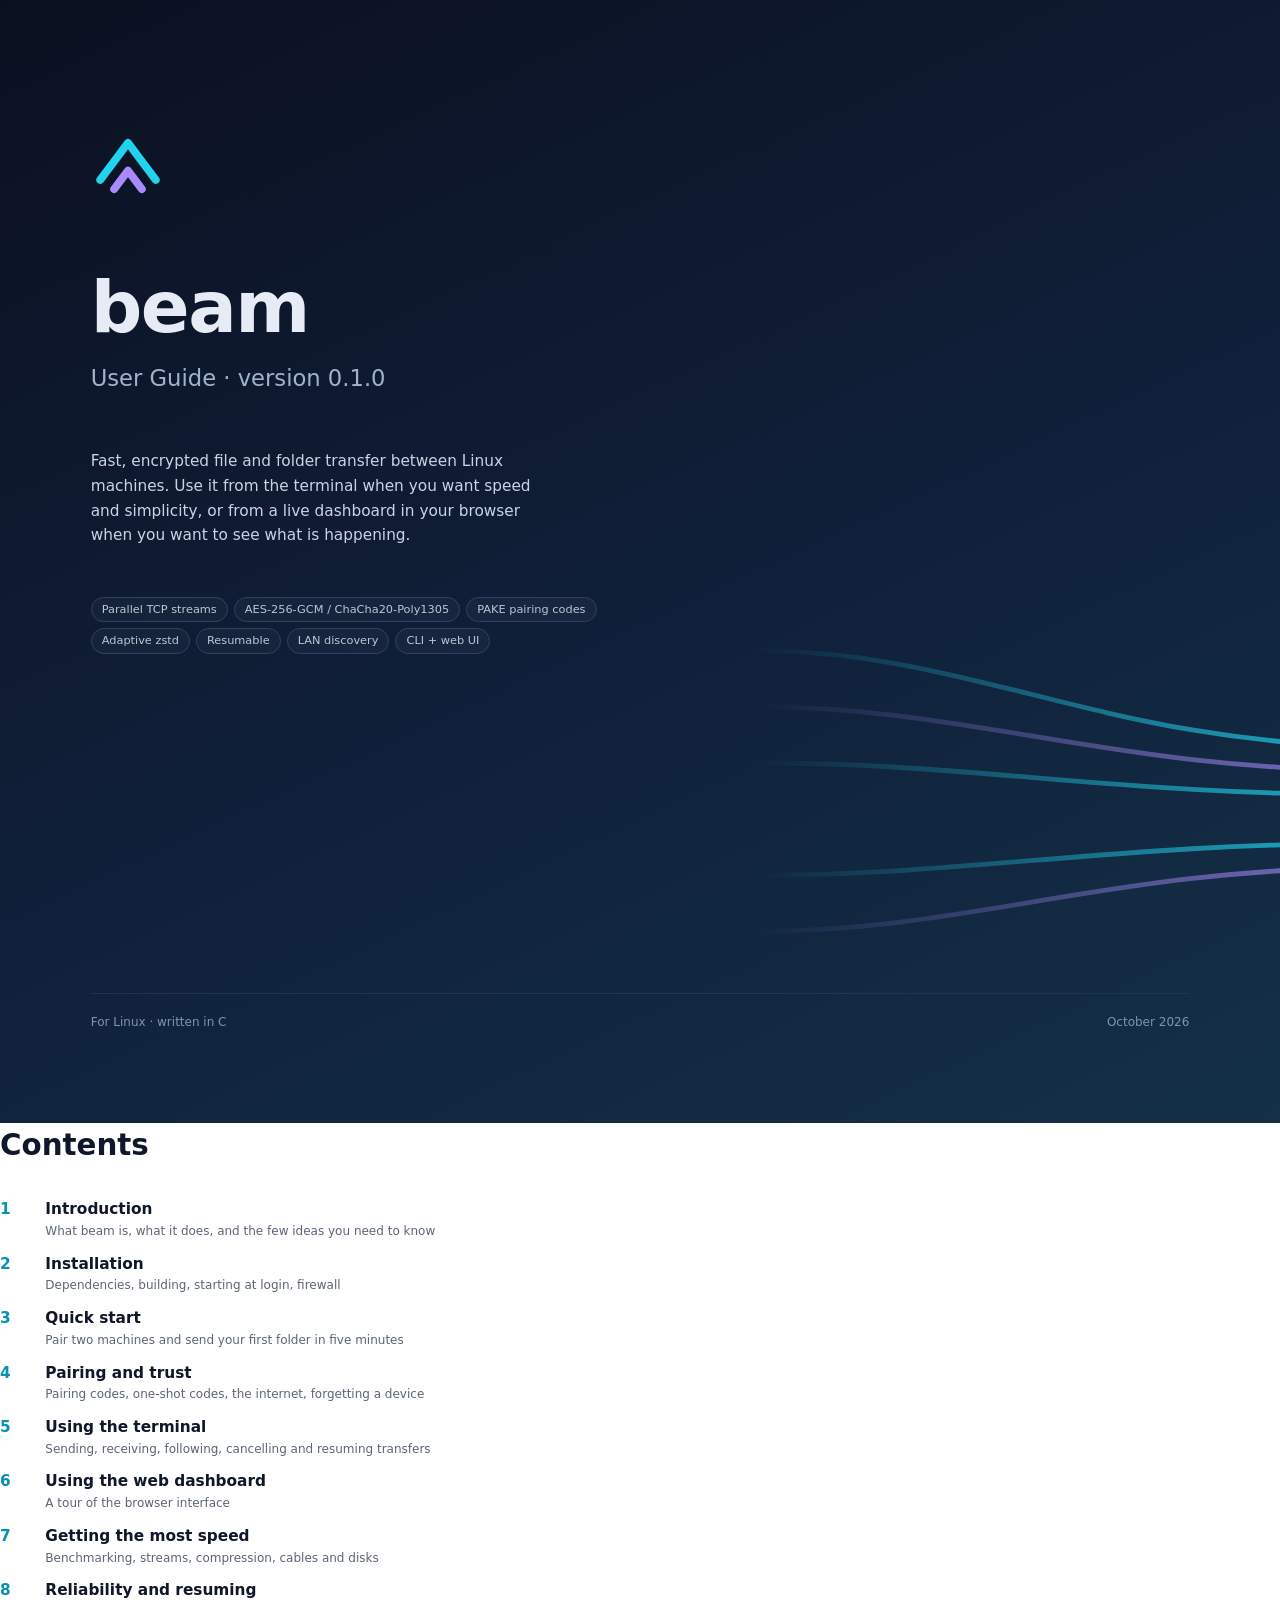
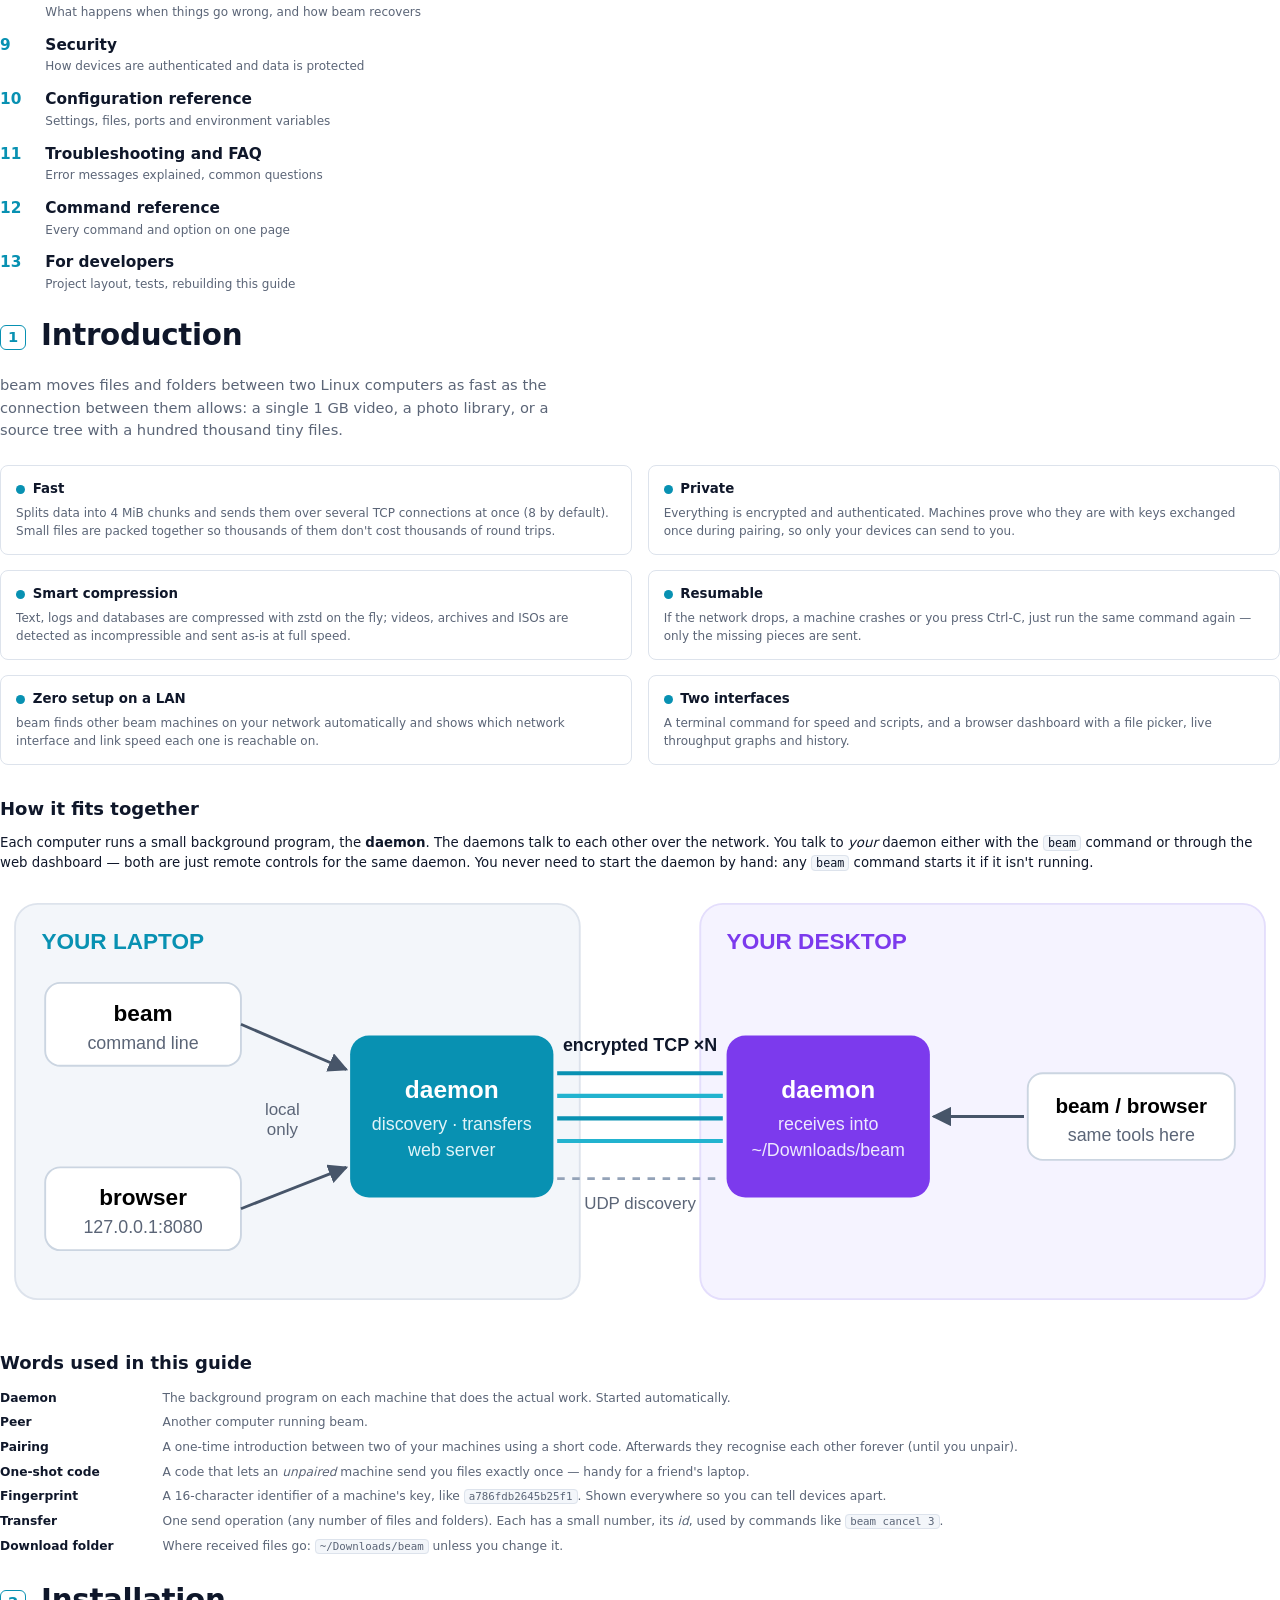
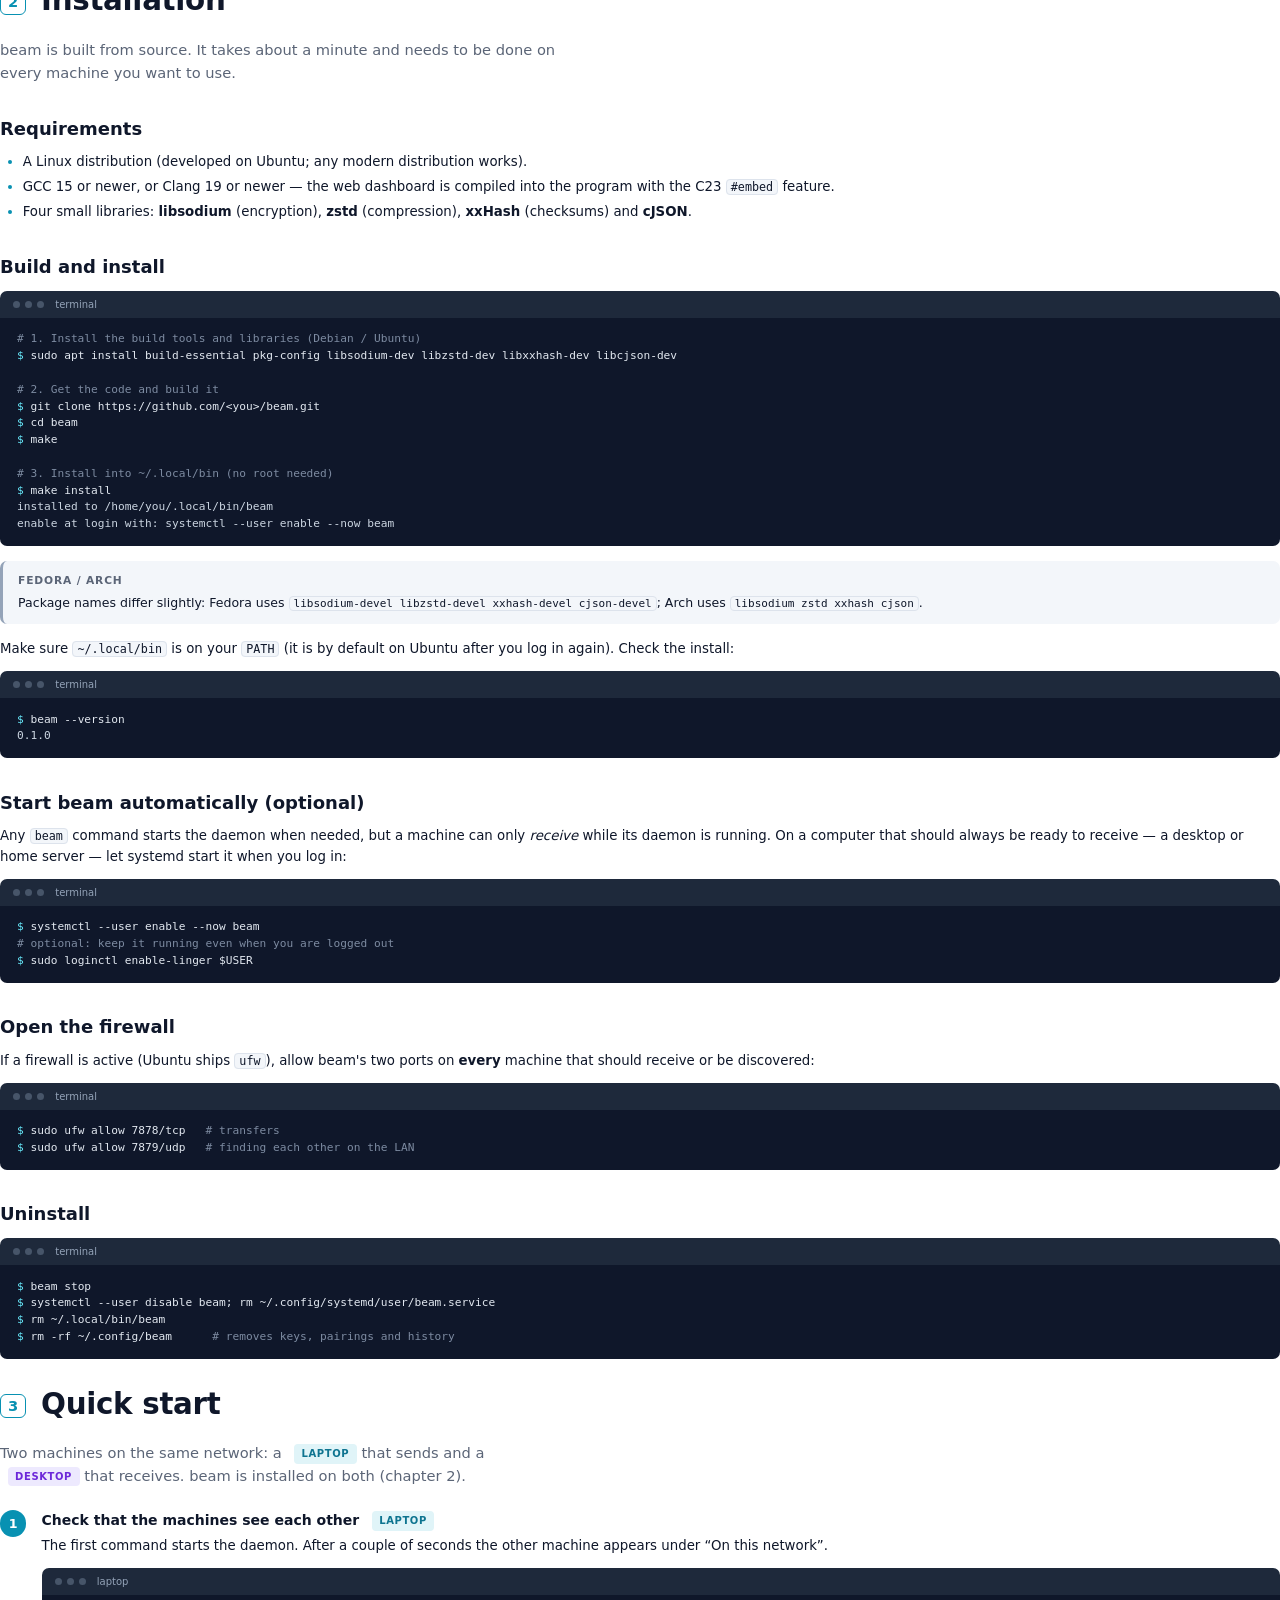
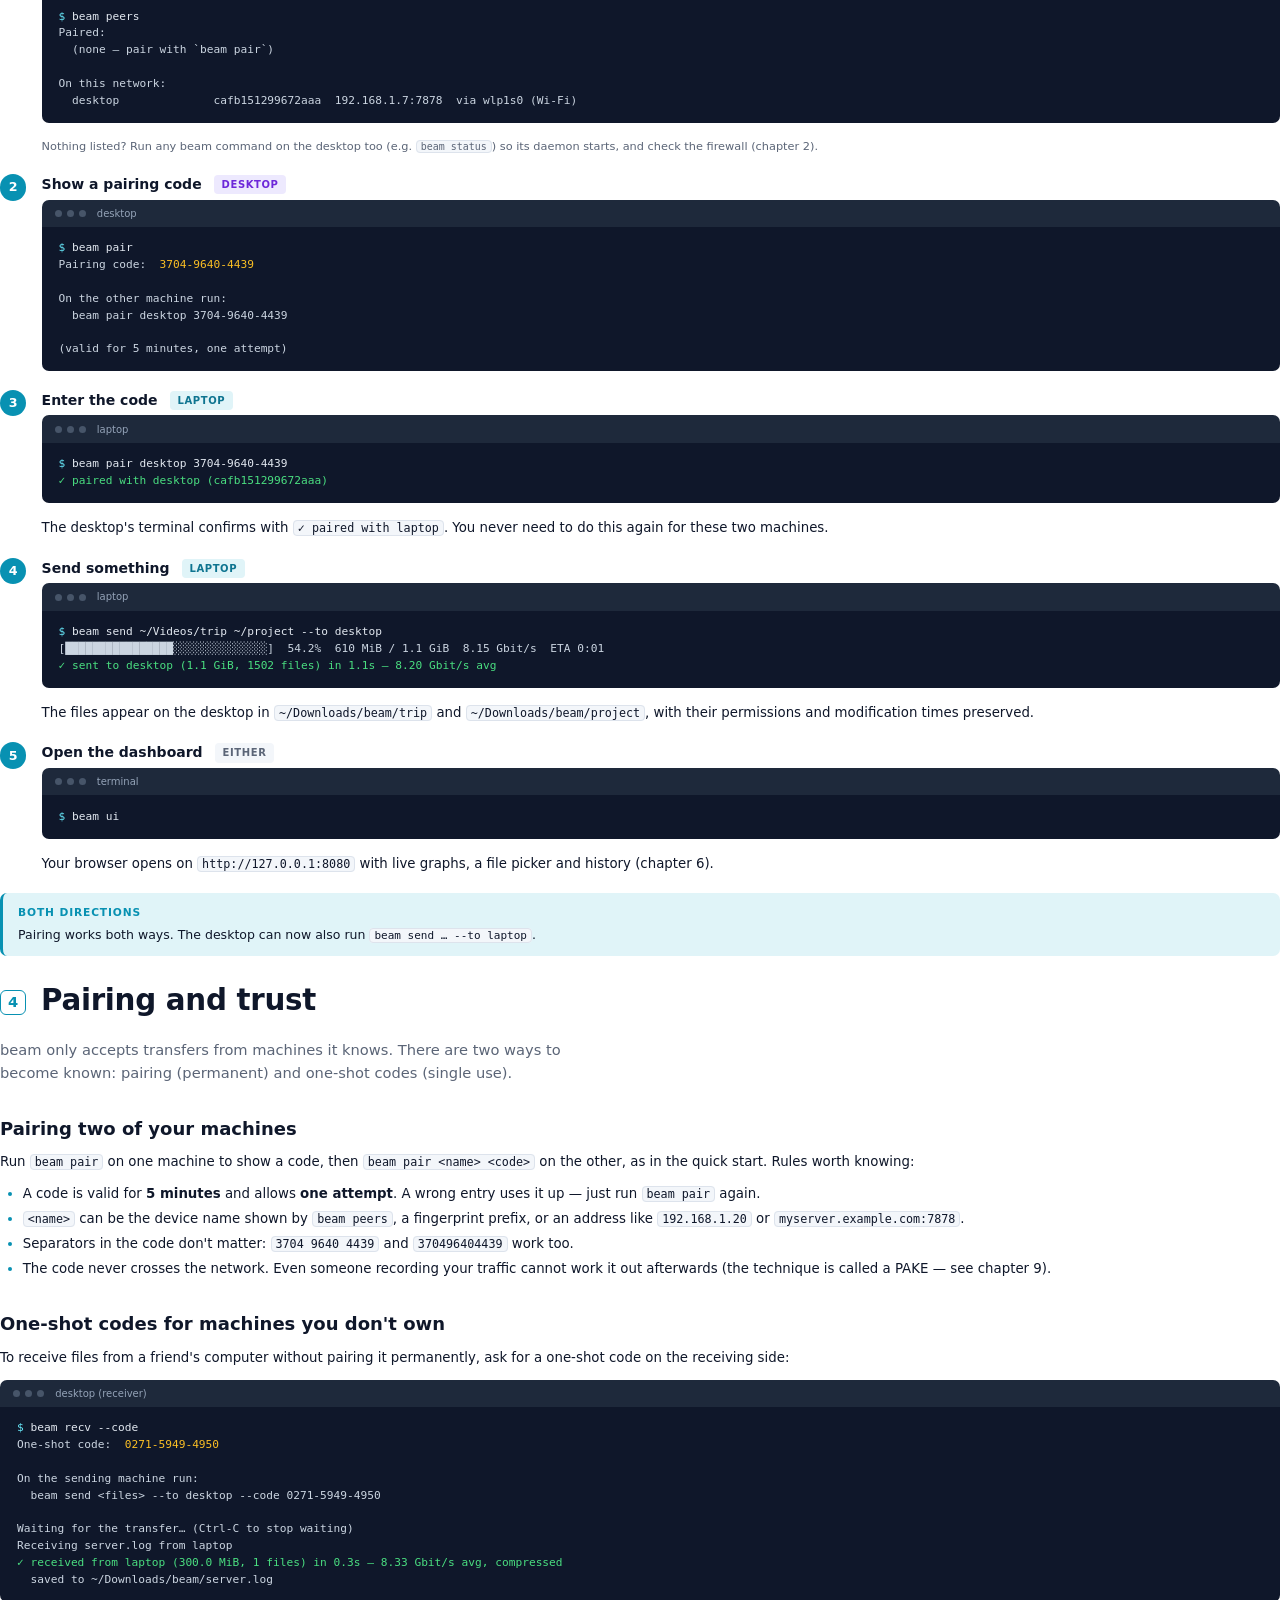
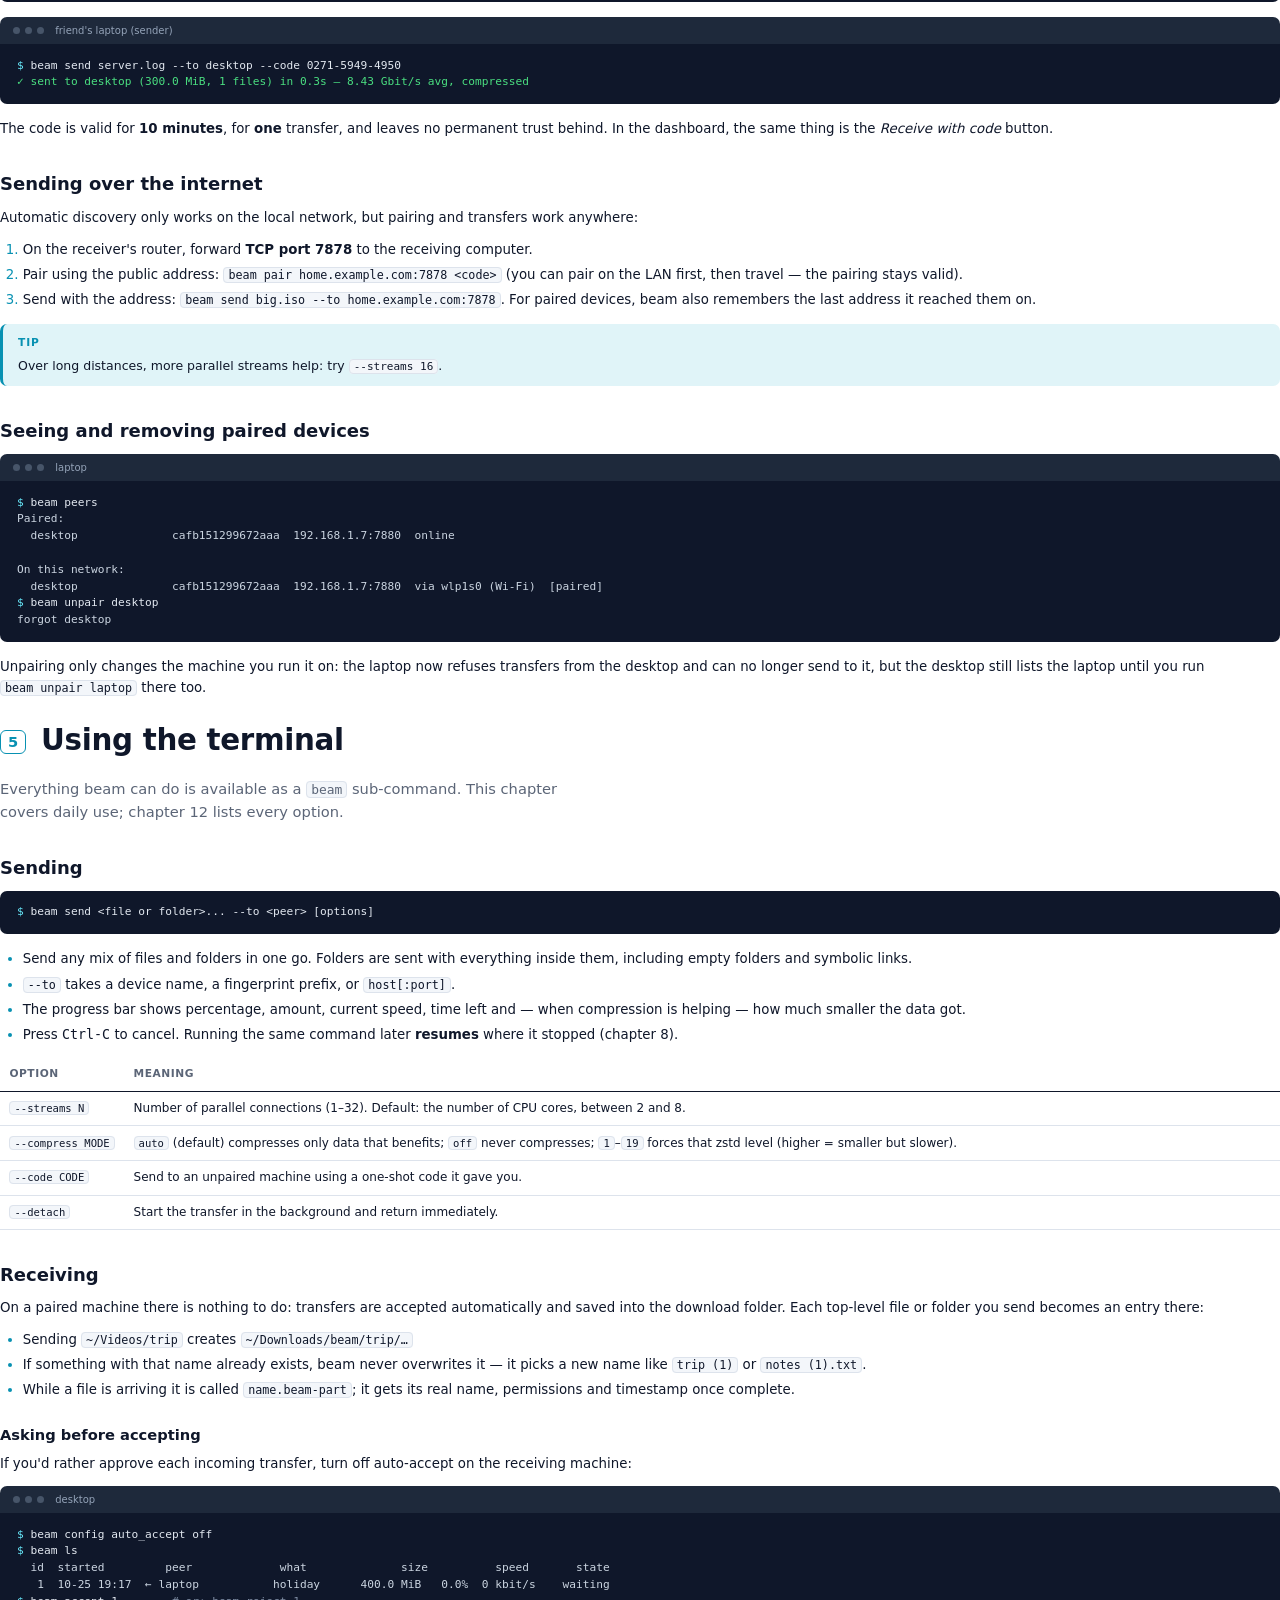
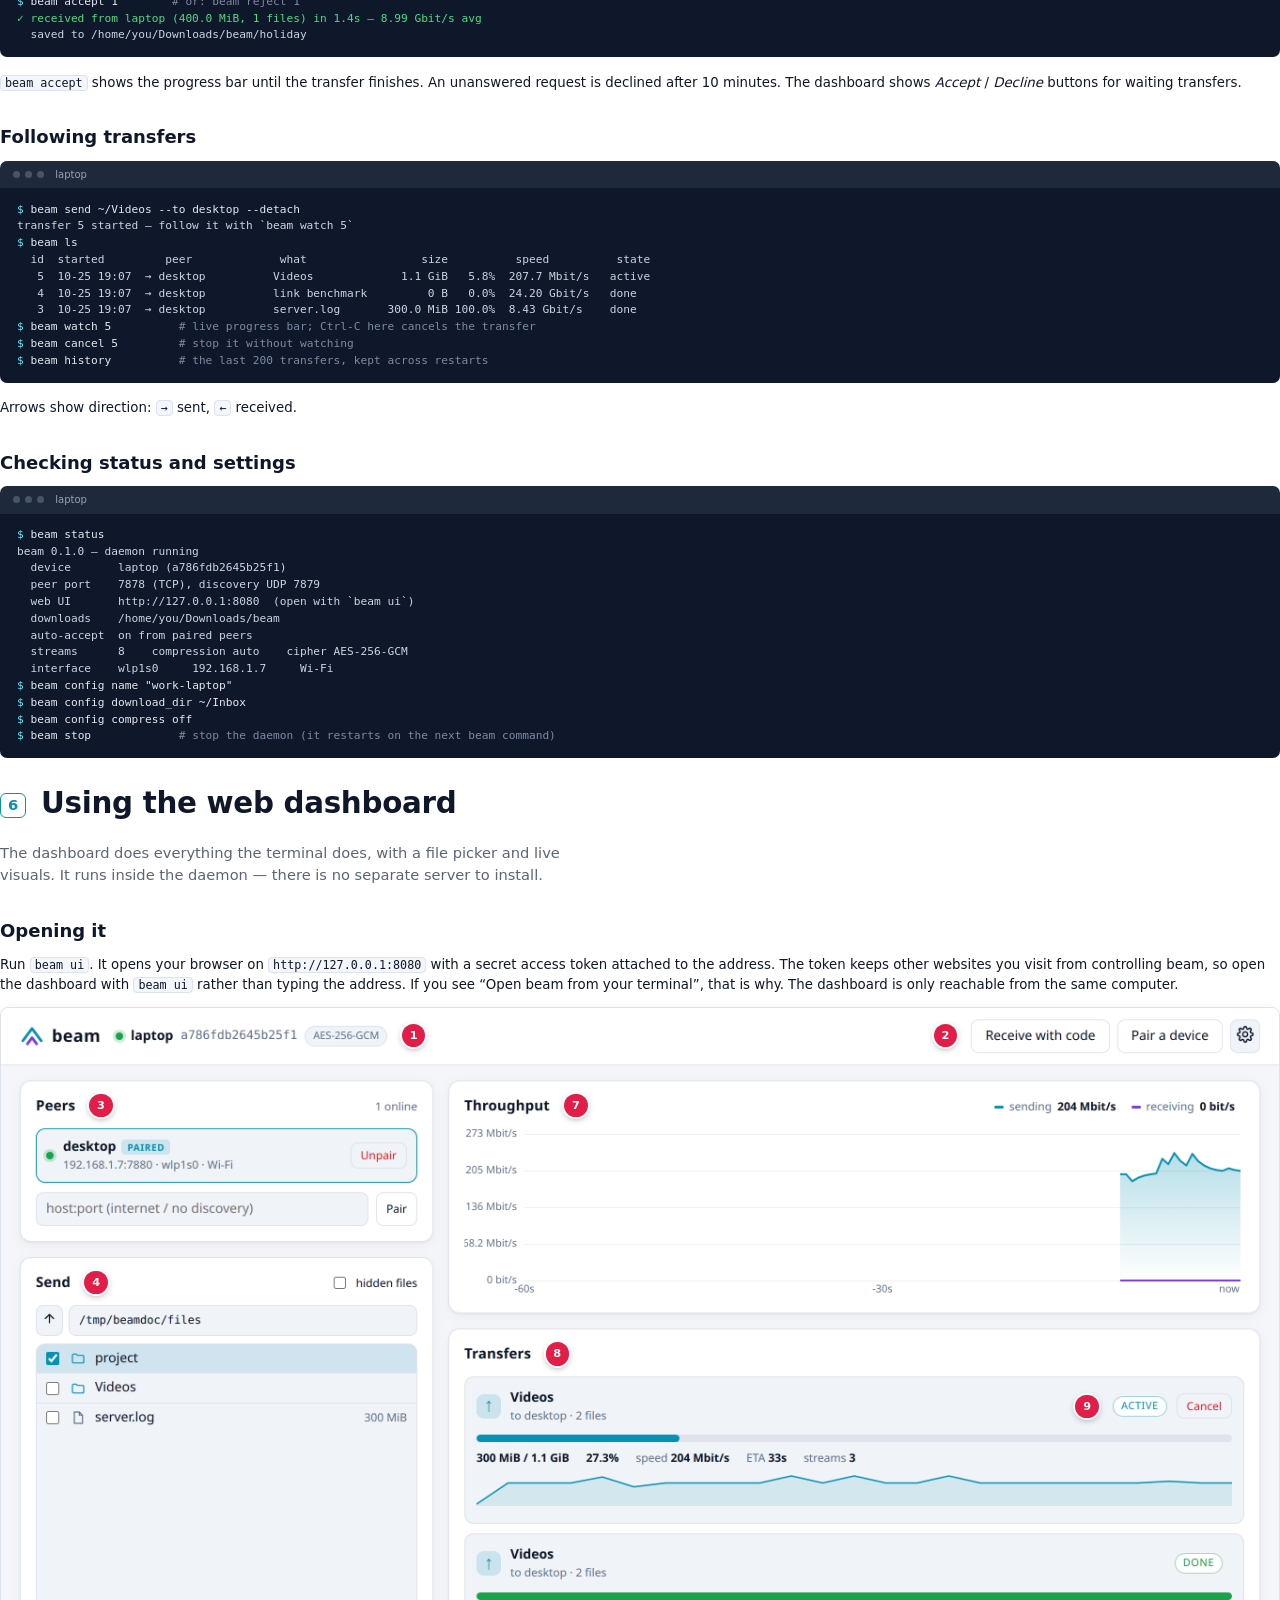
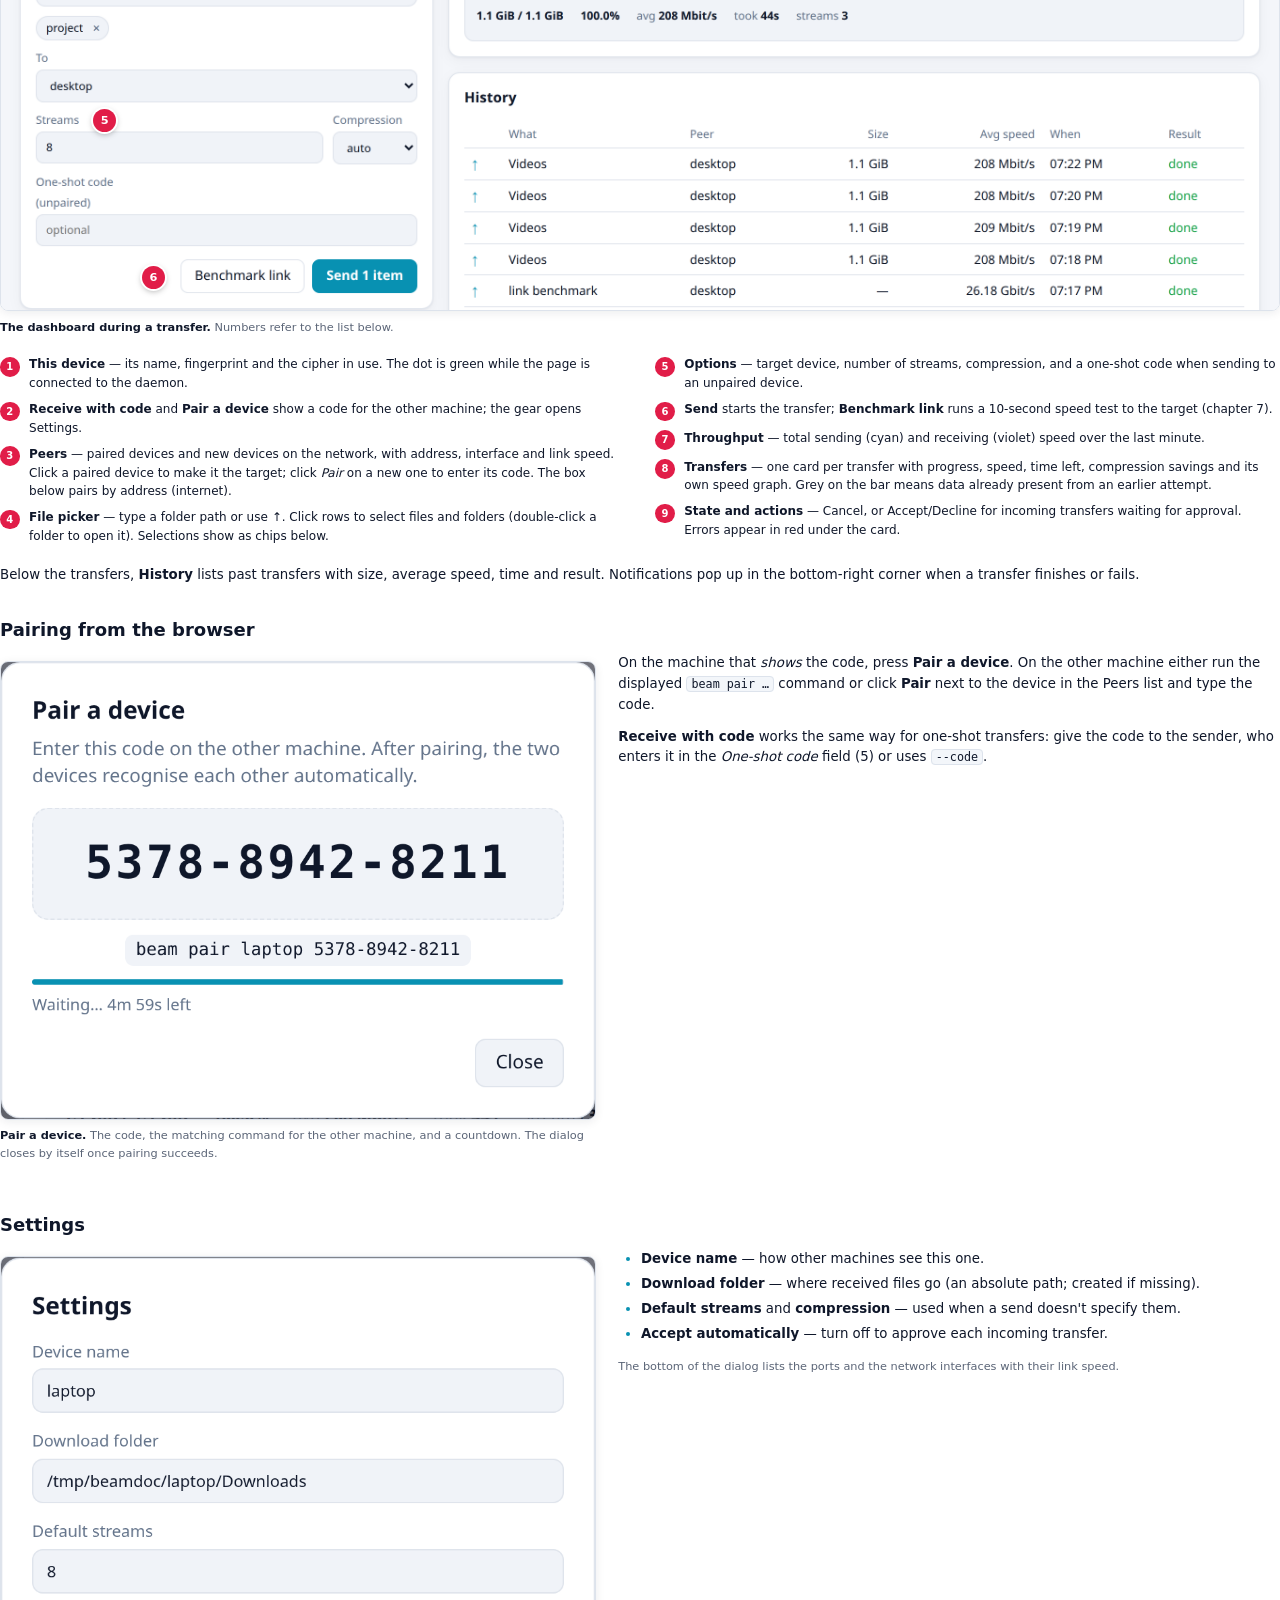
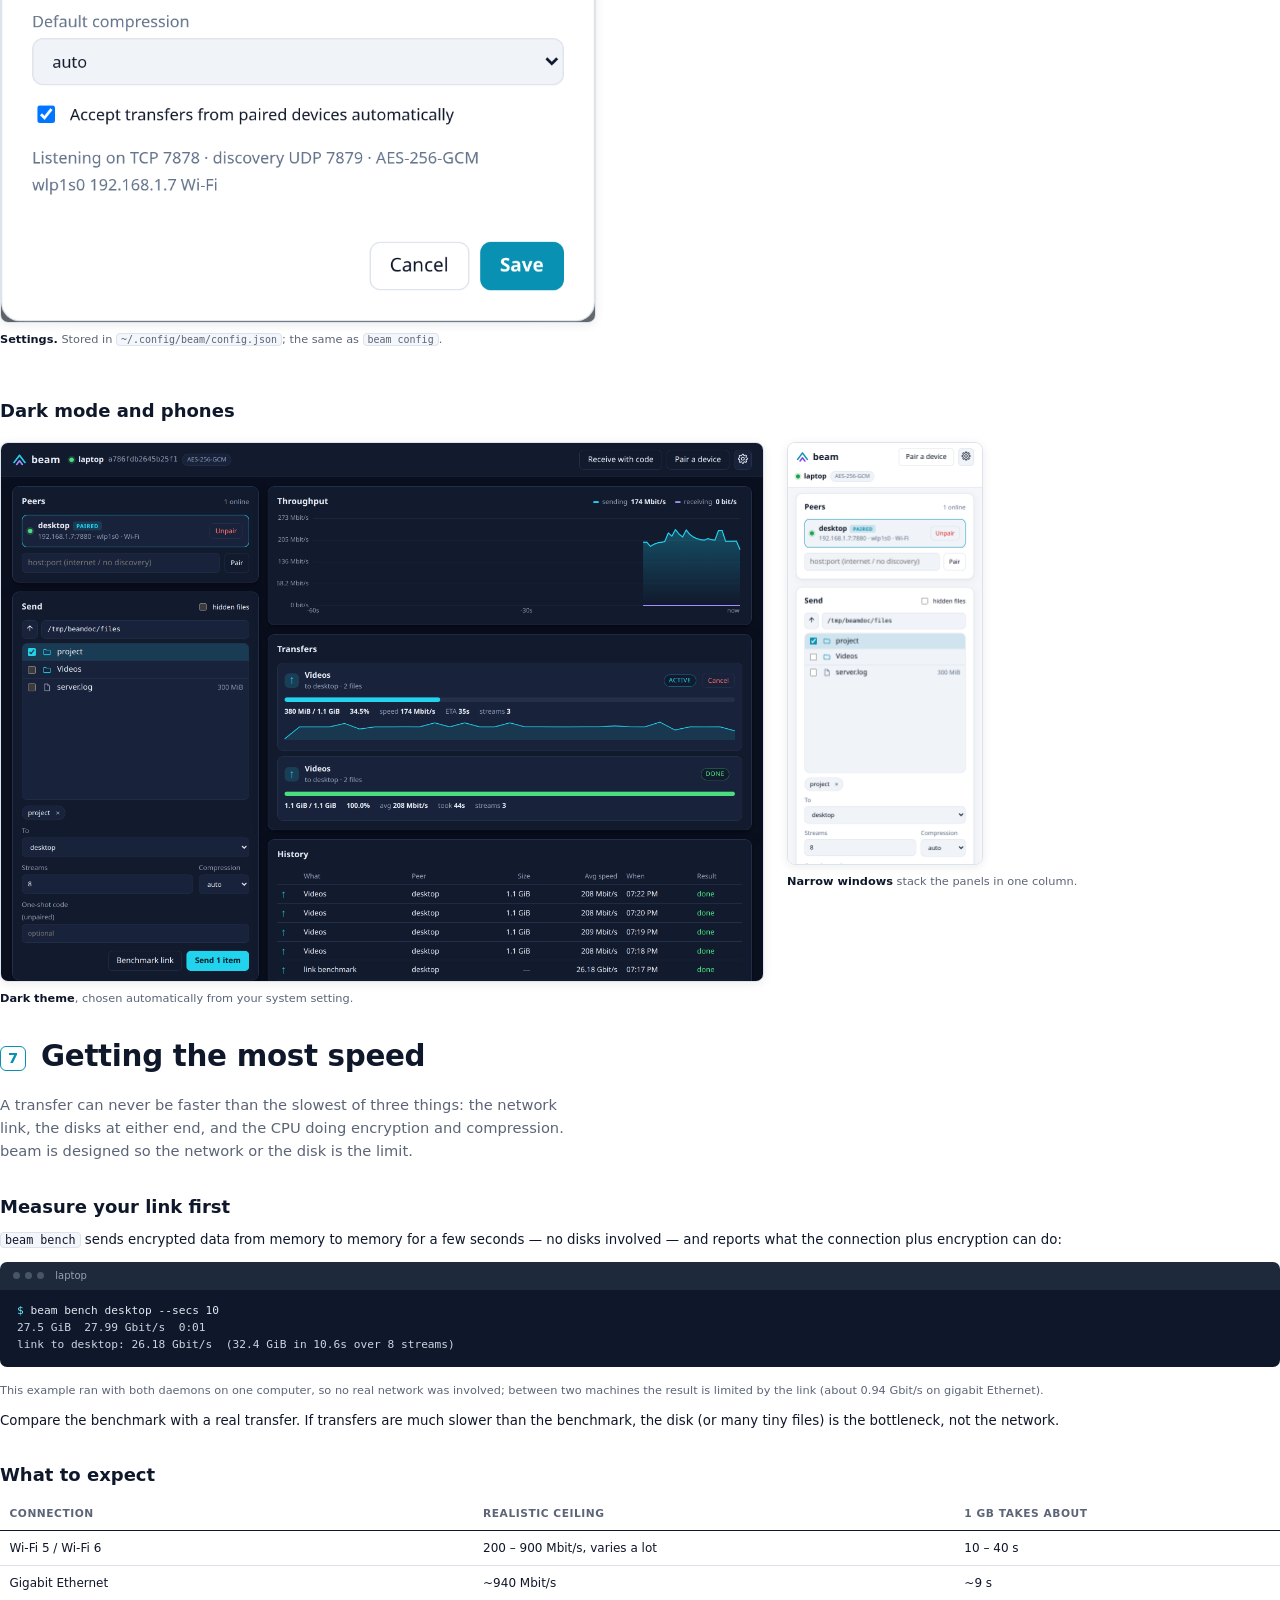
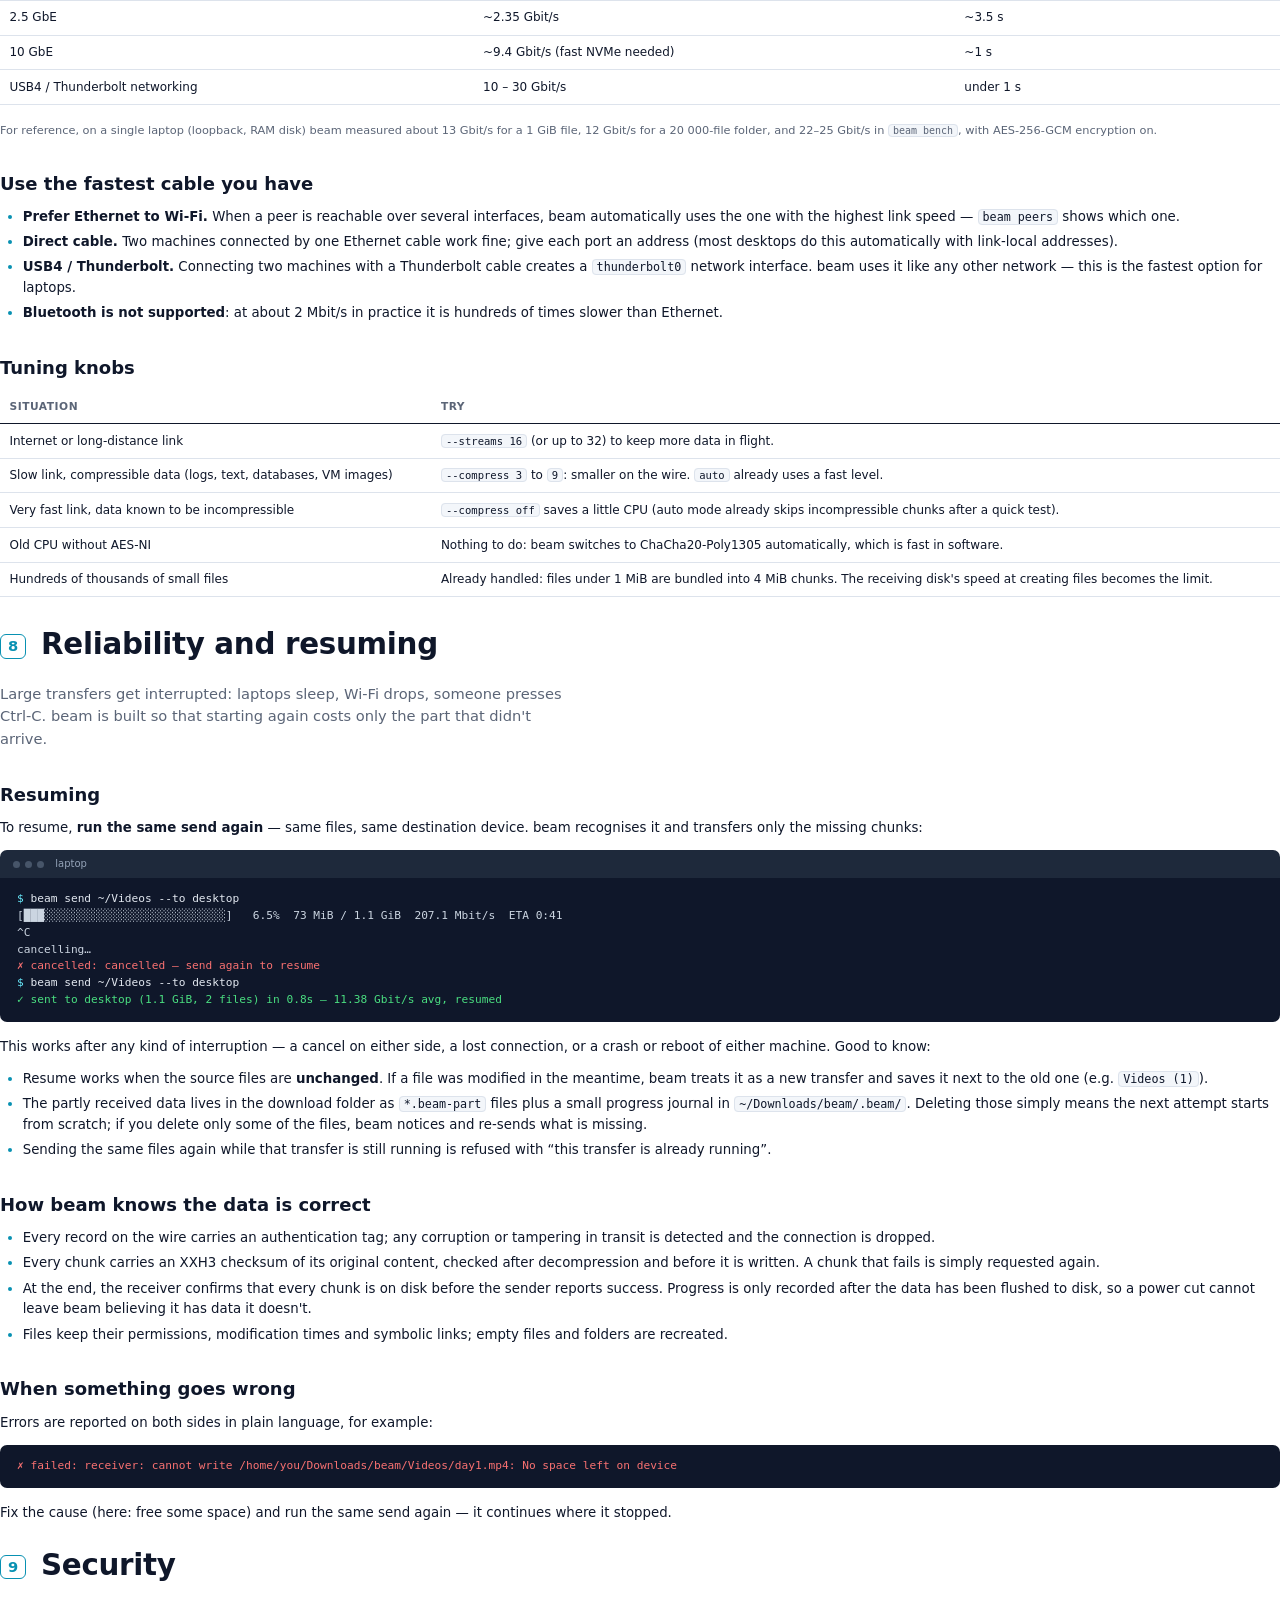
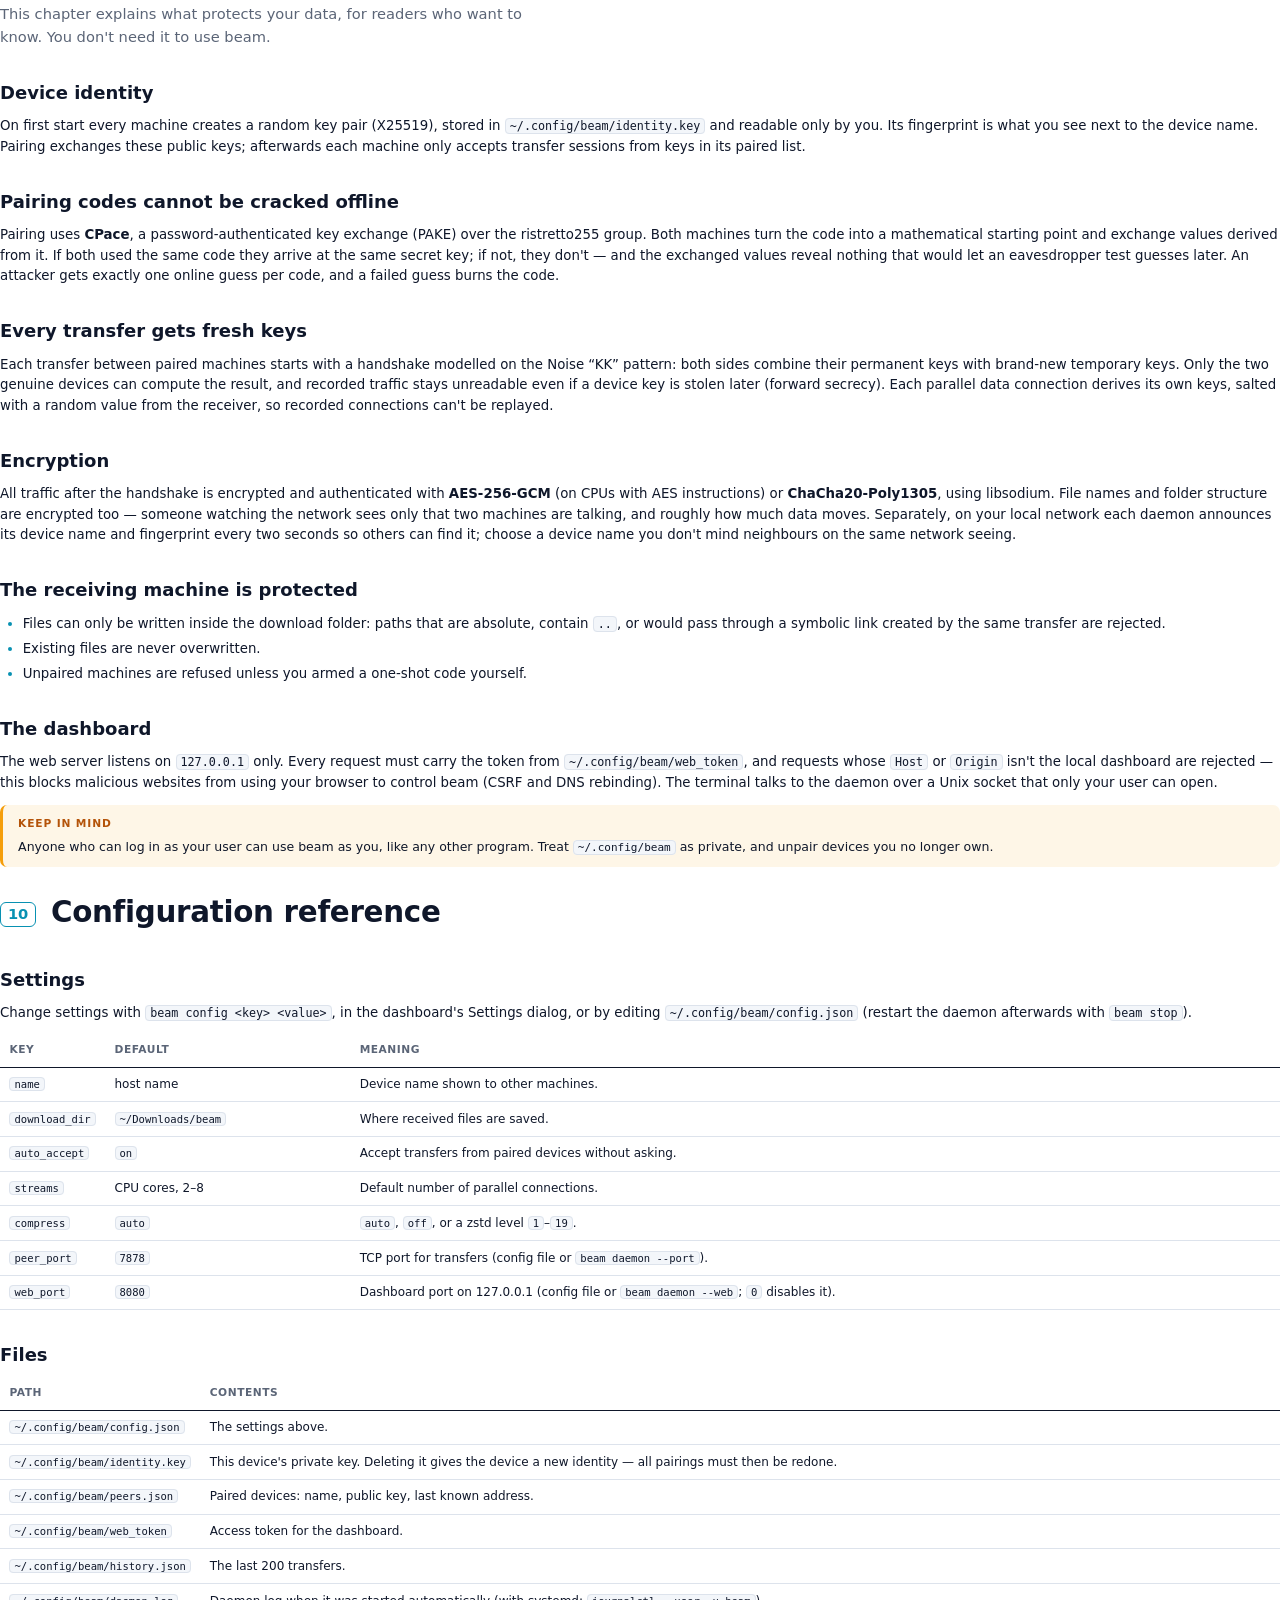
==== docs/guide/guide.html @ ec28de52 "Add PDF user guide and fix issues found while documenting Docs: - docs/beam-user-guide.pdf: 30-page " ====
<!doctype html>
<html lang="en">
<head>
<meta charset="utf-8">
<title>beam — User Guide</title>
<link rel="stylesheet" href="guide.css">
<link rel="stylesheet" href="../img/ui-overview-pins.css">
</head>
<body>

<!-- ======================= COVER ======================= -->
<section class="cover">
  <svg class="mark" viewBox="0 0 32 32" aria-hidden="true">
    <path d="M4 22 L16 6 L28 22" stroke="#22d3ee"/>
    <path d="M10 26 L16 18 L22 26" stroke="#a78bfa"/>
  </svg>
  <h1>beam</h1>
  <div class="subtitle">User Guide · version 0.1.0</div>
  <p class="lede">Fast, encrypted file and folder transfer between Linux machines. Use it from the terminal
    when you want speed and simplicity, or from a live dashboard in your browser when you want to see what is
    happening.</p>
  <div class="pills">
    <span class="pill">Parallel TCP streams</span>
    <span class="pill">AES-256-GCM / ChaCha20-Poly1305</span>
    <span class="pill">PAKE pairing codes</span>
    <span class="pill">Adaptive zstd</span>
    <span class="pill">Resumable</span>
    <span class="pill">LAN discovery</span>
    <span class="pill">CLI + web UI</span>
  </div>
  <svg class="beams" viewBox="0 0 400 260" aria-hidden="true">
    <defs>
      <linearGradient id="g1" x1="0" x2="1"><stop offset="0" stop-color="#22d3ee" stop-opacity="0"/><stop offset="1" stop-color="#22d3ee" stop-opacity="0.9"/></linearGradient>
      <linearGradient id="g2" x1="0" x2="1"><stop offset="0" stop-color="#a78bfa" stop-opacity="0"/><stop offset="1" stop-color="#a78bfa" stop-opacity="0.8"/></linearGradient>
    </defs>
    <g stroke-linecap="round" stroke-width="3" fill="none">
      <path d="M0 60 C 140 60, 220 120, 400 120" stroke="url(#g1)"/>
      <path d="M0 95 C 140 95, 220 135, 400 135" stroke="url(#g2)"/>
      <path d="M0 130 C 140 130, 220 150, 400 150" stroke="url(#g1)"/>
      <path d="M0 165 C 140 165, 220 165, 400 165" stroke="url(#g2)"/>
      <path d="M0 200 C 140 200, 220 180, 400 180" stroke="url(#g1)"/>
      <path d="M0 235 C 140 235, 220 195, 400 195" stroke="url(#g2)"/>
    </g>
  </svg>
  <div class="meta"><span>For Linux · written in C</span><span>October 2026</span></div>
</section>

<!-- ======================= TOC ======================= -->
<section class="toc">
  <h1>Contents</h1>
  <ol>
    <li><a href="#intro"><span class="tn">1</span>Introduction</a><span class="desc">What beam is, what it does, and the few ideas you need to know</span></li>
    <li><a href="#install"><span class="tn">2</span>Installation</a><span class="desc">Dependencies, building, starting at login, firewall</span></li>
    <li><a href="#quick"><span class="tn">3</span>Quick start</a><span class="desc">Pair two machines and send your first folder in five minutes</span></li>
    <li><a href="#pairing"><span class="tn">4</span>Pairing and trust</a><span class="desc">Pairing codes, one-shot codes, the internet, forgetting a device</span></li>
    <li><a href="#cli"><span class="tn">5</span>Using the terminal</a><span class="desc">Sending, receiving, following, cancelling and resuming transfers</span></li>
    <li><a href="#web"><span class="tn">6</span>Using the web dashboard</a><span class="desc">A tour of the browser interface</span></li>
    <li><a href="#speed"><span class="tn">7</span>Getting the most speed</a><span class="desc">Benchmarking, streams, compression, cables and disks</span></li>
    <li><a href="#reliability"><span class="tn">8</span>Reliability and resuming</a><span class="desc">What happens when things go wrong, and how beam recovers</span></li>
    <li><a href="#security"><span class="tn">9</span>Security</a><span class="desc">How devices are authenticated and data is protected</span></li>
    <li><a href="#config"><span class="tn">10</span>Configuration reference</a><span class="desc">Settings, files, ports and environment variables</span></li>
    <li><a href="#trouble"><span class="tn">11</span>Troubleshooting and FAQ</a><span class="desc">Error messages explained, common questions</span></li>
    <li><a href="#reference"><span class="tn">12</span>Command reference</a><span class="desc">Every command and option on one page</span></li>
    <li><a href="#dev"><span class="tn">13</span>For developers</a><span class="desc">Project layout, tests, rebuilding this guide</span></li>
  </ol>
</section>

<!-- ======================= 1 INTRO ======================= -->
<h1 class="chapter" id="intro"><span class="num">1</span>Introduction</h1>
<p class="chapter-intro">beam moves files and folders between two Linux computers as fast as the connection between them
allows: a single 1 GB video, a photo library, or a source tree with a hundred thousand tiny files.</p>

<div class="feature-grid">
  <div class="feature"><h4><span class="dot"></span>Fast</h4><p>Splits data into 4 MiB chunks and sends them over several TCP connections at once (8 by default). Small files are packed together so thousands of them don't cost thousands of round trips.</p></div>
  <div class="feature"><h4><span class="dot"></span>Private</h4><p>Everything is encrypted and authenticated. Machines prove who they are with keys exchanged once during pairing, so only your devices can send to you.</p></div>
  <div class="feature"><h4><span class="dot"></span>Smart compression</h4><p>Text, logs and databases are compressed with zstd on the fly; videos, archives and ISOs are detected as incompressible and sent as-is at full speed.</p></div>
  <div class="feature"><h4><span class="dot"></span>Resumable</h4><p>If the network drops, a machine crashes or you press Ctrl-C, just run the same command again — only the missing pieces are sent.</p></div>
  <div class="feature"><h4><span class="dot"></span>Zero setup on a LAN</h4><p>beam finds other beam machines on your network automatically and shows which network interface and link speed each one is reachable on.</p></div>
  <div class="feature"><h4><span class="dot"></span>Two interfaces</h4><p>A terminal command for speed and scripts, and a browser dashboard with a file picker, live throughput graphs and history.</p></div>
</div>

<h2>How it fits together</h2>
<p>Each computer runs a small background program, the <strong>daemon</strong>. The daemons talk to each other over the
network. You talk to <em>your</em> daemon either with the <code>beam</code> command or through the web dashboard — both are
just remote controls for the same daemon. You never need to start the daemon by hand: any <code>beam</code> command starts it
if it isn't running.</p>

<div class="diagram">
<svg viewBox="0 0 680 230">
  <defs><marker id="ar" viewBox="0 0 10 10" refX="9" refY="5" markerWidth="7" markerHeight="7" orient="auto-start-reverse"><path d="M0 0 L10 5 L0 10z" fill="#475569"/></marker></defs>
  <rect x="8" y="10" width="300" height="210" rx="12" fill="#f3f6fa" stroke="#dde3ec"/>
  <text x="22" y="34" font-size="12" font-weight="700" fill="#0891b2">YOUR LAPTOP</text>
  <rect x="372" y="10" width="300" height="210" rx="12" fill="#f5f3ff" stroke="#e4defc"/>
  <text x="386" y="34" font-size="12" font-weight="700" fill="#7c3aed">YOUR DESKTOP</text>

  <rect x="24" y="52" width="104" height="44" rx="8" fill="#fff" stroke="#cbd5e1"/>
  <text x="76" y="72" text-anchor="middle" font-size="12" font-weight="600">beam</text>
  <text x="76" y="87" text-anchor="middle" font-size="9.5" fill="#5b6577">command line</text>
  <rect x="24" y="150" width="104" height="44" rx="8" fill="#fff" stroke="#cbd5e1"/>
  <text x="76" y="170" text-anchor="middle" font-size="12" font-weight="600">browser</text>
  <text x="76" y="185" text-anchor="middle" font-size="9.5" fill="#5b6577">127.0.0.1:8080</text>

  <rect x="186" y="80" width="108" height="86" rx="10" fill="#0891b2"/>
  <text x="240" y="113" text-anchor="middle" font-size="13" font-weight="700" fill="#fff">daemon</text>
  <text x="240" y="130" text-anchor="middle" font-size="9.5" fill="#e0f4f8">discovery · transfers</text>
  <text x="240" y="144" text-anchor="middle" font-size="9.5" fill="#e0f4f8">web server</text>

  <rect x="386" y="80" width="108" height="86" rx="10" fill="#7c3aed"/>
  <text x="440" y="113" text-anchor="middle" font-size="13" font-weight="700" fill="#fff">daemon</text>
  <text x="440" y="130" text-anchor="middle" font-size="9.5" fill="#ede9fe">receives into</text>
  <text x="440" y="144" text-anchor="middle" font-size="9.5" fill="#ede9fe">~/Downloads/beam</text>
  <rect x="546" y="100" width="110" height="46" rx="8" fill="#fff" stroke="#cbd5e1"/>
  <text x="601" y="121" text-anchor="middle" font-size="11" font-weight="600">beam / browser</text>
  <text x="601" y="136" text-anchor="middle" font-size="9.5" fill="#5b6577">same tools here</text>

  <path d="M128 74 L184 98" stroke="#475569" stroke-width="1.5" fill="none" marker-end="url(#ar)"/>
  <path d="M128 172 L184 150" stroke="#475569" stroke-width="1.5" fill="none" marker-end="url(#ar)"/>
  <path d="M544 123 L496 123" stroke="#475569" stroke-width="1.5" fill="none" marker-end="url(#ar)"/>
  <g stroke-width="2.2" fill="none">
    <path d="M296 100 L384 100" stroke="#0891b2"/>
    <path d="M296 112 L384 112" stroke="#22b3cf"/>
    <path d="M296 124 L384 124" stroke="#0891b2"/>
    <path d="M296 136 L384 136" stroke="#22b3cf"/>
  </g>
  <path d="M296 156 L384 156" stroke="#94a3b8" stroke-width="1.4" stroke-dasharray="4 4" fill="none"/>
  <text x="340" y="88" text-anchor="middle" font-size="9.5" font-weight="600" fill="#0f172a">encrypted TCP ×N</text>
  <text x="340" y="172" text-anchor="middle" font-size="9" fill="#5b6577">UDP discovery</text>
  <text x="150" y="122" text-anchor="middle" font-size="9" fill="#5b6577">local</text>
  <text x="150" y="133" text-anchor="middle" font-size="9" fill="#5b6577">only</text>
</svg>
</div>

<h2>Words used in this guide</h2>
<dl class="kv">
  <dt>Daemon</dt><dd>The background program on each machine that does the actual work. Started automatically.</dd>
  <dt>Peer</dt><dd>Another computer running beam.</dd>
  <dt>Pairing</dt><dd>A one-time introduction between two of your machines using a short code. Afterwards they recognise each other forever (until you unpair).</dd>
  <dt>One-shot code</dt><dd>A code that lets an <em>unpaired</em> machine send you files exactly once — handy for a friend's laptop.</dd>
  <dt>Fingerprint</dt><dd>A 16-character identifier of a machine's key, like <code>a786fdb2645b25f1</code>. Shown everywhere so you can tell devices apart.</dd>
  <dt>Transfer</dt><dd>One send operation (any number of files and folders). Each has a small number, its <em>id</em>, used by commands like <code>beam cancel 3</code>.</dd>
  <dt>Download folder</dt><dd>Where received files go: <code>~/Downloads/beam</code> unless you change it.</dd>
</dl>

<!-- ======================= 2 INSTALL ======================= -->
<h1 class="chapter" id="install"><span class="num">2</span>Installation</h1>
<p class="chapter-intro">beam is built from source. It takes about a minute and needs to be done on every machine you want to use.</p>

<h2>Requirements</h2>
<ul>
  <li>A Linux distribution (developed on Ubuntu; any modern distribution works).</li>
  <li>GCC 15 or newer, or Clang 19 or newer — the web dashboard is compiled into the program with the C23 <code>#embed</code> feature.</li>
  <li>Four small libraries: <strong>libsodium</strong> (encryption), <strong>zstd</strong> (compression), <strong>xxHash</strong> (checksums) and <strong>cJSON</strong>.</li>
</ul>

<h2>Build and install</h2>
<div class="term"><div class="bar"><i></i><i></i><i></i><span>terminal</span></div><pre><span class="c"># 1. Install the build tools and libraries (Debian / Ubuntu)</span>
<span class="p">$ </span>sudo apt install build-essential pkg-config libsodium-dev libzstd-dev libxxhash-dev libcjson-dev

<span class="c"># 2. Get the code and build it</span>
<span class="p">$ </span>git clone https://github.com/&lt;you&gt;/beam.git
<span class="p">$ </span>cd beam
<span class="p">$ </span>make

<span class="c"># 3. Install into ~/.local/bin (no root needed)</span>
<span class="p">$ </span>make install
<span class="o">installed to /home/you/.local/bin/beam
enable at login with: systemctl --user enable --now beam</span></pre></div>

<div class="note"><b class="label">Fedora / Arch</b>
<p>Package names differ slightly: Fedora uses <code>libsodium-devel libzstd-devel xxhash-devel cjson-devel</code>;
Arch uses <code>libsodium zstd xxhash cjson</code>.</p></div>

<p>Make sure <code>~/.local/bin</code> is on your <code>PATH</code> (it is by default on Ubuntu after you log in again). Check the install:</p>
<div class="term"><div class="bar"><i></i><i></i><i></i><span>terminal</span></div><pre><span class="p">$ </span>beam --version
<span class="o">0.1.0</span></pre></div>

<h2>Start beam automatically (optional)</h2>
<p>Any <code>beam</code> command starts the daemon when needed, but a machine can only <em>receive</em> while its daemon is running.
On a computer that should always be ready to receive — a desktop or home server — let systemd start it when you log in:</p>
<div class="term"><div class="bar"><i></i><i></i><i></i><span>terminal</span></div><pre><span class="p">$ </span>systemctl --user enable --now beam
<span class="c"># optional: keep it running even when you are logged out</span>
<span class="p">$ </span>sudo loginctl enable-linger $USER</pre></div>

<h2>Open the firewall</h2>
<p>If a firewall is active (Ubuntu ships <code>ufw</code>), allow beam's two ports on <strong>every</strong> machine that should receive or be discovered:</p>
<div class="term"><div class="bar"><i></i><i></i><i></i><span>terminal</span></div><pre><span class="p">$ </span>sudo ufw allow 7878/tcp   <span class="c"># transfers</span>
<span class="p">$ </span>sudo ufw allow 7879/udp   <span class="c"># finding each other on the LAN</span></pre></div>

<h2>Uninstall</h2>
<div class="term"><div class="bar"><i></i><i></i><i></i><span>terminal</span></div><pre><span class="p">$ </span>beam stop
<span class="p">$ </span>systemctl --user disable beam; rm ~/.config/systemd/user/beam.service
<span class="p">$ </span>rm ~/.local/bin/beam
<span class="p">$ </span>rm -rf ~/.config/beam      <span class="c"># removes keys, pairings and history</span></pre></div>

<!-- ======================= 3 QUICK START ======================= -->
<h1 class="chapter" id="quick"><span class="num">3</span>Quick start</h1>
<p class="chapter-intro">Two machines on the same network: a <span class="where a">laptop</span> that sends and a <span class="where b">desktop</span> that receives.
beam is installed on both (chapter 2).</p>

<ol class="steps">
  <li><b>Check that the machines see each other <span class="where a">laptop</span></b>
  <p>The first command starts the daemon. After a couple of seconds the other machine appears under “On this network”.</p>
  <div class="term"><div class="bar"><i></i><i></i><i></i><span>laptop</span></div><pre><span class="p">$ </span>beam peers
<span class="o">Paired:
  (none — pair with `beam pair`)

On this network:
  desktop              cafb151299672aaa  192.168.1.7:7878  via wlp1s0 (Wi-Fi)</span></pre></div>
  <p class="small">Nothing listed? Run any beam command on the desktop too (e.g. <code>beam status</code>) so its daemon starts, and check the firewall (chapter 2).</p></li>

  <li><b>Show a pairing code <span class="where b">desktop</span></b>
  <div class="term"><div class="bar"><i></i><i></i><i></i><span>desktop</span></div><pre><span class="p">$ </span>beam pair
<span class="o">Pairing code:  <span class="y">3704-9640-4439</span>

On the other machine run:
  beam pair desktop 3704-9640-4439

(valid for 5 minutes, one attempt)</span></pre></div></li>

  <li><b>Enter the code <span class="where a">laptop</span></b>
  <div class="term"><div class="bar"><i></i><i></i><i></i><span>laptop</span></div><pre><span class="p">$ </span>beam pair desktop 3704-9640-4439
<span class="g">✓ paired with desktop (cafb151299672aaa)</span></pre></div>
  <p>The desktop's terminal confirms with <code>✓ paired with laptop</code>. You never need to do this again for these two machines.</p></li>

  <li><b>Send something <span class="where a">laptop</span></b>
  <div class="term"><div class="bar"><i></i><i></i><i></i><span>laptop</span></div><pre><span class="p">$ </span>beam send ~/Videos/trip ~/project --to desktop
<span class="o">[████████████████░░░░░░░░░░░░░░]  54.2%  610 MiB / 1.1 GiB  8.15 Gbit/s  ETA 0:01</span>
<span class="g">✓ sent to desktop (1.1 GiB, 1502 files) in 1.1s — 8.20 Gbit/s avg</span></pre></div>
  <p>The files appear on the desktop in <code>~/Downloads/beam/trip</code> and <code>~/Downloads/beam/project</code>, with their permissions and modification times preserved.</p></li>

  <li><b>Open the dashboard <span class="where any">either</span></b>
  <div class="term"><div class="bar"><i></i><i></i><i></i><span>terminal</span></div><pre><span class="p">$ </span>beam ui</pre></div>
  <p>Your browser opens on <code>http://127.0.0.1:8080</code> with live graphs, a file picker and history (chapter 6).</p></li>
</ol>

<div class="tip"><b class="label">Both directions</b><p>Pairing works both ways. The desktop can now also run <code>beam send … --to laptop</code>.</p></div>

<!-- ======================= 4 PAIRING ======================= -->
<h1 class="chapter" id="pairing"><span class="num">4</span>Pairing and trust</h1>
<p class="chapter-intro">beam only accepts transfers from machines it knows. There are two ways to become known:
pairing (permanent) and one-shot codes (single use).</p>

<h2>Pairing two of your machines</h2>
<p>Run <code>beam pair</code> on one machine to show a code, then <code>beam pair &lt;name&gt; &lt;code&gt;</code> on the other, as in the
quick start. Rules worth knowing:</p>
<ul>
  <li>A code is valid for <strong>5 minutes</strong> and allows <strong>one attempt</strong>. A wrong entry uses it up — just run <code>beam pair</code> again.</li>
  <li><code>&lt;name&gt;</code> can be the device name shown by <code>beam peers</code>, a fingerprint prefix, or an address like <code>192.168.1.20</code> or <code>myserver.example.com:7878</code>.</li>
  <li>Separators in the code don't matter: <code>3704 9640 4439</code> and <code>370496404439</code> work too.</li>
  <li>The code never crosses the network. Even someone recording your traffic cannot work it out afterwards
  (the technique is called a PAKE — see chapter 9).</li>
</ul>

<h2>One-shot codes for machines you don't own</h2>
<p>To receive files from a friend's computer without pairing it permanently, ask for a one-shot code on the receiving side:</p>
<div class="term"><div class="bar"><i></i><i></i><i></i><span>desktop (receiver)</span></div><pre><span class="p">$ </span>beam recv --code
<span class="o">One-shot code:  <span class="y">0271-5949-4950</span>

On the sending machine run:
  beam send &lt;files&gt; --to desktop --code 0271-5949-4950

Waiting for the transfer… (Ctrl-C to stop waiting)
Receiving server.log from laptop</span>
<span class="g">✓ received from laptop (300.0 MiB, 1 files) in 0.3s — 8.33 Gbit/s avg, compressed</span>
<span class="o">  saved to ~/Downloads/beam/server.log</span></pre></div>
<div class="term"><div class="bar"><i></i><i></i><i></i><span>friend's laptop (sender)</span></div><pre><span class="p">$ </span>beam send server.log --to desktop --code 0271-5949-4950
<span class="g">✓ sent to desktop (300.0 MiB, 1 files) in 0.3s — 8.43 Gbit/s avg, compressed</span></pre></div>
<p>The code is valid for <strong>10 minutes</strong>, for <strong>one</strong> transfer, and leaves no permanent trust behind.
In the dashboard, the same thing is the <em>Receive with code</em> button.</p>

<h2>Sending over the internet</h2>
<p>Automatic discovery only works on the local network, but pairing and transfers work anywhere:</p>
<ol>
  <li>On the receiver's router, forward <strong>TCP port 7878</strong> to the receiving computer.</li>
  <li>Pair using the public address: <code>beam pair home.example.com:7878 &lt;code&gt;</code>
  (you can pair on the LAN first, then travel — the pairing stays valid).</li>
  <li>Send with the address: <code>beam send big.iso --to home.example.com:7878</code>.
  For paired devices, beam also remembers the last address it reached them on.</li>
</ol>
<div class="tip"><b class="label">Tip</b><p>Over long distances, more parallel streams help: try <code>--streams 16</code>.</p></div>

<h2>Seeing and removing paired devices</h2>
<div class="term"><div class="bar"><i></i><i></i><i></i><span>laptop</span></div><pre><span class="p">$ </span>beam peers
<span class="o">Paired:
  desktop              cafb151299672aaa  192.168.1.7:7880  online

On this network:
  desktop              cafb151299672aaa  192.168.1.7:7880  via wlp1s0 (Wi-Fi)  [paired]</span>
<span class="p">$ </span>beam unpair desktop
<span class="o">forgot desktop</span></pre></div>
<p>Unpairing only changes the machine you run it on: the laptop now refuses transfers from the desktop and can no longer send
to it, but the desktop still lists the laptop until you run <code>beam unpair laptop</code> there too.</p>

<!-- ======================= 5 CLI ======================= -->
<h1 class="chapter" id="cli"><span class="num">5</span>Using the terminal</h1>
<p class="chapter-intro">Everything beam can do is available as a <code>beam</code> sub-command. This chapter covers daily use;
chapter 12 lists every option.</p>

<h2>Sending</h2>
<pre><span class="p">$ </span>beam send &lt;file or folder&gt;... --to &lt;peer&gt; [options]</pre>
<ul>
  <li>Send any mix of files and folders in one go. Folders are sent with everything inside them, including empty folders and symbolic links.</li>
  <li><code>--to</code> takes a device name, a fingerprint prefix, or <code>host[:port]</code>.</li>
  <li>The progress bar shows percentage, amount, current speed, time left and — when compression is helping — how much smaller the data got.</li>
  <li>Press <kbd>Ctrl-C</kbd> to cancel. Running the same command later <strong>resumes</strong> where it stopped (chapter 8).</li>
</ul>

<table>
  <thead><tr><th>Option</th><th>Meaning</th></tr></thead>
  <tbody>
    <tr><td class="k"><code>--streams N</code></td><td>Number of parallel connections (1–32). Default: the number of CPU cores, between 2 and 8.</td></tr>
    <tr><td class="k"><code>--compress MODE</code></td><td><code>auto</code> (default) compresses only data that benefits; <code>off</code> never compresses; <code>1</code>–<code>19</code> forces that zstd level (higher = smaller but slower).</td></tr>
    <tr><td class="k"><code>--code CODE</code></td><td>Send to an unpaired machine using a one-shot code it gave you.</td></tr>
    <tr><td class="k"><code>--detach</code></td><td>Start the transfer in the background and return immediately.</td></tr>
  </tbody>
</table>

<h2>Receiving</h2>
<p>On a paired machine there is nothing to do: transfers are accepted automatically and saved into the download folder.
Each top-level file or folder you send becomes an entry there:</p>
<ul>
  <li>Sending <code>~/Videos/trip</code> creates <code>~/Downloads/beam/trip/…</code></li>
  <li>If something with that name already exists, beam never overwrites it — it picks a new name like <code>trip (1)</code> or <code>notes (1).txt</code>.</li>
  <li>While a file is arriving it is called <code>name.beam-part</code>; it gets its real name, permissions and timestamp once complete.</li>
</ul>

<h3>Asking before accepting</h3>
<p>If you'd rather approve each incoming transfer, turn off auto-accept on the receiving machine:</p>
<div class="term"><div class="bar"><i></i><i></i><i></i><span>desktop</span></div><pre><span class="p">$ </span>beam config auto_accept off
<span class="p">$ </span>beam ls
<span class="o">  id  started         peer             what              size          speed       state
   1  10-25 19:17  ← laptop           holiday      400.0 MiB   0.0%  0 kbit/s    waiting</span>
<span class="p">$ </span>beam accept 1        <span class="c"># or: beam reject 1</span>
<span class="g">✓ received from laptop (400.0 MiB, 1 files) in 1.4s — 8.99 Gbit/s avg</span>
<span class="o">  saved to /home/you/Downloads/beam/holiday</span></pre></div>
<p><code>beam accept</code> shows the progress bar until the transfer finishes. An unanswered request is declined after 10 minutes. The dashboard shows
<em>Accept</em> / <em>Decline</em> buttons for waiting transfers.</p>

<h2>Following transfers</h2>
<div class="term"><div class="bar"><i></i><i></i><i></i><span>laptop</span></div><pre><span class="p">$ </span>beam send ~/Videos --to desktop --detach
<span class="o">transfer 5 started — follow it with `beam watch 5`</span>
<span class="p">$ </span>beam ls
<span class="o">  id  started         peer             what                 size          speed          state
   5  10-25 19:07  → desktop          Videos             1.1 GiB   5.8%  207.7 Mbit/s   active
   4  10-25 19:07  → desktop          link benchmark         0 B   0.0%  24.20 Gbit/s   done
   3  10-25 19:07  → desktop          server.log       300.0 MiB 100.0%  8.43 Gbit/s    done</span>
<span class="p">$ </span>beam watch 5          <span class="c"># live progress bar; Ctrl-C here cancels the transfer</span>
<span class="p">$ </span>beam cancel 5         <span class="c"># stop it without watching</span>
<span class="p">$ </span>beam history          <span class="c"># the last 200 transfers, kept across restarts</span></pre></div>
<p>Arrows show direction: <code>→</code> sent, <code>←</code> received.</p>

<h2>Checking status and settings</h2>
<div class="term"><div class="bar"><i></i><i></i><i></i><span>laptop</span></div><pre><span class="p">$ </span>beam status
<span class="o">beam 0.1.0 — daemon running
  device       laptop (a786fdb2645b25f1)
  peer port    7878 (TCP), discovery UDP 7879
  web UI       http://127.0.0.1:8080  (open with `beam ui`)
  downloads    /home/you/Downloads/beam
  auto-accept  on from paired peers
  streams      8    compression auto    cipher AES-256-GCM
  interface    wlp1s0     192.168.1.7     Wi-Fi</span>
<span class="p">$ </span>beam config name "work-laptop"
<span class="p">$ </span>beam config download_dir ~/Inbox
<span class="p">$ </span>beam config compress off
<span class="p">$ </span>beam stop             <span class="c"># stop the daemon (it restarts on the next beam command)</span></pre></div>

<!-- ======================= 6 WEB ======================= -->
<h1 class="chapter" id="web"><span class="num">6</span>Using the web dashboard</h1>
<p class="chapter-intro">The dashboard does everything the terminal does, with a file picker and live visuals. It runs inside
the daemon — there is no separate server to install.</p>

<h2>Opening it</h2>
<p>Run <code>beam ui</code>. It opens your browser on <code>http://127.0.0.1:8080</code> with a secret access token attached to
the address. The token keeps other websites you visit from controlling beam, so open the dashboard with <code>beam ui</code>
rather than typing the address. If you see “Open beam from your terminal”, that is why. The dashboard is only reachable
from the same computer.</p>

<figure>
  <div class="annotated">
  <img src="../img/ui-overview.png" alt="beam dashboard while sending a folder">
  <span class="pin p1">1</span>
  <span class="pin p2">2</span>
  <span class="pin p3">3</span>
  <span class="pin p4">4</span>
  <span class="pin p5">5</span>
  <span class="pin p6">6</span>
  <span class="pin p7">7</span>
  <span class="pin p8">8</span>
  <span class="pin p9">9</span>
  </div>
  <figcaption><b>The dashboard during a transfer.</b> Numbers refer to the list below.</figcaption>
</figure>

<ul class="legend-list">
  <li><span class="n">1</span><span><b>This device</b> — its name, fingerprint and the cipher in use. The dot is green while the page is connected to the daemon.</span></li>
  <li><span class="n">2</span><span><b>Receive with code</b> and <b>Pair a device</b> show a code for the other machine; the gear opens Settings.</span></li>
  <li><span class="n">3</span><span><b>Peers</b> — paired devices and new devices on the network, with address, interface and link speed. Click a paired device to make it the target; click <em>Pair</em> on a new one to enter its code. The box below pairs by address (internet).</span></li>
  <li><span class="n">4</span><span><b>File picker</b> — type a folder path or use ↑. Click rows to select files and folders (double-click a folder to open it). Selections show as chips below.</span></li>
  <li><span class="n">5</span><span><b>Options</b> — target device, number of streams, compression, and a one-shot code when sending to an unpaired device.</span></li>
  <li><span class="n">6</span><span><b>Send</b> starts the transfer; <b>Benchmark link</b> runs a 10-second speed test to the target (chapter 7).</span></li>
  <li><span class="n">7</span><span><b>Throughput</b> — total sending (cyan) and receiving (violet) speed over the last minute.</span></li>
  <li><span class="n">8</span><span><b>Transfers</b> — one card per transfer with progress, speed, time left, compression savings and its own speed graph. Grey on the bar means data already present from an earlier attempt.</span></li>
  <li><span class="n">9</span><span><b>State and actions</b> — Cancel, or Accept/Decline for incoming transfers waiting for approval. Errors appear in red under the card.</span></li>
</ul>
<p>Below the transfers, <strong>History</strong> lists past transfers with size, average speed, time and result. Notifications
pop up in the bottom-right corner when a transfer finishes or fails.</p>

<h2>Pairing from the browser</h2>
<div class="two-up even">
  <figure><img src="../img/ui-pair.png" alt="Pairing code dialog"><figcaption><b>Pair a device.</b> The code, the matching command for the other machine, and a countdown. The dialog closes by itself once pairing succeeds.</figcaption></figure>
  <div>
    <p>On the machine that <em>shows</em> the code, press <strong>Pair a device</strong>. On the other machine either run the
    displayed <code>beam pair …</code> command or click <strong>Pair</strong> next to the device in the Peers list and type the code.</p>
    <p><strong>Receive with code</strong> works the same way for one-shot transfers: give the code to the sender, who enters it
    in the <em>One-shot code</em> field (5) or uses <code>--code</code>.</p>
  </div>
</div>

<h2>Settings</h2>
<div class="two-up even">
  <figure><img src="../img/ui-settings.png" alt="Settings dialog"><figcaption><b>Settings.</b> Stored in <code>~/.config/beam/config.json</code>; the same as <code>beam config</code>.</figcaption></figure>
  <div>
    <ul>
      <li><b>Device name</b> — how other machines see this one.</li>
      <li><b>Download folder</b> — where received files go (an absolute path; created if missing).</li>
      <li><b>Default streams</b> and <b>compression</b> — used when a send doesn't specify them.</li>
      <li><b>Accept automatically</b> — turn off to approve each incoming transfer.</li>
    </ul>
    <p class="small">The bottom of the dialog lists the ports and the network interfaces with their link speed.</p>
  </div>
</div>

<h2>Dark mode and phones</h2>
<div class="two-up">
  <figure><img src="../img/ui-dark.png" alt="Dashboard in dark mode"><figcaption><b>Dark theme</b>, chosen automatically from your system setting.</figcaption></figure>
  <figure><img class="mobile-shot" src="../img/ui-mobile.png" alt="Dashboard at phone width"><figcaption><b>Narrow windows</b> stack the panels in one column.</figcaption></figure>
</div>

<!-- ======================= 7 SPEED ======================= -->
<h1 class="chapter" id="speed"><span class="num">7</span>Getting the most speed</h1>
<p class="chapter-intro">A transfer can never be faster than the slowest of three things: the network link, the disks at
either end, and the CPU doing encryption and compression. beam is designed so the network or the disk is the limit.</p>

<h2>Measure your link first</h2>
<p><code>beam bench</code> sends encrypted data from memory to memory for a few seconds — no disks involved — and reports what
the connection plus encryption can do:</p>
<div class="term"><div class="bar"><i></i><i></i><i></i><span>laptop</span></div><pre><span class="p">$ </span>beam bench desktop --secs 10
<span class="o">27.5 GiB  27.99 Gbit/s  0:01</span>
<span class="o">link to desktop: 26.18 Gbit/s  (32.4 GiB in 10.6s over 8 streams)</span></pre></div>
<p class="small">This example ran with both daemons on one computer, so no real network was involved; between two machines the
result is limited by the link (about 0.94 Gbit/s on gigabit Ethernet).</p>
<p>Compare the benchmark with a real transfer. If transfers are much slower than the benchmark, the disk (or many tiny files) is the
bottleneck, not the network.</p>

<h2>What to expect</h2>
<table>
  <thead><tr><th>Connection</th><th>Realistic ceiling</th><th>1 GB takes about</th></tr></thead>
  <tbody>
    <tr><td>Wi-Fi 5 / Wi-Fi 6</td><td>200 – 900 Mbit/s, varies a lot</td><td>10 – 40 s</td></tr>
    <tr><td>Gigabit Ethernet</td><td>~940 Mbit/s</td><td>~9 s</td></tr>
    <tr><td>2.5 GbE</td><td>~2.35 Gbit/s</td><td>~3.5 s</td></tr>
    <tr><td>10 GbE</td><td>~9.4 Gbit/s (fast NVMe needed)</td><td>~1 s</td></tr>
    <tr><td>USB4 / Thunderbolt networking</td><td>10 – 30 Gbit/s</td><td>under 1 s</td></tr>
  </tbody>
</table>
<p class="small">For reference, on a single laptop (loopback, RAM disk) beam measured about 13 Gbit/s for a 1 GiB file,
12 Gbit/s for a 20 000-file folder, and 22–25 Gbit/s in <code>beam bench</code>, with AES-256-GCM encryption on.</p>

<h2>Use the fastest cable you have</h2>
<ul>
  <li><strong>Prefer Ethernet to Wi-Fi.</strong> When a peer is reachable over several interfaces, beam automatically uses the one with the highest link speed — <code>beam peers</code> shows which one.</li>
  <li><strong>Direct cable.</strong> Two machines connected by one Ethernet cable work fine; give each port an address (most desktops do this automatically with link-local addresses).</li>
  <li><strong>USB4 / Thunderbolt.</strong> Connecting two machines with a Thunderbolt cable creates a <code>thunderbolt0</code> network interface. beam uses it like any other network — this is the fastest option for laptops.</li>
  <li><strong>Bluetooth is not supported</strong>: at about 2 Mbit/s in practice it is hundreds of times slower than Ethernet.</li>
</ul>

<h2>Tuning knobs</h2>
<table>
  <thead><tr><th>Situation</th><th>Try</th></tr></thead>
  <tbody>
    <tr><td>Internet or long-distance link</td><td><code>--streams 16</code> (or up to 32) to keep more data in flight.</td></tr>
    <tr><td>Slow link, compressible data (logs, text, databases, VM images)</td><td><code>--compress 3</code> to <code>9</code>: smaller on the wire. <code>auto</code> already uses a fast level.</td></tr>
    <tr><td>Very fast link, data known to be incompressible</td><td><code>--compress off</code> saves a little CPU (auto mode already skips incompressible chunks after a quick test).</td></tr>
    <tr><td>Old CPU without AES-NI</td><td>Nothing to do: beam switches to ChaCha20-Poly1305 automatically, which is fast in software.</td></tr>
    <tr><td>Hundreds of thousands of small files</td><td>Already handled: files under 1 MiB are bundled into 4 MiB chunks. The receiving disk's speed at creating files becomes the limit.</td></tr>
  </tbody>
</table>

<!-- ======================= 8 RELIABILITY ======================= -->
<h1 class="chapter" id="reliability"><span class="num">8</span>Reliability and resuming</h1>
<p class="chapter-intro">Large transfers get interrupted: laptops sleep, Wi-Fi drops, someone presses Ctrl-C. beam is built so
that starting again costs only the part that didn't arrive.</p>

<h2>Resuming</h2>
<p>To resume, <strong>run the same send again</strong> — same files, same destination device. beam recognises it and transfers
only the missing chunks:</p>
<div class="term"><div class="bar"><i></i><i></i><i></i><span>laptop</span></div><pre><span class="p">$ </span>beam send ~/Videos --to desktop
<span class="o">[███░░░░░░░░░░░░░░░░░░░░░░░░░░░]   6.5%  73 MiB / 1.1 GiB  207.1 Mbit/s  ETA 0:41</span>
<span class="o">^C</span>
<span class="o">cancelling…</span>
<span class="r">✗ cancelled: cancelled — send again to resume</span>
<span class="p">$ </span>beam send ~/Videos --to desktop
<span class="g">✓ sent to desktop (1.1 GiB, 2 files) in 0.8s — 11.38 Gbit/s avg, resumed</span></pre></div>
<p>This works after any kind of interruption — a cancel on either side, a lost connection, or a crash or reboot of either
machine. Good to know:</p>
<ul>
  <li>Resume works when the source files are <strong>unchanged</strong>. If a file was modified in the meantime, beam treats it as a new transfer and saves it next to the old one (e.g. <code>Videos (1)</code>).</li>
  <li>The partly received data lives in the download folder as <code>*.beam-part</code> files plus a small progress journal in
  <code>~/Downloads/beam/.beam/</code>. Deleting those simply means the next attempt starts from scratch; if you delete only some of the files, beam notices and re-sends what is missing.</li>
  <li>Sending the same files again while that transfer is still running is refused with “this transfer is already running”.</li>
</ul>

<h2>How beam knows the data is correct</h2>
<ul>
  <li>Every record on the wire carries an authentication tag; any corruption or tampering in transit is detected and the connection is dropped.</li>
  <li>Every chunk carries an XXH3 checksum of its original content, checked after decompression and before it is written. A chunk that fails is simply requested again.</li>
  <li>At the end, the receiver confirms that every chunk is on disk before the sender reports success. Progress is only recorded after the data has been flushed to disk, so a power cut cannot leave beam believing it has data it doesn't.</li>
  <li>Files keep their permissions, modification times and symbolic links; empty files and folders are recreated.</li>
</ul>

<h2>When something goes wrong</h2>
<p>Errors are reported on both sides in plain language, for example:</p>
<pre><span class="r">✗ failed: receiver: cannot write /home/you/Downloads/beam/Videos/day1.mp4: No space left on device</span></pre>
<p>Fix the cause (here: free some space) and run the same send again — it continues where it stopped.</p>

<!-- ======================= 9 SECURITY ======================= -->
<h1 class="chapter" id="security"><span class="num">9</span>Security</h1>
<p class="chapter-intro">This chapter explains what protects your data, for readers who want to know. You don't need it to use beam.</p>

<h2>Device identity</h2>
<p>On first start every machine creates a random key pair (X25519), stored in <code>~/.config/beam/identity.key</code> and readable
only by you. Its fingerprint is what you see next to the device name. Pairing exchanges these public keys; afterwards
each machine only accepts transfer sessions from keys in its paired list.</p>

<h2>Pairing codes cannot be cracked offline</h2>
<p>Pairing uses <strong>CPace</strong>, a password-authenticated key exchange (PAKE) over the ristretto255 group. Both machines
turn the code into a mathematical starting point and exchange values derived from it. If both used the same code they
arrive at the same secret key; if not, they don't — and the exchanged values reveal nothing that would let an eavesdropper
test guesses later. An attacker gets exactly one online guess per code, and a failed guess burns the code.</p>

<h2>Every transfer gets fresh keys</h2>
<p>Each transfer between paired machines starts with a handshake modelled on the Noise “KK” pattern: both sides combine
their permanent keys with brand-new temporary keys. Only the two genuine devices can compute the result, and recorded
traffic stays unreadable even if a device key is stolen later (forward secrecy). Each parallel data connection derives its
own keys, salted with a random value from the receiver, so recorded connections can't be replayed.</p>

<h2>Encryption</h2>
<p>All traffic after the handshake is encrypted and authenticated with <strong>AES-256-GCM</strong> (on CPUs with AES instructions)
or <strong>ChaCha20-Poly1305</strong>, using libsodium. File names and folder structure are encrypted too — someone watching the network sees only that
two machines are talking, and roughly how much data moves. Separately, on your local network each daemon announces its
device name and fingerprint every two seconds so others can find it; choose a device name you don't mind neighbours on the
same network seeing.</p>

<h2>The receiving machine is protected</h2>
<ul>
  <li>Files can only be written inside the download folder: paths that are absolute, contain <code>..</code>, or would pass through a symbolic link created by the same transfer are rejected.</li>
  <li>Existing files are never overwritten.</li>
  <li>Unpaired machines are refused unless you armed a one-shot code yourself.</li>
</ul>

<h2>The dashboard</h2>
<p>The web server listens on <code>127.0.0.1</code> only. Every request must carry the token from
<code>~/.config/beam/web_token</code>, and requests whose <code>Host</code> or <code>Origin</code> isn't the local dashboard are rejected —
this blocks malicious websites from using your browser to control beam (CSRF and DNS rebinding). The terminal talks to the
daemon over a Unix socket that only your user can open.</p>

<div class="warn"><b class="label">Keep in mind</b>
<p>Anyone who can log in as your user can use beam as you, like any other program. Treat <code>~/.config/beam</code> as private,
and unpair devices you no longer own.</p></div>

<!-- ======================= 10 CONFIG ======================= -->
<h1 class="chapter" id="config"><span class="num">10</span>Configuration reference</h1>

<h2>Settings</h2>
<p>Change settings with <code>beam config &lt;key&gt; &lt;value&gt;</code>, in the dashboard's Settings dialog, or by editing
<code>~/.config/beam/config.json</code> (restart the daemon afterwards with <code>beam stop</code>).</p>
<table>
  <thead><tr><th>Key</th><th>Default</th><th>Meaning</th></tr></thead>
  <tbody>
    <tr><td class="k"><code>name</code></td><td>host name</td><td>Device name shown to other machines.</td></tr>
    <tr><td class="k"><code>download_dir</code></td><td><code>~/Downloads/beam</code></td><td>Where received files are saved.</td></tr>
    <tr><td class="k"><code>auto_accept</code></td><td><code>on</code></td><td>Accept transfers from paired devices without asking.</td></tr>
    <tr><td class="k"><code>streams</code></td><td>CPU cores, 2–8</td><td>Default number of parallel connections.</td></tr>
    <tr><td class="k"><code>compress</code></td><td><code>auto</code></td><td><code>auto</code>, <code>off</code>, or a zstd level <code>1</code>–<code>19</code>.</td></tr>
    <tr><td class="k"><code>peer_port</code></td><td><code>7878</code></td><td>TCP port for transfers (config file or <code>beam daemon --port</code>).</td></tr>
    <tr><td class="k"><code>web_port</code></td><td><code>8080</code></td><td>Dashboard port on 127.0.0.1 (config file or <code>beam daemon --web</code>; <code>0</code> disables it).</td></tr>
  </tbody>
</table>

<h2>Files</h2>
<table>
  <thead><tr><th>Path</th><th>Contents</th></tr></thead>
  <tbody>
    <tr><td class="k"><code>~/.config/beam/config.json</code></td><td>The settings above.</td></tr>
    <tr><td class="k"><code>~/.config/beam/identity.key</code></td><td>This device's private key. Deleting it gives the device a new identity — all pairings must then be redone.</td></tr>
    <tr><td class="k"><code>~/.config/beam/peers.json</code></td><td>Paired devices: name, public key, last known address.</td></tr>
    <tr><td class="k"><code>~/.config/beam/web_token</code></td><td>Access token for the dashboard.</td></tr>
    <tr><td class="k"><code>~/.config/beam/history.json</code></td><td>The last 200 transfers.</td></tr>
    <tr><td class="k"><code>~/.config/beam/daemon.log</code></td><td>Daemon log when it was started automatically (with systemd: <code>journalctl --user -u beam</code>).</td></tr>
    <tr><td class="k"><code>&lt;download_dir&gt;/.beam/</code></td><td>Progress journals of unfinished incoming transfers.</td></tr>
    <tr><td class="k"><code>$XDG_RUNTIME_DIR/beam.sock</code></td><td>Socket the <code>beam</code> command uses to talk to the daemon.</td></tr>
  </tbody>
</table>

<h2>Network ports</h2>
<table>
  <thead><tr><th>Port</th><th>Used for</th><th>Needs to be open?</th></tr></thead>
  <tbody>
    <tr><td class="k"><code>7878/tcp</code></td><td>Pairing and transfers</td><td>Yes, on machines that receive (forward it on the router for internet use).</td></tr>
    <tr><td class="k"><code>7879/udp</code></td><td>Discovery beacons (broadcast and multicast group 239.255.77.78)</td><td>Yes, for automatic discovery on the LAN.</td></tr>
    <tr><td class="k"><code>8080/tcp</code></td><td>Dashboard, on 127.0.0.1 only</td><td>No — never reachable from the network.</td></tr>
  </tbody>
</table>

<h2>Running several independent instances</h2>
<p><code>beam --home DIR …</code> (or the environment variable <code>BEAM_HOME=DIR</code>) uses a different configuration folder — and
therefore a separate daemon, identity and pairing list. Give each instance its own ports:</p>
<pre><span class="p">$ </span>beam --home ~/beam-test daemon --port 7880 --web 8081 --name test-instance</pre>
<p>This is how the automated tests run two "machines" on one computer.</p>

<!-- ======================= 11 TROUBLE ======================= -->
<h1 class="chapter" id="trouble"><span class="num">11</span>Troubleshooting and FAQ</h1>

<h2>Error messages</h2>
<table>
  <thead><tr><th style="width:42%">Message</th><th>What it means and what to do</th></tr></thead>
  <tbody>
    <tr><td>nothing discovered yet — is beam running on the other machine, and UDP 7879 open?</td><td>Start beam on the other machine (<code>beam status</code>) and open UDP 7879. Some Wi-Fi networks (guest networks, “client isolation”) block discovery — use the address instead: <code>--to 192.168.1.20</code>.</td></tr>
    <tr><td>X is not paired — run `beam pair` on it, or use a one-shot code</td><td>You found the device but haven't paired with it yet (chapter 4).</td></tr>
    <tr><td>… does not know this device — pair first with `beam pair`</td><td>The other machine doesn't (or no longer) have you in its paired list — e.g. it was reinstalled or unpaired you. Run <code>beam unpair</code> on your side and pair again.</td></tr>
    <tr><td>… has no active code — run `beam pair` there first</td><td>There is no code waiting on the other machine, it expired, or it was already used. Generate a new one.</td></tr>
    <tr><td>wrong code (the code is now used up)</td><td>The code didn't match. Run <code>beam pair</code> (or <code>recv --code</code>) again for a fresh code.</td></tr>
    <tr><td>cannot connect to HOST:7878</td><td>The other daemon isn't running, the address is wrong, or a firewall blocks TCP 7878.</td></tr>
    <tr><td>this transfer is already running</td><td>An identical transfer is still in progress. Wait for it, or cancel it first.</td></tr>
    <tr><td>connection lost — run the same send again to resume</td><td>The network dropped or the other side stopped. Just repeat the command.</td></tr>
    <tr><td>receiver: cannot write …: No space left on device</td><td>The receiving disk is full (or the folder isn't writable). Fix it, then resend to resume.</td></tr>
    <tr><td>cannot listen on port 7878: Address already in use</td><td>Another program (or another beam) uses the port. Choose another with <code>beam daemon --port</code>.</td></tr>
    <tr><td>“Open beam from your terminal” in the browser</td><td>The page was opened without the access token. Run <code>beam ui</code>.</td></tr>
  </tbody>
</table>

<h2>Frequently asked questions</h2>
<h3>Where did my files go?</h3>
<p>Into the receiver's download folder — <code>~/Downloads/beam</code> by default. The final line of <code>beam recv</code>/<code>beam accept</code>
prints the exact path, and the dashboard shows it on the transfer card.</p>

<h3>Can I send to several machines at once, or in both directions?</h3>
<p>Yes. Start as many sends as you like (use <code>--detach</code> or several terminals); every daemon sends and receives at the same time.</p>

<h3>Is it safe to use over the internet?</h3>
<p>Yes — everything is encrypted and authenticated, and an open port 7878 only accepts paired devices (or an armed one-shot
code). As with any exposed service, keep beam updated.</p>

<h3>Why is my transfer slower than the benchmark?</h3>
<p>The disk is usually the limit: spinning hard drives manage 100–250 MB/s, and creating very many tiny files is slow on any
disk. Wi-Fi speed also varies from second to second — look at the throughput graph.</p>

<h3>Does beam sync folders like rsync?</h3>
<p>No. It copies what you send. Sending a folder again creates a new copy (<code>name (1)</code>) unless the previous transfer of
the same, unchanged files was unfinished — then it resumes.</p>

<h3>How do I see what the daemon is doing?</h3>
<p>Read <code>~/.config/beam/daemon.log</code>, or run it in the foreground with extra detail: <code>beam stop</code> then <code>beam daemon -v</code>.</p>

<h3>I reinstalled my OS. Do I need to pair again?</h3>
<p>Yes, unless you kept <code>~/.config/beam</code>. A fresh install creates a new identity; unpair the old entry on the other machines and pair again.</p>

<!-- ======================= 12 REFERENCE ======================= -->
<h1 class="chapter" id="reference"><span class="num">12</span>Command reference</h1>
<p class="chapter-intro"><code>beam [--home DIR] &lt;command&gt; [options]</code> — <code>&lt;peer&gt;</code> is a device name, a fingerprint prefix,
or <code>host[:port]</code>.</p>

<table>
  <thead><tr><th>Command</th><th>Description</th></tr></thead>
  <tbody>
    <tr><td class="k"><code>send &lt;paths&gt;… --to &lt;peer&gt;</code></td><td>Send files and folders. Options: <code>--streams N</code>, <code>--compress auto|off|1-19</code>, <code>--code CODE</code>, <code>--detach</code>. Ctrl-C cancels (resumable).</td></tr>
    <tr><td class="k"><code>recv --code</code></td><td>Show a one-shot code (10 min, single use) and wait for the incoming transfer.</td></tr>
    <tr><td class="k"><code>pair</code></td><td>Show a pairing code (5 min, one attempt) and wait until the other machine uses it.</td></tr>
    <tr><td class="k"><code>pair &lt;peer&gt; &lt;code&gt;</code></td><td>Pair with the machine that shows the code.</td></tr>
    <tr><td class="k"><code>unpair &lt;peer&gt;</code></td><td>Forget a paired device.</td></tr>
    <tr><td class="k"><code>peers</code></td><td>Paired devices (online or not) and devices discovered on the network, with interface and link speed.</td></tr>
    <tr><td class="k"><code>ls</code> / <code>transfers</code></td><td>Current and recent transfers with their ids.</td></tr>
    <tr><td class="k"><code>history</code></td><td>The last 200 transfers, kept across restarts.</td></tr>
    <tr><td class="k"><code>watch &lt;id&gt;</code></td><td>Show the live progress bar of a transfer. Ctrl-C cancels it.</td></tr>
    <tr><td class="k"><code>accept &lt;id&gt;</code></td><td>Accept a waiting incoming transfer and follow it.</td></tr>
    <tr><td class="k"><code>reject &lt;id&gt;</code></td><td>Decline a waiting incoming transfer.</td></tr>
    <tr><td class="k"><code>cancel &lt;id&gt;</code></td><td>Stop a transfer (either direction). It can be resumed later.</td></tr>
    <tr><td class="k"><code>bench &lt;peer&gt; [--secs N] [--streams N]</code></td><td>Measure link + encryption throughput without disk I/O (default 10 s, max 120 s).</td></tr>
    <tr><td class="k"><code>ui</code></td><td>Open the dashboard in the browser (prints the address too).</td></tr>
    <tr><td class="k"><code>status</code> / <code>info</code></td><td>Device, ports, download folder, defaults, cipher and network interfaces.</td></tr>
    <tr><td class="k"><code>config &lt;key&gt; &lt;value&gt;</code></td><td>Change <code>name</code>, <code>download_dir</code>, <code>auto_accept</code> (on/off), <code>streams</code> or <code>compress</code>.</td></tr>
    <tr><td class="k"><code>daemon [options]</code></td><td>Run the daemon in the foreground: <code>--port N</code>, <code>--web N</code>, <code>--dir DIR</code>, <code>--name NAME</code>, <code>-v</code> for debug logs. Options given here are saved.</td></tr>
    <tr><td class="k"><code>stop</code></td><td>Stop the daemon.</td></tr>
    <tr><td class="k"><code>--version</code>, <code>--help</code></td><td>Print the version or the usage summary.</td></tr>
  </tbody>
</table>

<h2>Exit status</h2>
<p><code>0</code> on success, <code>1</code> when a transfer or command fails, <code>2</code> for usage errors — useful in scripts:</p>
<pre><span class="p">$ </span>beam send /srv/backups/nightly.tar.zst --to nas &amp;&amp; echo "backup copied"</pre>

<!-- ======================= 13 DEV ======================= -->
<h1 class="chapter" id="dev"><span class="num">13</span>For developers</h1>

<h2>Project layout</h2>
<table>
  <thead><tr><th>Path</th><th>Contents</th></tr></thead>
  <tbody>
    <tr><td class="k"><code>src/main.c</code></td><td>Command-line interface</td></tr>
    <tr><td class="k"><code>src/daemon.c</code>, <code>http.c</code>, <code>api.c</code></td><td>Daemon loop and Unix-socket API, HTTP/SSE server, commands shared by CLI and dashboard</td></tr>
    <tr><td class="k"><code>src/peer.c</code>, <code>crypt.c</code></td><td>Connection hellos, CPace pairing, KK handshake, encrypted channels</td></tr>
    <tr><td class="k"><code>src/sender.c</code>, <code>receiver.c</code></td><td>The transfer engine</td></tr>
    <tr><td class="k"><code>src/manifest.c</code>, <code>journal.c</code>, <code>compress.c</code></td><td>File lists and chunk layout, resume journal, adaptive zstd</td></tr>
    <tr><td class="k"><code>src/discovery.c</code>, <code>transfer.c</code>, <code>config.c</code></td><td>LAN beacons, transfer state and history, settings and peer store</td></tr>
    <tr><td class="k"><code>src/proto.h</code></td><td>Wire protocol definition</td></tr>
    <tr><td class="k"><code>web/</code></td><td>Dashboard (plain HTML, CSS, JavaScript — no build step), embedded into the binary</td></tr>
    <tr><td class="k"><code>tests/</code></td><td>Unit tests and the end-to-end script</td></tr>
    <tr><td class="k"><code>docs/</code></td><td>This guide: source in <code>docs/guide/</code>, screenshots in <code>docs/img/</code>, tools in <code>docs/tools/</code></td></tr>
  </tbody>
</table>

<h2>Tests</h2>
<div class="term"><div class="bar"><i></i><i></i><i></i><span>terminal</span></div><pre><span class="p">$ </span>make test
<span class="o">== build/test_crypto
  ok
== build/test_storage
  ok
all unit tests passed</span>
<span class="p">$ </span>make e2e
<span class="o">== pairing
  ✓ wrong pairing code rejected
  ✓ paired alpha ↔ bravo
== transfers
  ✓ 300 MiB file
  ✓ folder: 3000 small files, modes, mtimes, symlink, empty file/dir
  ✓ name clash saved as 'big (1).bin'
  ✓ unpaired device refused
  ✓ one-shot code transfer from an unpaired device
== resume
  ✓ killed sender mid-transfer, resumed without resending finished chunks
== web
  ✓ web API requires the token and a loopback Host
== bench
  ✓ link benchmark
all 10 end-to-end checks passed</span></pre></div>

<h2>Rebuilding this guide</h2>
<p>The guide is an HTML page printed to PDF by headless Chrome (Node.js 22+ and Google Chrome or Chromium required):</p>
<pre><span class="p">$ </span>make docs                <span class="c"># → docs/beam-user-guide.pdf</span>
<span class="c"># refresh the dashboard screenshots (needs a running daemon, ideally mid-transfer):</span>
<span class="p">$ </span>node docs/tools/screenshots.mjs "$(beam ui | head -1)" docs/img ~/some/folder</pre>

</body>
</html>
---- docs/guide/guide.css ----
/* Print stylesheet for the beam user guide (rendered by headless Chrome). */
@page {
  size: A4;
  margin: 20mm 18mm 22mm;
  @bottom-left { content: "beam user guide"; font: 8pt "Noto Sans", sans-serif; color: #8a94a6; }
  @bottom-right { content: counter(page); font: 8pt "Noto Sans", sans-serif; color: #8a94a6; }
}
@page :first {
  margin: 0;
  @bottom-left { content: none; }
  @bottom-right { content: none; }
}

:root {
  --ink: #0f172a;
  --muted: #5b6577;
  --line: #dde3ec;
  --soft: #f3f6fa;
  --accent: #0891b2;
  --accent-soft: #e0f4f8;
  --violet: #7c3aed;
  --warn: #b45309;
  --warn-soft: #fef6e7;
  --ok: #15803d;
  --code-bg: #0f172a;
  --code-ink: #e2e8f0;
}

* { box-sizing: border-box; }
html { font-size: 10pt; }
body {
  margin: 0;
  color: var(--ink);
  font-family: "Noto Sans", "Ubuntu", "DejaVu Sans", sans-serif;
  line-height: 1.55;
  -webkit-print-color-adjust: exact;
  print-color-adjust: exact;
}
code, pre, kbd { font-family: "Noto Sans Mono", "Ubuntu Mono", "DejaVu Sans Mono", monospace; }
a { color: var(--accent); text-decoration: none; }

/* ---------- cover ---------- */
.cover {
  height: 297mm;
  padding: 34mm 24mm 24mm;
  background: linear-gradient(155deg, #0b1020 0%, #10203a 55%, #133047 100%);
  color: #e6ebf5;
  display: flex;
  flex-direction: column;
  page-break-after: always;
  position: relative;
  overflow: hidden;
}
.cover .mark { width: 74px; height: 74px; }
.cover .mark path { fill: none; stroke-width: 3.4; stroke-linecap: round; stroke-linejoin: round; }
.cover h1 { font-size: 54pt; margin: 18mm 0 0; letter-spacing: -0.02em; line-height: 1; font-weight: 700; }
.cover .subtitle { font-size: 17pt; color: #9fb3cc; margin-top: 5mm; font-weight: 400; }
.cover .lede { font-size: 11.5pt; color: #c9d4e3; max-width: 125mm; margin-top: 14mm; line-height: 1.6; }
.cover .pills { display: flex; flex-wrap: wrap; gap: 6px; margin-top: 10mm; max-width: 150mm; }
.cover .pill { font-size: 8.5pt; padding: 3px 10px; border-radius: 99px; border: 1px solid #2c4463; color: #b9c7da; background: rgba(255,255,255,0.03); }
.cover .beams { position: absolute; right: -30mm; bottom: 40mm; width: 170mm; opacity: 0.9; }
.cover .meta { margin-top: auto; font-size: 9pt; color: #8193ad; display: flex; justify-content: space-between; border-top: 1px solid #22344f; padding-top: 5mm; }

/* ---------- headings & text ---------- */
h1.chapter {
  font-size: 22pt;
  margin: 0 0 4mm;
  padding-top: 2mm;
  letter-spacing: -0.01em;
  break-before: page;
  display: flex;
  align-items: baseline;
  gap: 4mm;
}
h1.chapter .num {
  font-size: 11pt;
  color: var(--accent);
  font-weight: 700;
  border: 1.5px solid var(--accent);
  border-radius: 6px;
  padding: 0 7px;
  transform: translateY(-3px);
}
.chapter-intro { color: var(--muted); font-size: 11pt; margin: 0 0 6mm; max-width: 150mm; }
h2 { font-size: 13.5pt; margin: 8mm 0 2.5mm; break-after: avoid; }
h3 { font-size: 11pt; margin: 6mm 0 2mm; break-after: avoid; }
p { margin: 0 0 3mm; }
ul, ol { margin: 0 0 3.5mm; padding-left: 6mm; }
li { margin: 0 0 1.2mm; }
li::marker { color: var(--accent); }
strong { font-weight: 650; }

:not(pre) > code {
  font-size: 0.88em;
  background: var(--soft);
  border: 1px solid var(--line);
  border-radius: 4px;
  padding: 0 4px;
  white-space: nowrap;
}

/* ---------- code / terminal ---------- */
pre {
  background: var(--code-bg);
  color: var(--code-ink);
  font-size: 8.4pt;
  line-height: 1.5;
  padding: 3.5mm 4.5mm;
  border-radius: 7px;
  margin: 0 0 4mm;
  white-space: pre-wrap;
  overflow-wrap: anywhere;
  break-inside: avoid;
}
pre .p { color: #67e8f9; user-select: none; }      /* prompt */
pre .c { color: #7d8ba1; }                         /* comment */
pre .o { color: #cbd5e1; }                         /* output */
pre .g { color: #4ade80; }                         /* success */
pre .r { color: #f87171; }                         /* failure */
pre .y { color: #fbbf24; }                         /* highlight */
.term { break-inside: avoid; margin: 0 0 4mm; }
.term .bar {
  background: #1e293b;
  border-radius: 7px 7px 0 0;
  padding: 1.6mm 3.5mm;
  font-size: 7.5pt;
  color: #94a3b8;
  display: flex;
  align-items: center;
  gap: 5px;
}
.term .bar i { width: 7px; height: 7px; border-radius: 50%; background: #475569; display: inline-block; }
.term .bar span { margin-left: 6px; }
.term pre { border-radius: 0 0 7px 7px; margin: 0; }

/* ---------- callouts ---------- */
.note, .tip, .warn {
  border-radius: 7px;
  padding: 3mm 4mm 3mm 4mm;
  margin: 0 0 4mm;
  border-left: 3.5px solid;
  break-inside: avoid;
  font-size: 9.4pt;
}
.note { background: var(--soft); border-color: #94a3b8; }
.tip { background: var(--accent-soft); border-color: var(--accent); }
.warn { background: var(--warn-soft); border-color: #f59e0b; }
.note b.label, .tip b.label, .warn b.label { display: block; font-size: 8pt; text-transform: uppercase; letter-spacing: 0.08em; margin-bottom: 1mm; }
.tip b.label { color: var(--accent); }
.warn b.label { color: var(--warn); }
.note b.label { color: var(--muted); }
.note p:last-child, .tip p:last-child, .warn p:last-child { margin: 0; }

/* ---------- tables ---------- */
table { width: 100%; border-collapse: collapse; margin: 0 0 4.5mm; font-size: 9pt; break-inside: auto; }
thead { display: table-header-group; }
tr { break-inside: avoid; }
th { text-align: left; font-weight: 600; color: var(--muted); font-size: 8pt; text-transform: uppercase; letter-spacing: 0.05em; padding: 2mm 2.5mm; border-bottom: 1.5px solid var(--ink); }
td { padding: 2mm 2.5mm; border-bottom: 1px solid var(--line); vertical-align: top; }
td code { white-space: nowrap; }
td.k { white-space: nowrap; width: 1%; }

/* ---------- figures ---------- */
figure { margin: 2mm 0 5mm; break-inside: avoid; }
figure img { width: 100%; display: block; border-radius: 8px; border: 1px solid var(--line); box-shadow: 0 2px 10px rgba(15, 23, 42, 0.08); }
figcaption { font-size: 8.5pt; color: var(--muted); margin-top: 2mm; }
figcaption b { color: var(--ink); }
.annotated { position: relative; }
.annotated img { display: block; }
.annotated .pin {
  position: absolute;
  width: 6.2mm; height: 6.2mm;
  margin: -3.1mm 0 0 -3.1mm;
  border-radius: 50%;
  background: #e11d48;
  color: #fff;
  font-size: 8.5pt;
  font-weight: 700;
  display: grid;
  place-items: center;
  box-shadow: 0 0 0 2px #fff, 0 2px 6px rgba(0, 0, 0, 0.35);
}
.legend-list { columns: 2; column-gap: 8mm; padding: 0; list-style: none; font-size: 9pt; margin-bottom: 4mm; }
.legend-list li { break-inside: avoid; display: flex; gap: 2.5mm; margin-bottom: 2mm; }
.legend-list .n { flex: none; width: 5.2mm; height: 5.2mm; border-radius: 50%; background: #e11d48; color: #fff; font-size: 7.5pt; font-weight: 700; display: grid; place-items: center; margin-top: 0.4mm; }
.two-up { display: grid; grid-template-columns: 1.55fr 1fr; gap: 6mm; align-items: start; }
.two-up.even { grid-template-columns: 0.9fr 1fr; }
.mobile-shot { width: 52mm; }

/* ---------- steps ---------- */
.steps { counter-reset: step; list-style: none; padding: 0; }
.steps > li { counter-increment: step; position: relative; padding-left: 11mm; margin-bottom: 5mm; break-inside: avoid; }
.steps > li::before {
  content: counter(step);
  position: absolute; left: 0; top: 0;
  width: 7mm; height: 7mm; border-radius: 50%;
  background: var(--accent); color: #fff; font-weight: 700; font-size: 9.5pt;
  display: grid; place-items: center;
}
.steps > li > b:first-child { display: block; font-size: 10.5pt; margin-bottom: 1mm; }
.where { display: inline-block; font-size: 7.5pt; font-weight: 700; letter-spacing: 0.06em; text-transform: uppercase; padding: 0.5mm 2mm; border-radius: 4px; margin-left: 2mm; vertical-align: 1px; }
.where.a { background: #e0f4f8; color: #0e7490; }
.where.b { background: #ede9fe; color: #6d28d9; }
.where.any { background: var(--soft); color: var(--muted); }

/* ---------- table of contents ---------- */
.toc { break-before: page; }
.toc h1 { font-size: 22pt; margin: 0 0 8mm; }
.toc ol { list-style: none; padding: 0; margin: 0; }
.toc > ol > li { margin: 0 0 3.2mm; break-inside: avoid; }
.toc > ol > li > a { display: flex; align-items: baseline; gap: 4mm; font-size: 11.5pt; color: var(--ink); font-weight: 600; }
.toc .tn { color: var(--accent); width: 8mm; font-weight: 700; }
.toc .desc { display: block; color: var(--muted); font-size: 9pt; margin-left: 12mm; font-weight: 400; }

/* ---------- diagrams ---------- */
.diagram { margin: 2mm 0 5mm; break-inside: avoid; }
.diagram svg { width: 100%; height: auto; display: block; }
.diagram text { font-family: "Noto Sans", sans-serif; }
.diagram .mono { font-family: "Noto Sans Mono", monospace; }

.feature-grid { display: grid; grid-template-columns: 1fr 1fr; gap: 4mm; margin: 2mm 0 5mm; }
.feature { border: 1px solid var(--line); border-radius: 8px; padding: 3.5mm 4mm; break-inside: avoid; }
.feature h4 { margin: 0 0 1mm; font-size: 10pt; display: flex; align-items: center; gap: 2mm; }
.feature h4 .dot { width: 2.4mm; height: 2.4mm; border-radius: 50%; background: var(--accent); }
.feature p { margin: 0; font-size: 9pt; color: var(--muted); }

.kv { display: grid; grid-template-columns: 38mm 1fr; gap: 1.5mm 5mm; font-size: 9.2pt; margin-bottom: 4mm; }
.kv dt { font-weight: 600; }
.kv dd { margin: 0; color: var(--muted); }

.avoid-break { break-inside: avoid; }
.small { font-size: 8.5pt; color: var(--muted); }
---- docs/img/ui-overview-pins.css ----
/* generated by docs/tools/screenshots.mjs */
.annotated .pin.p1 { left: 32.31%; top: 3.14%; }
.annotated .pin.p2 { left: 73.86%; top: 3.14%; }
.annotated .pin.p3 { left: 7.88%; top: 10.86%; }
.annotated .pin.p4 { left: 7.51%; top: 30.42%; }
.annotated .pin.p5 { left: 8.17%; top: 78.90%; }
.annotated .pin.p6 { left: 11.99%; top: 96.22%; }
.annotated .pin.p7 { left: 44.99%; top: 10.86%; }
.annotated .pin.p8 { left: 43.54%; top: 38.34%; }
.annotated .pin.p9 { left: 84.93%; top: 44.13%; }
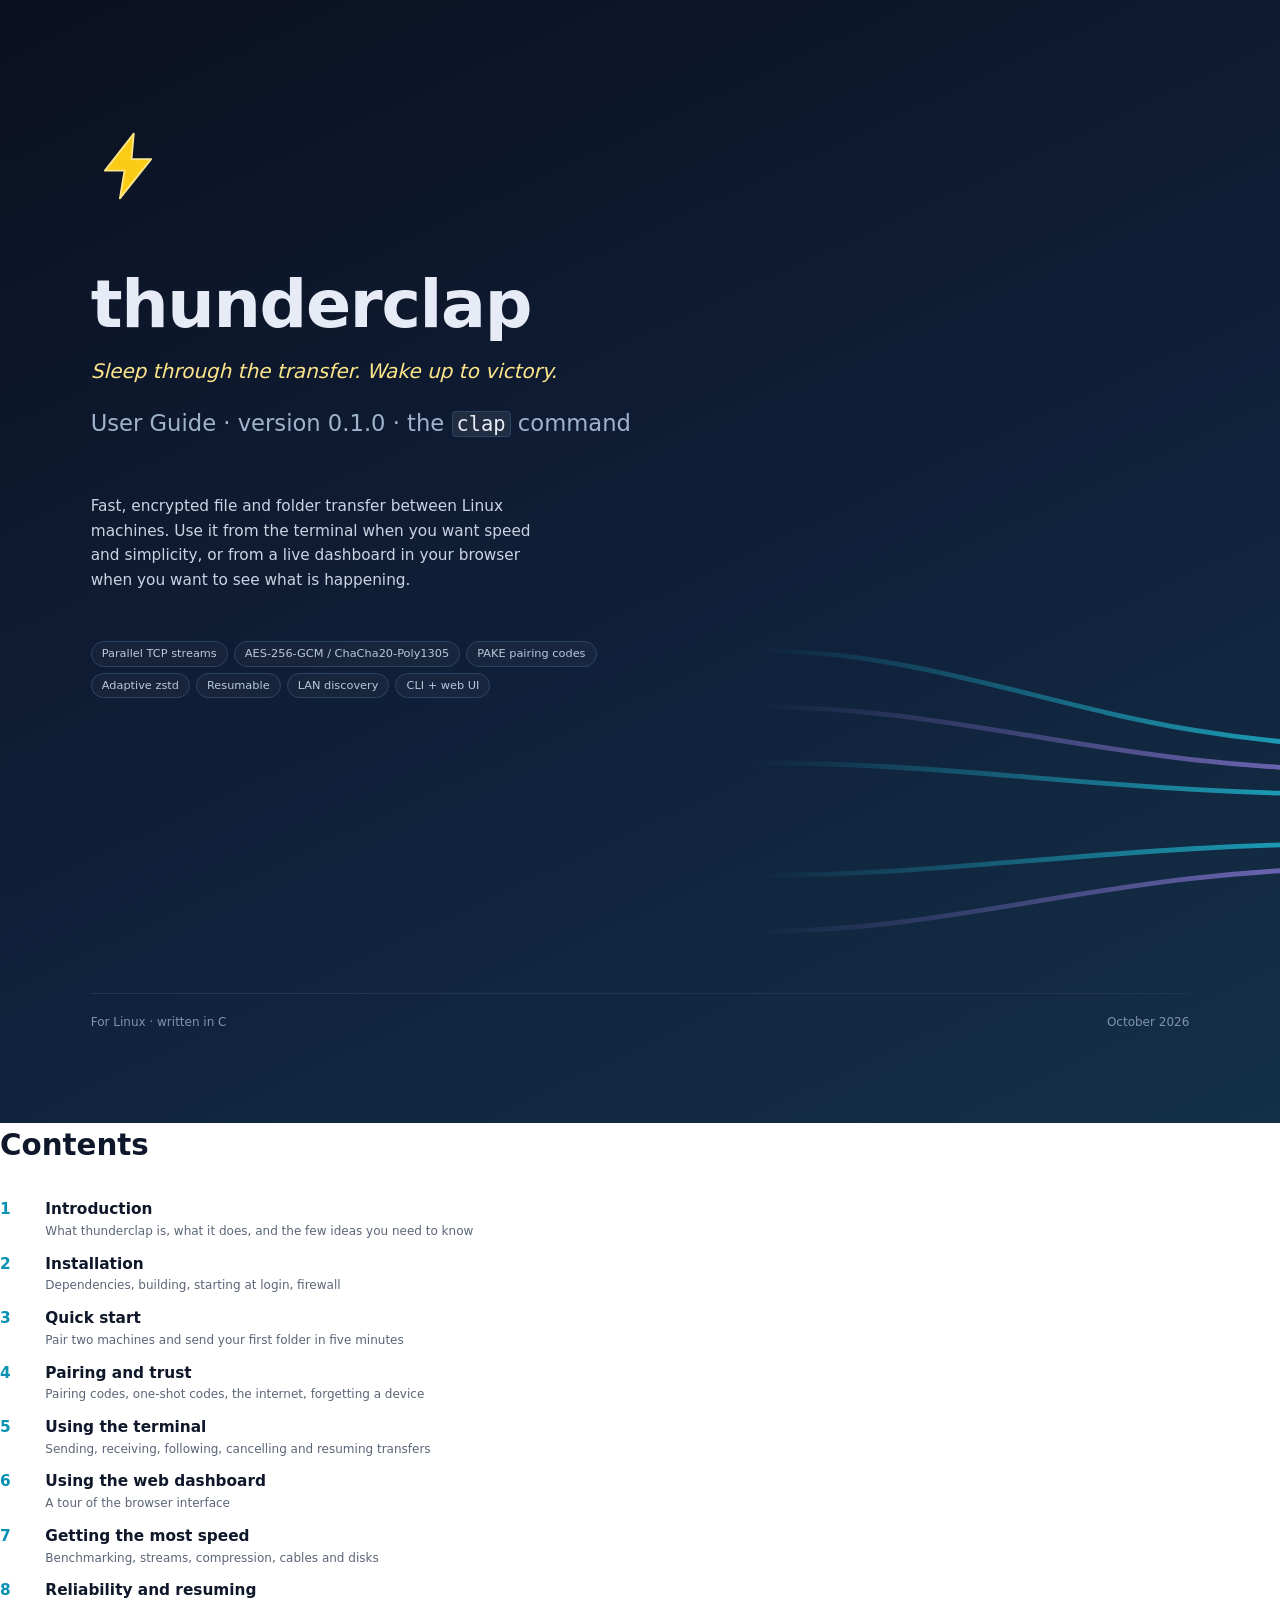
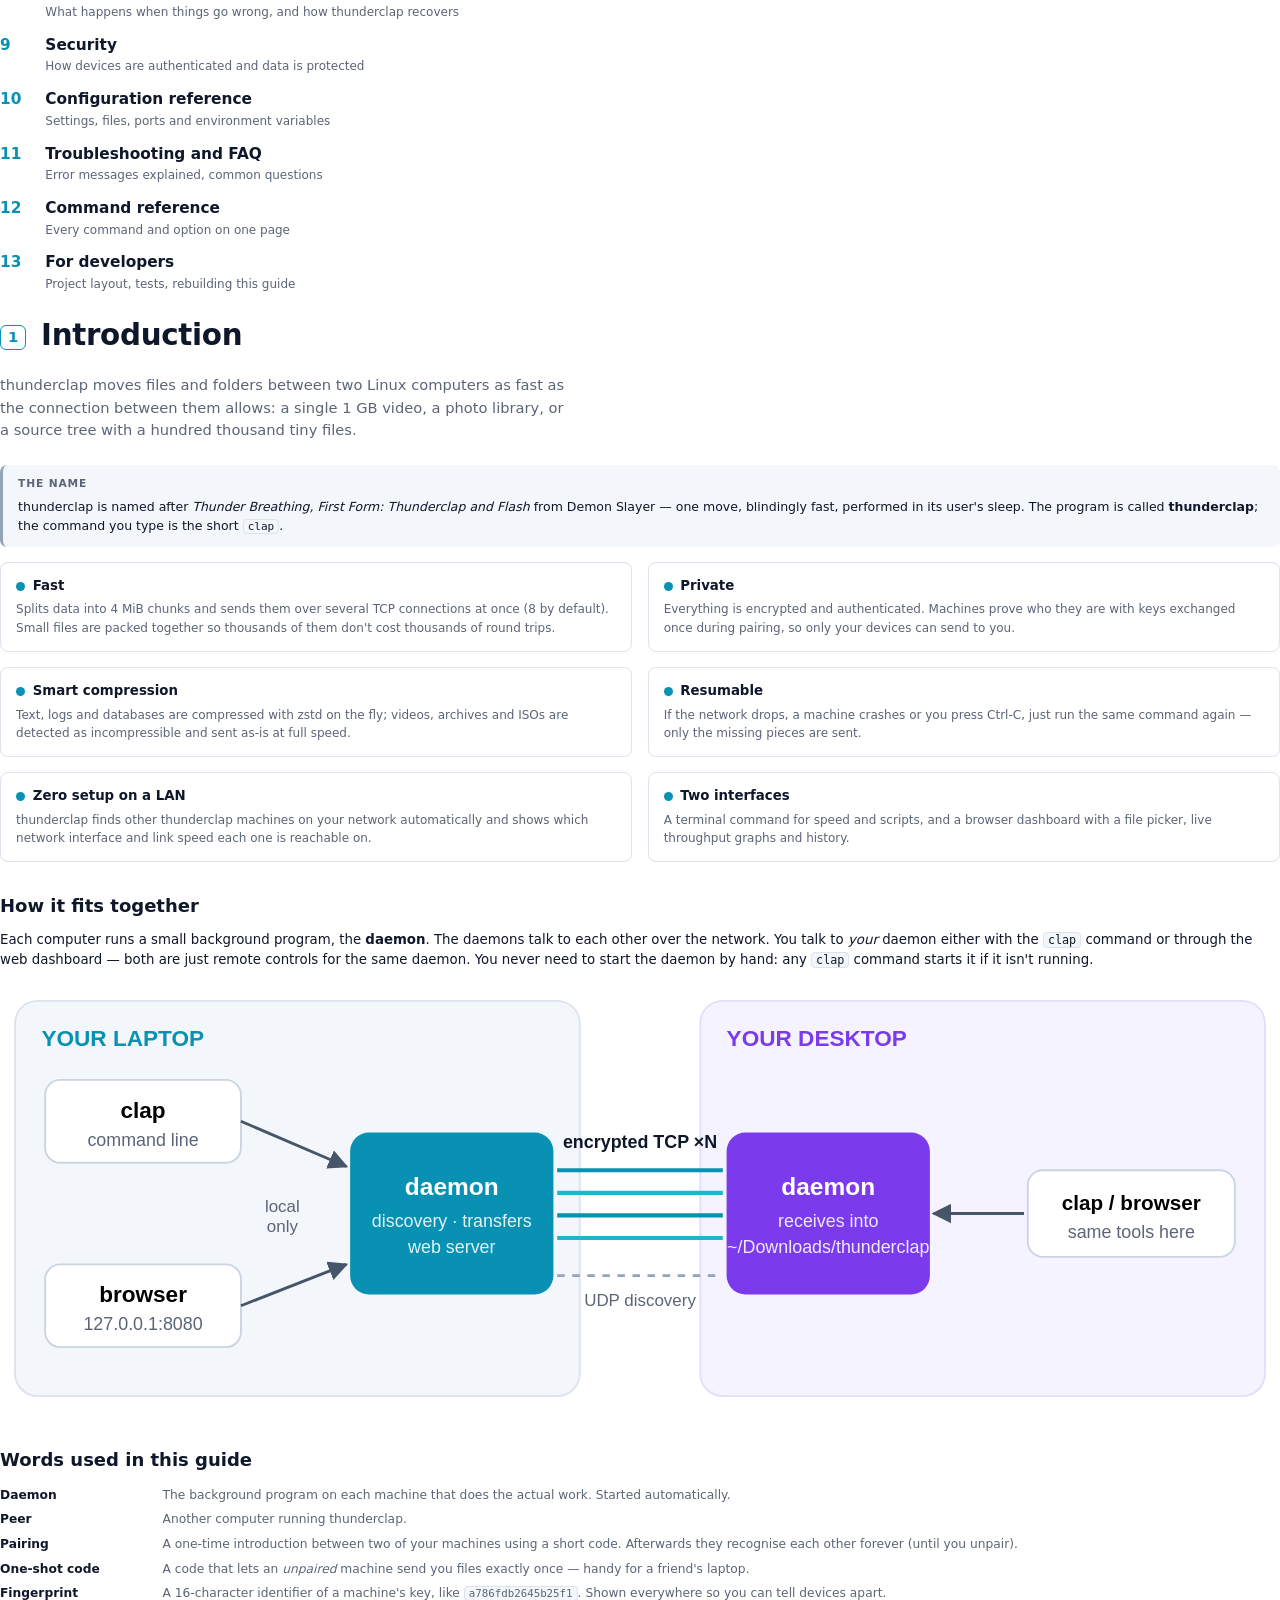
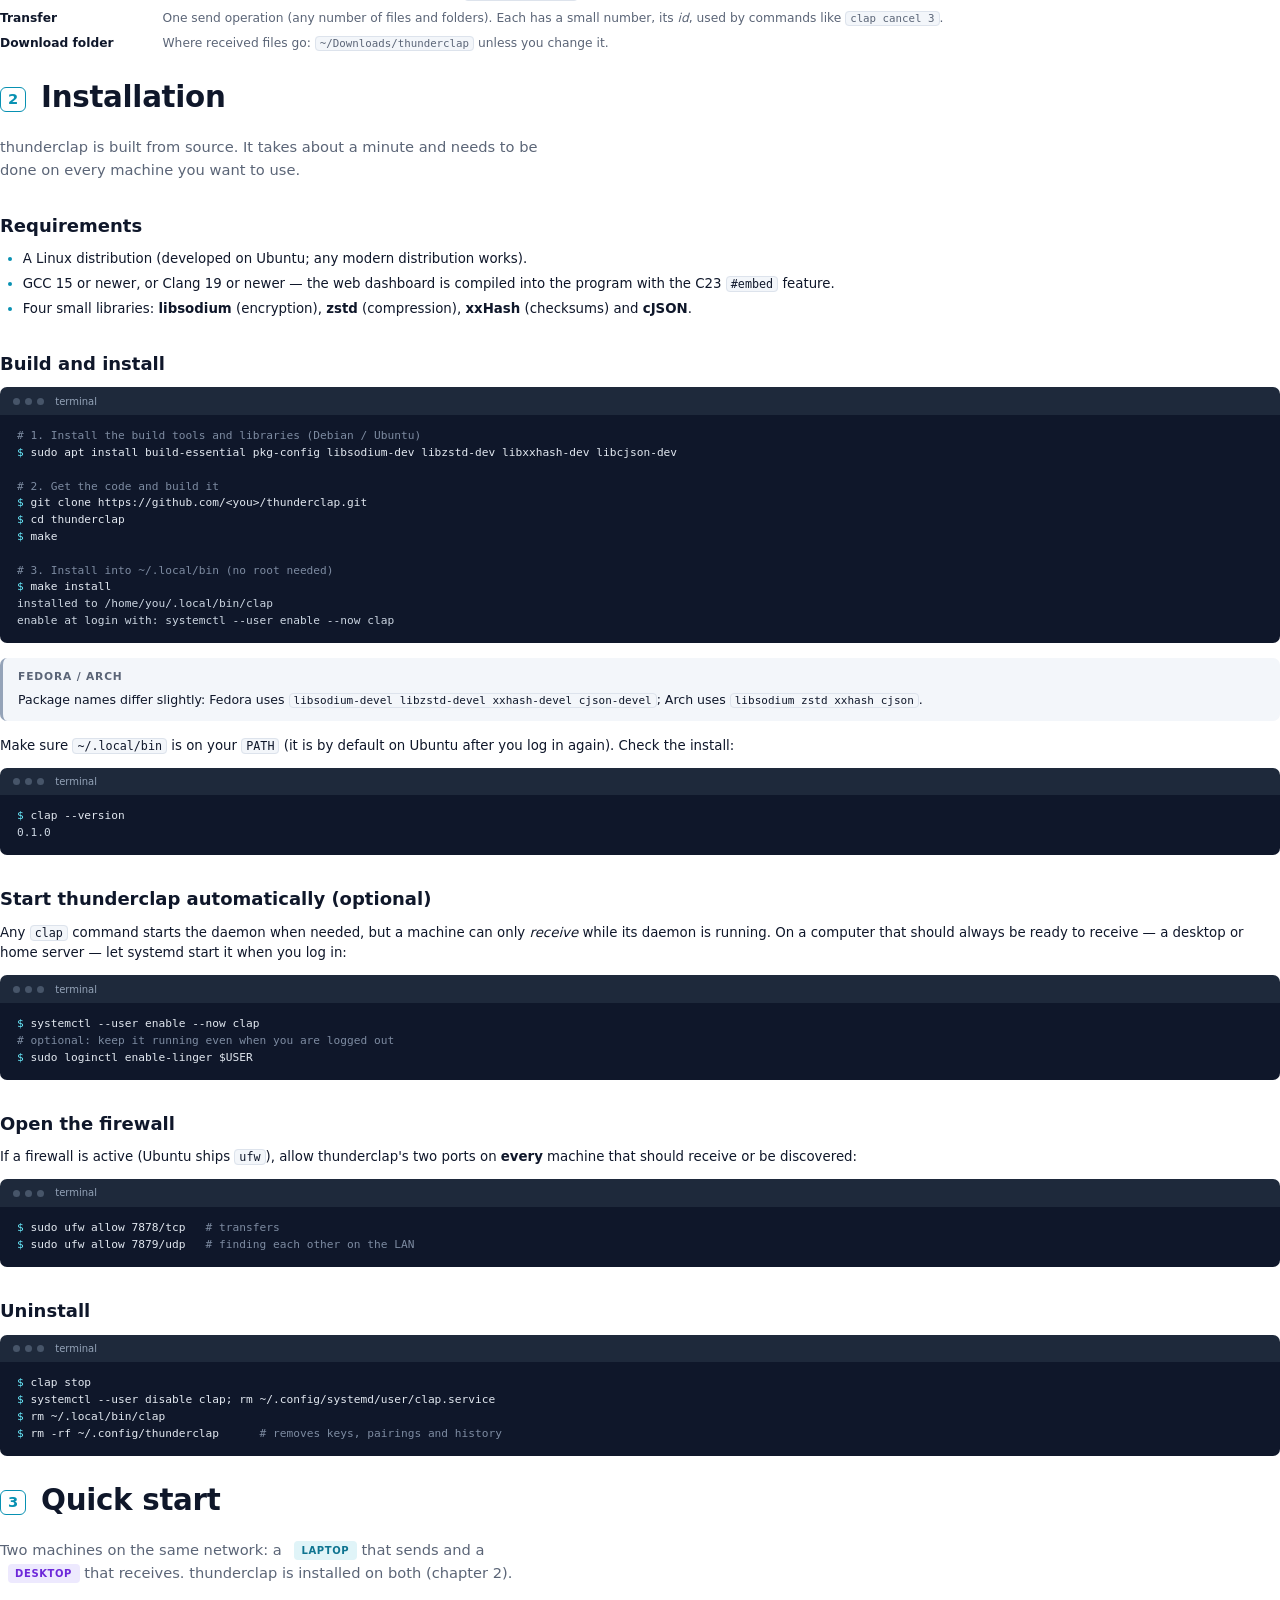
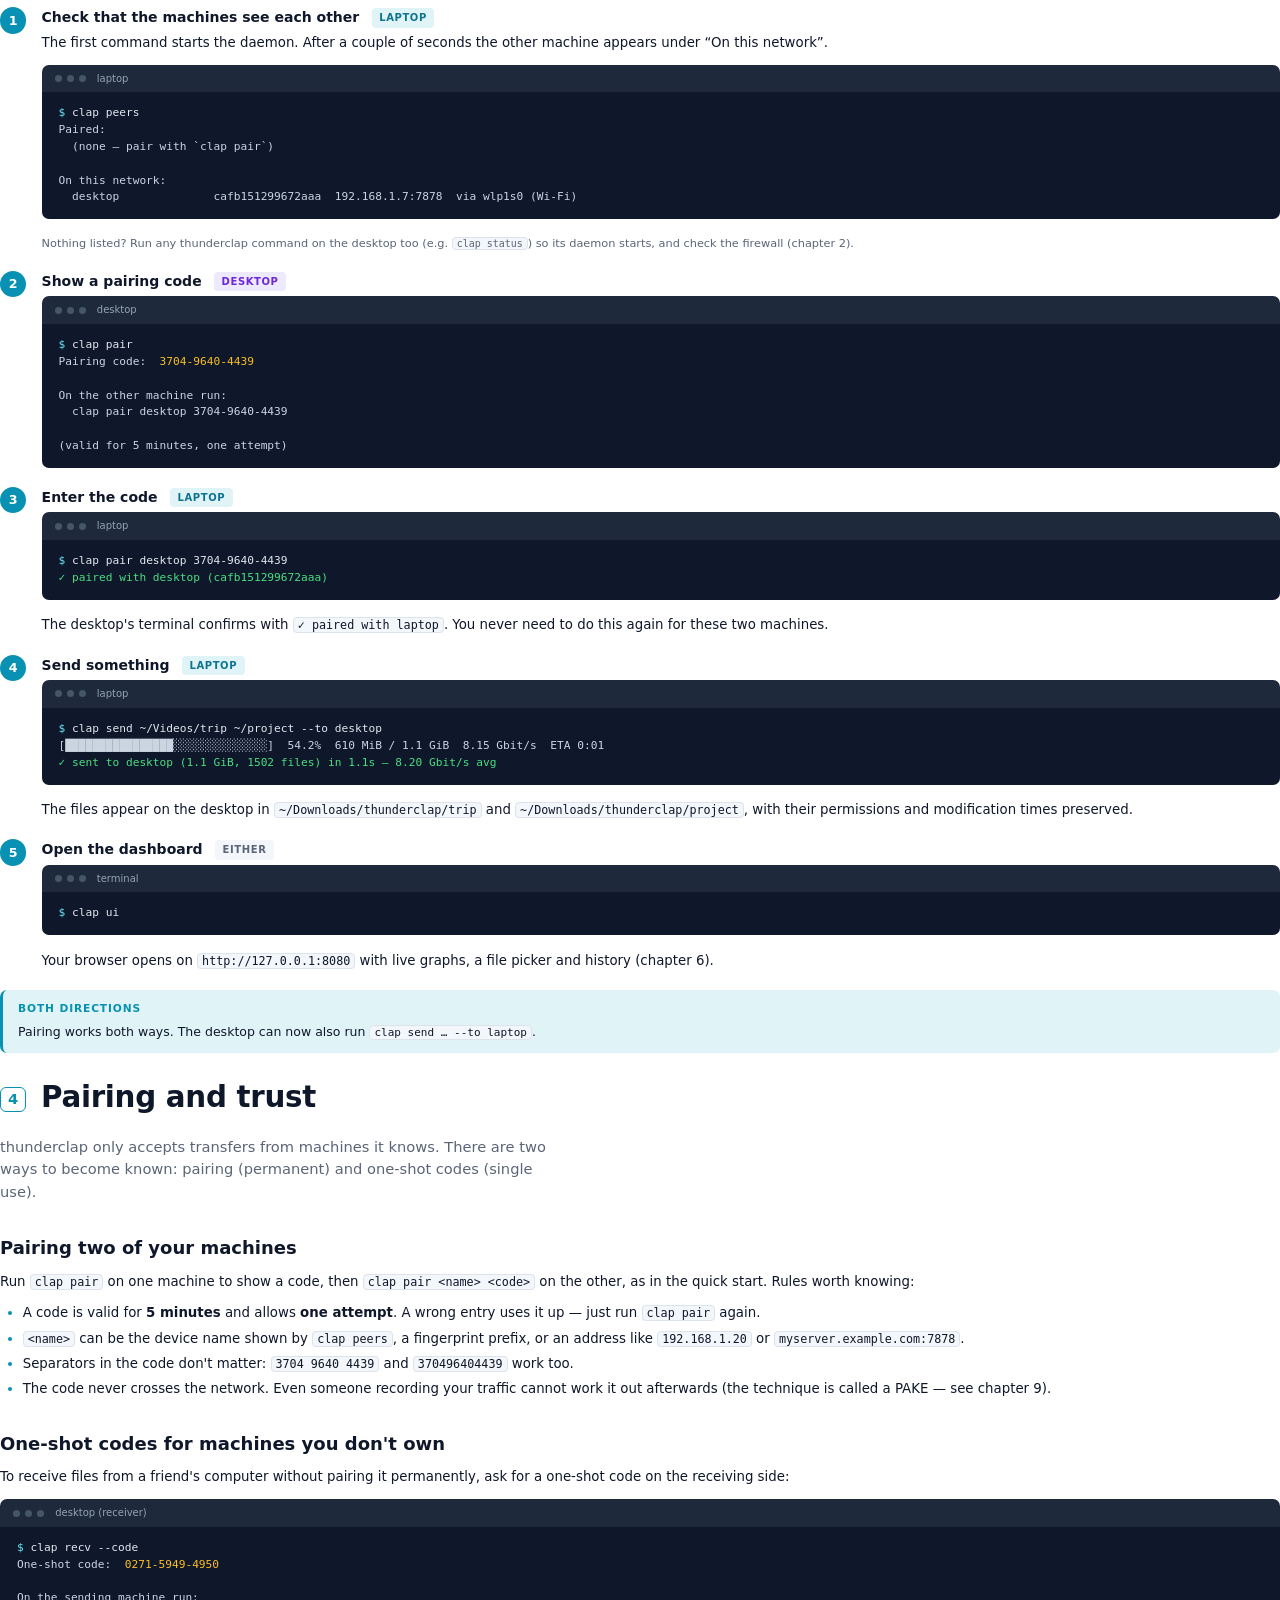
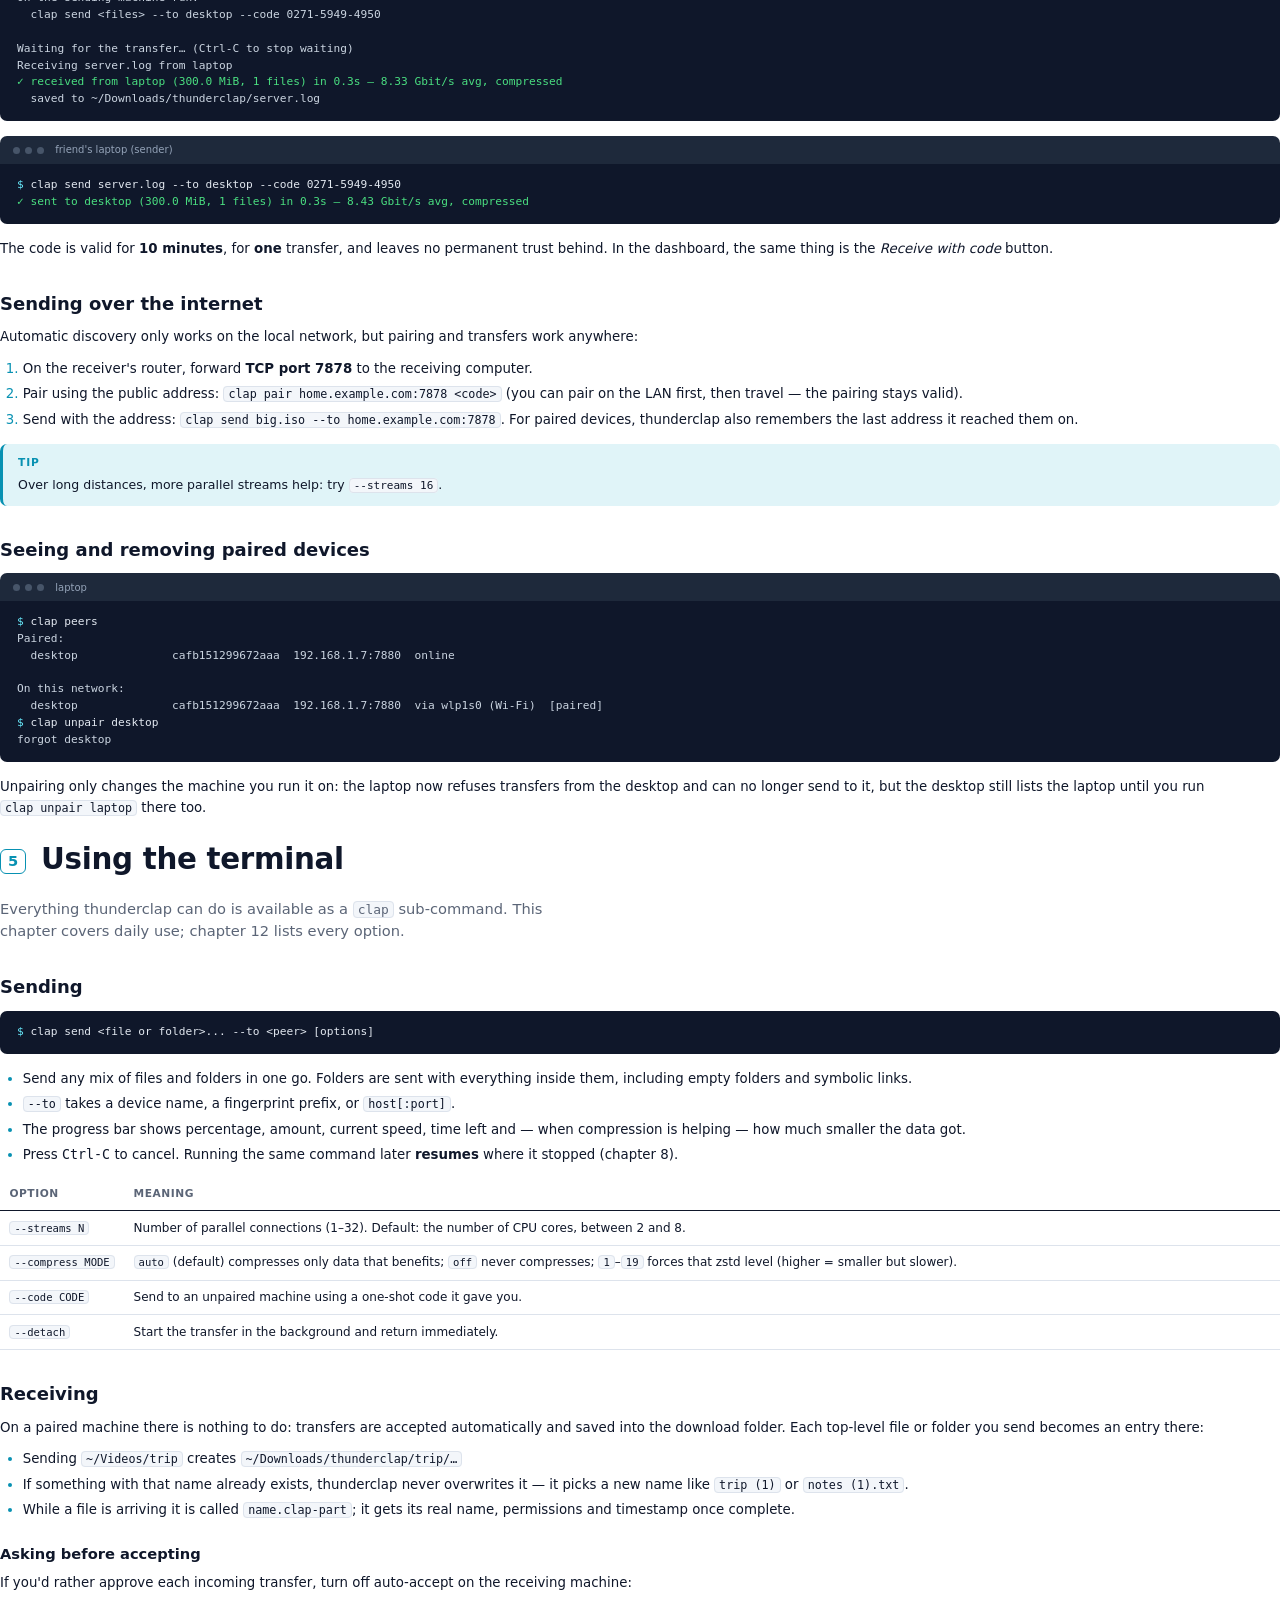
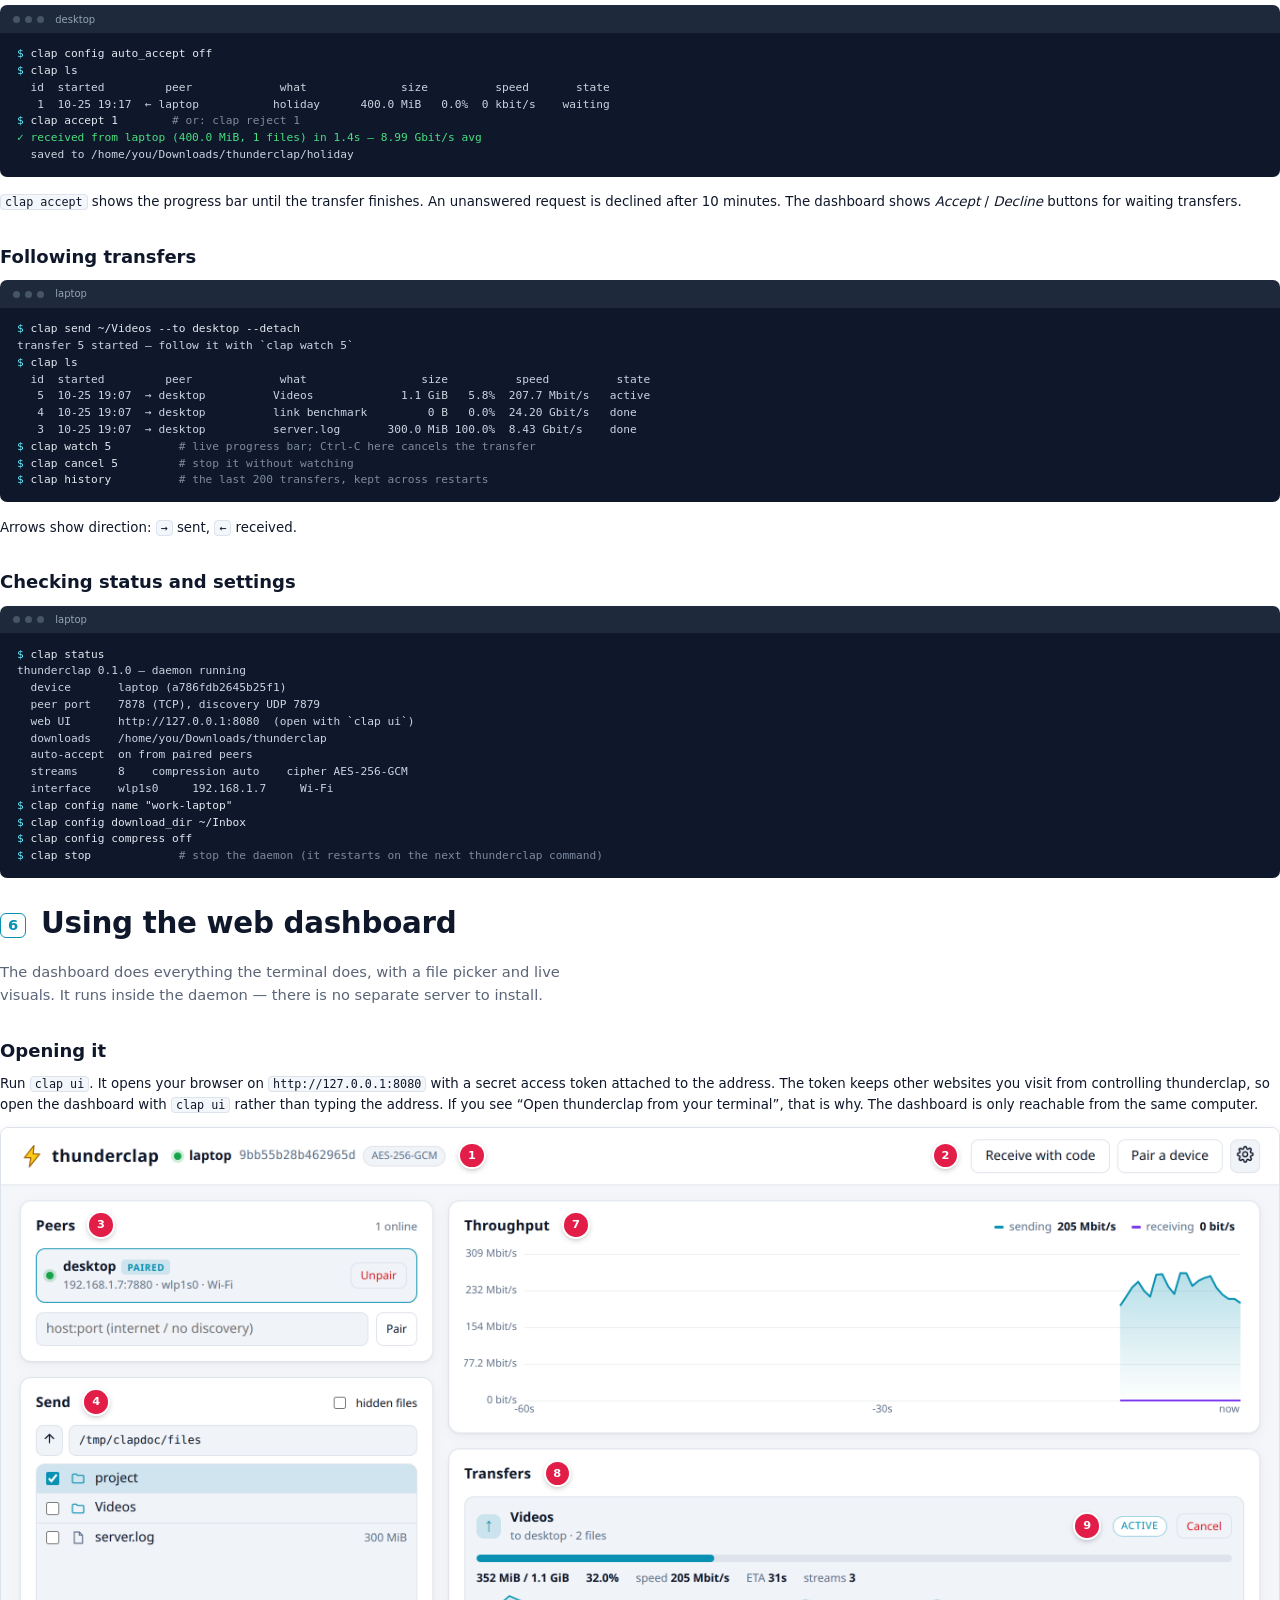
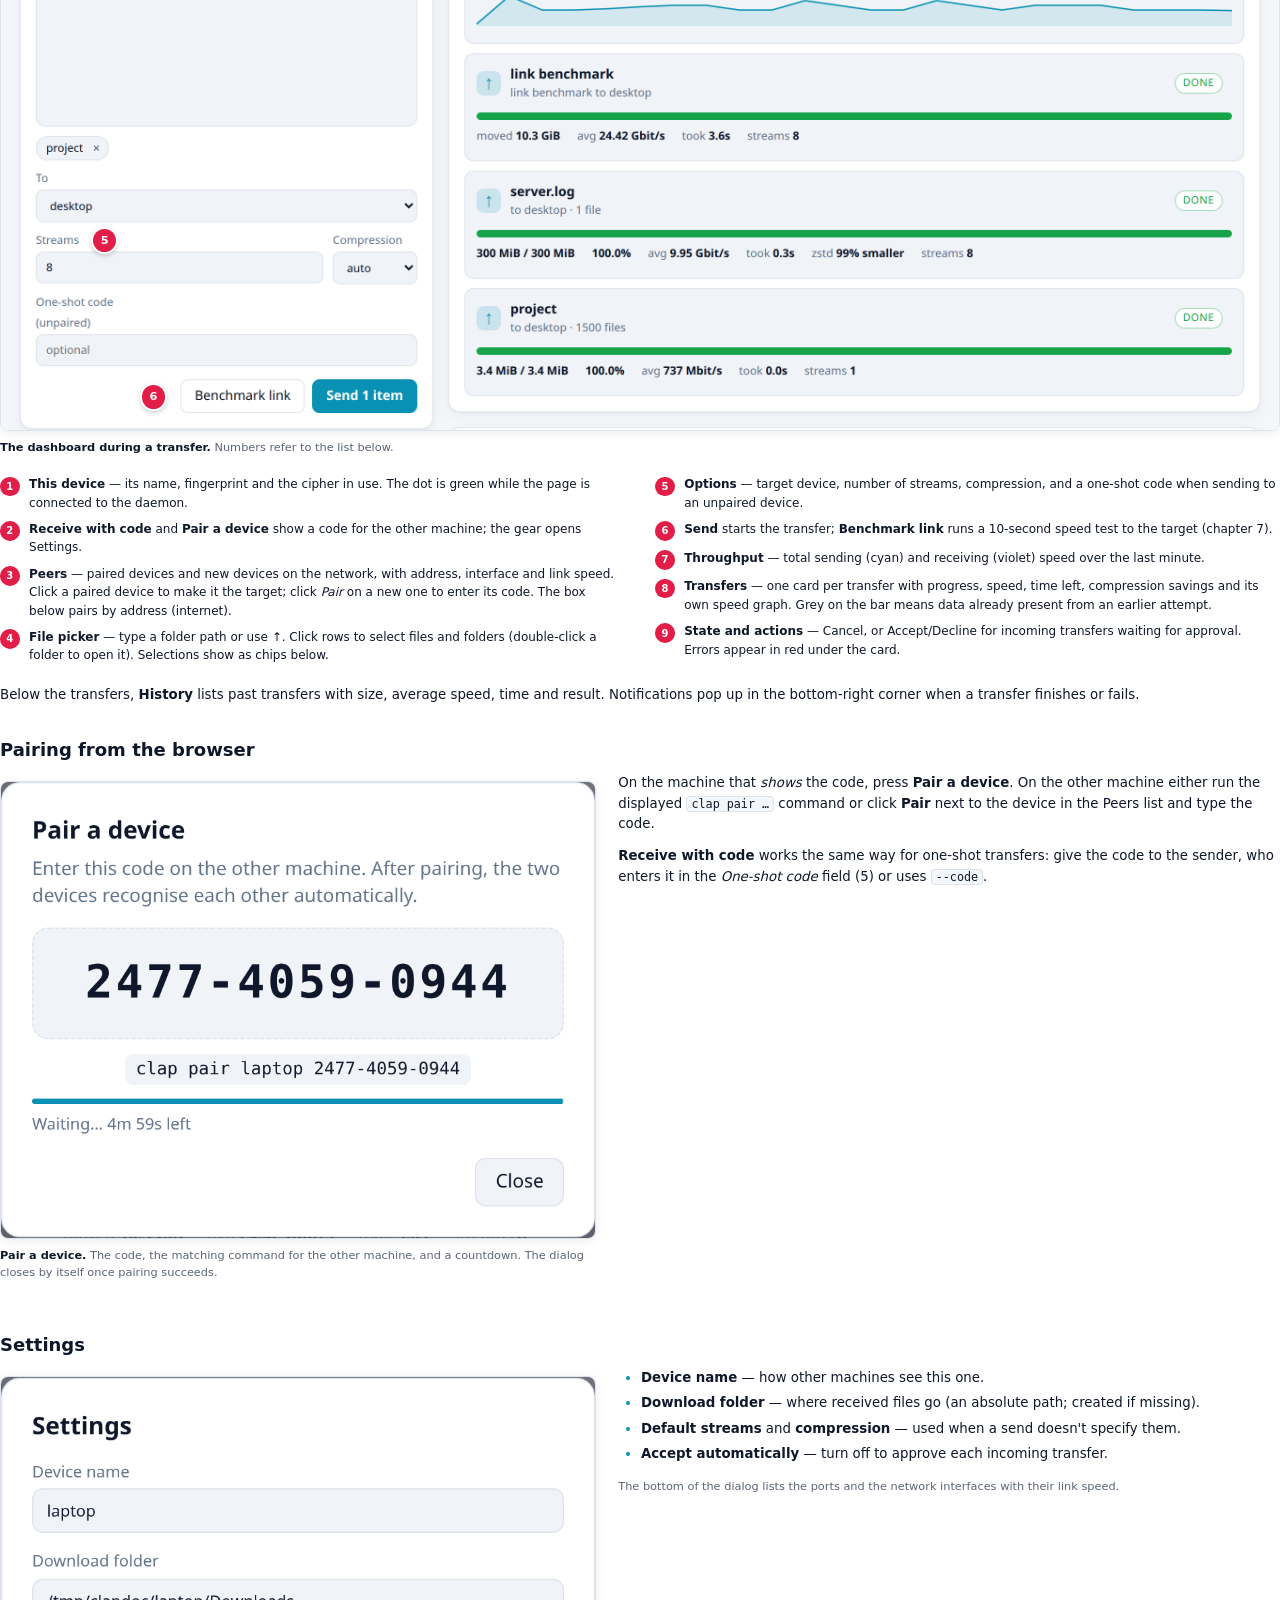
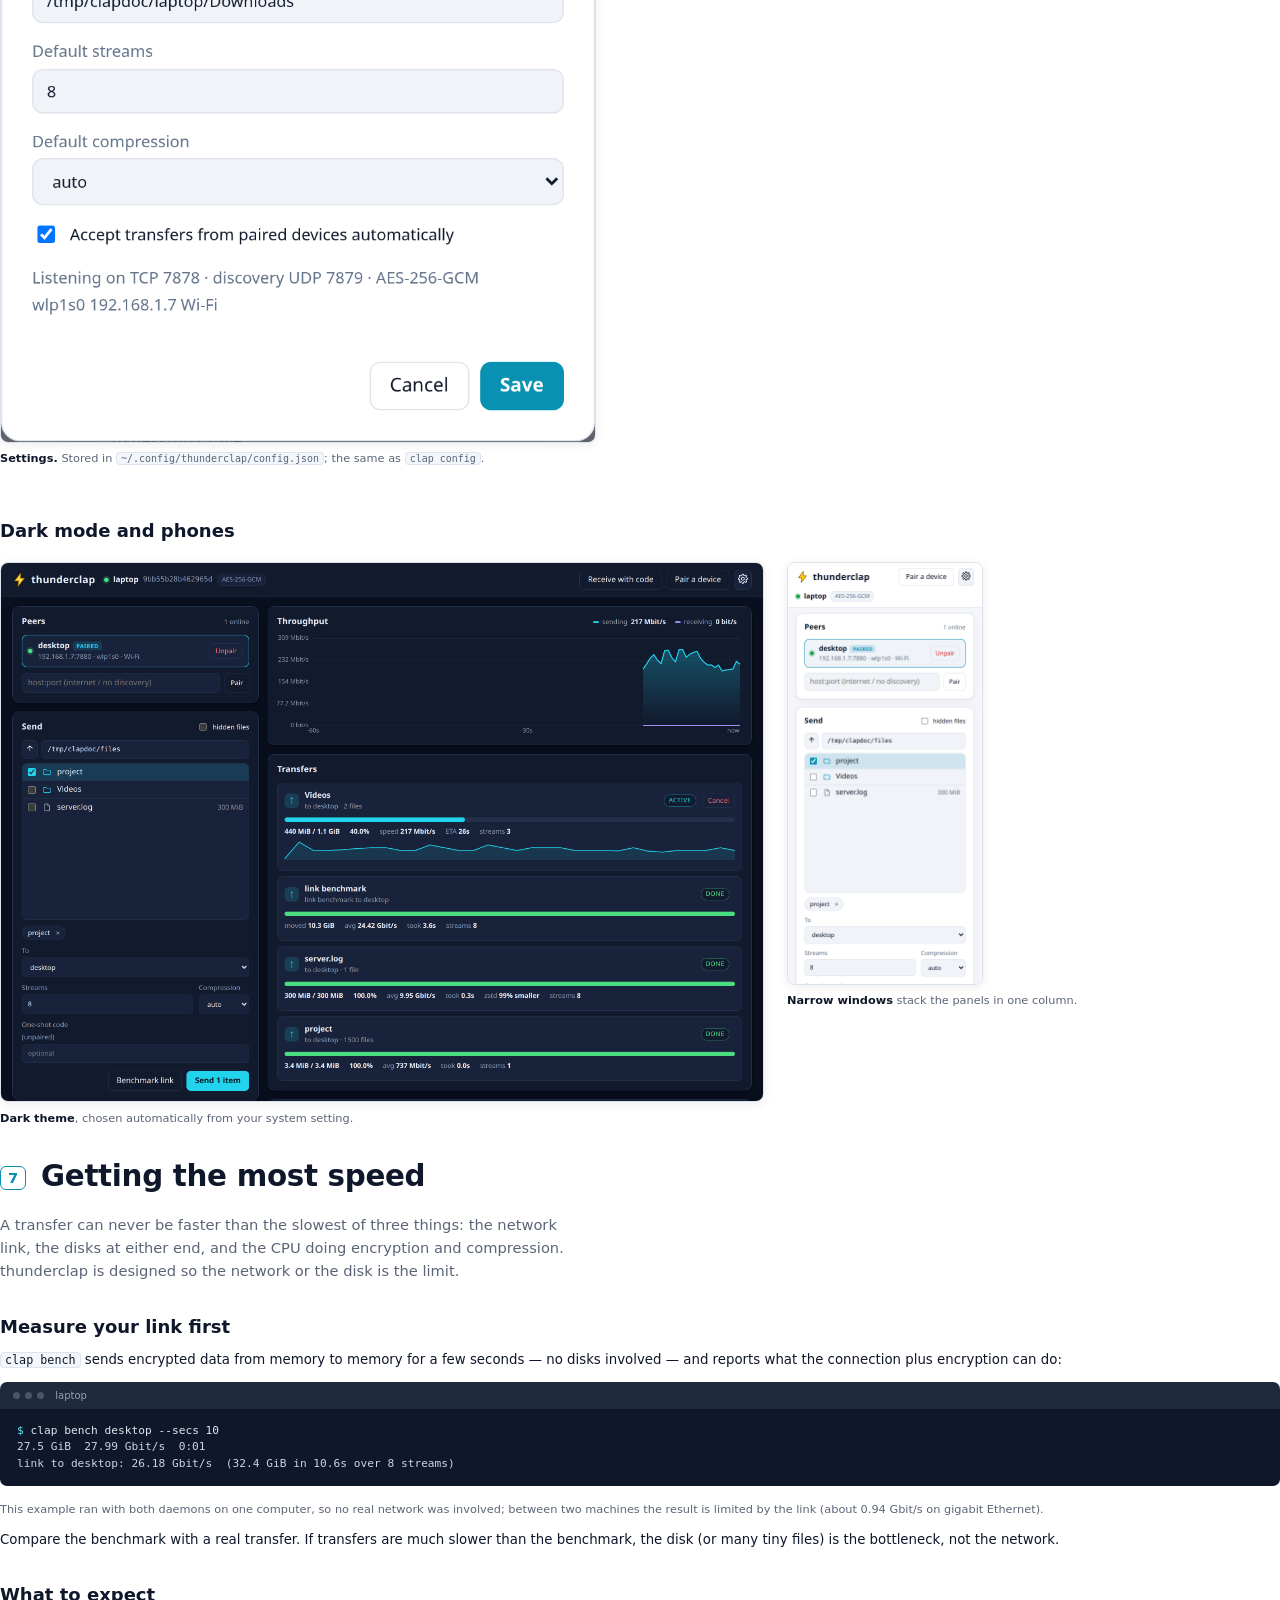
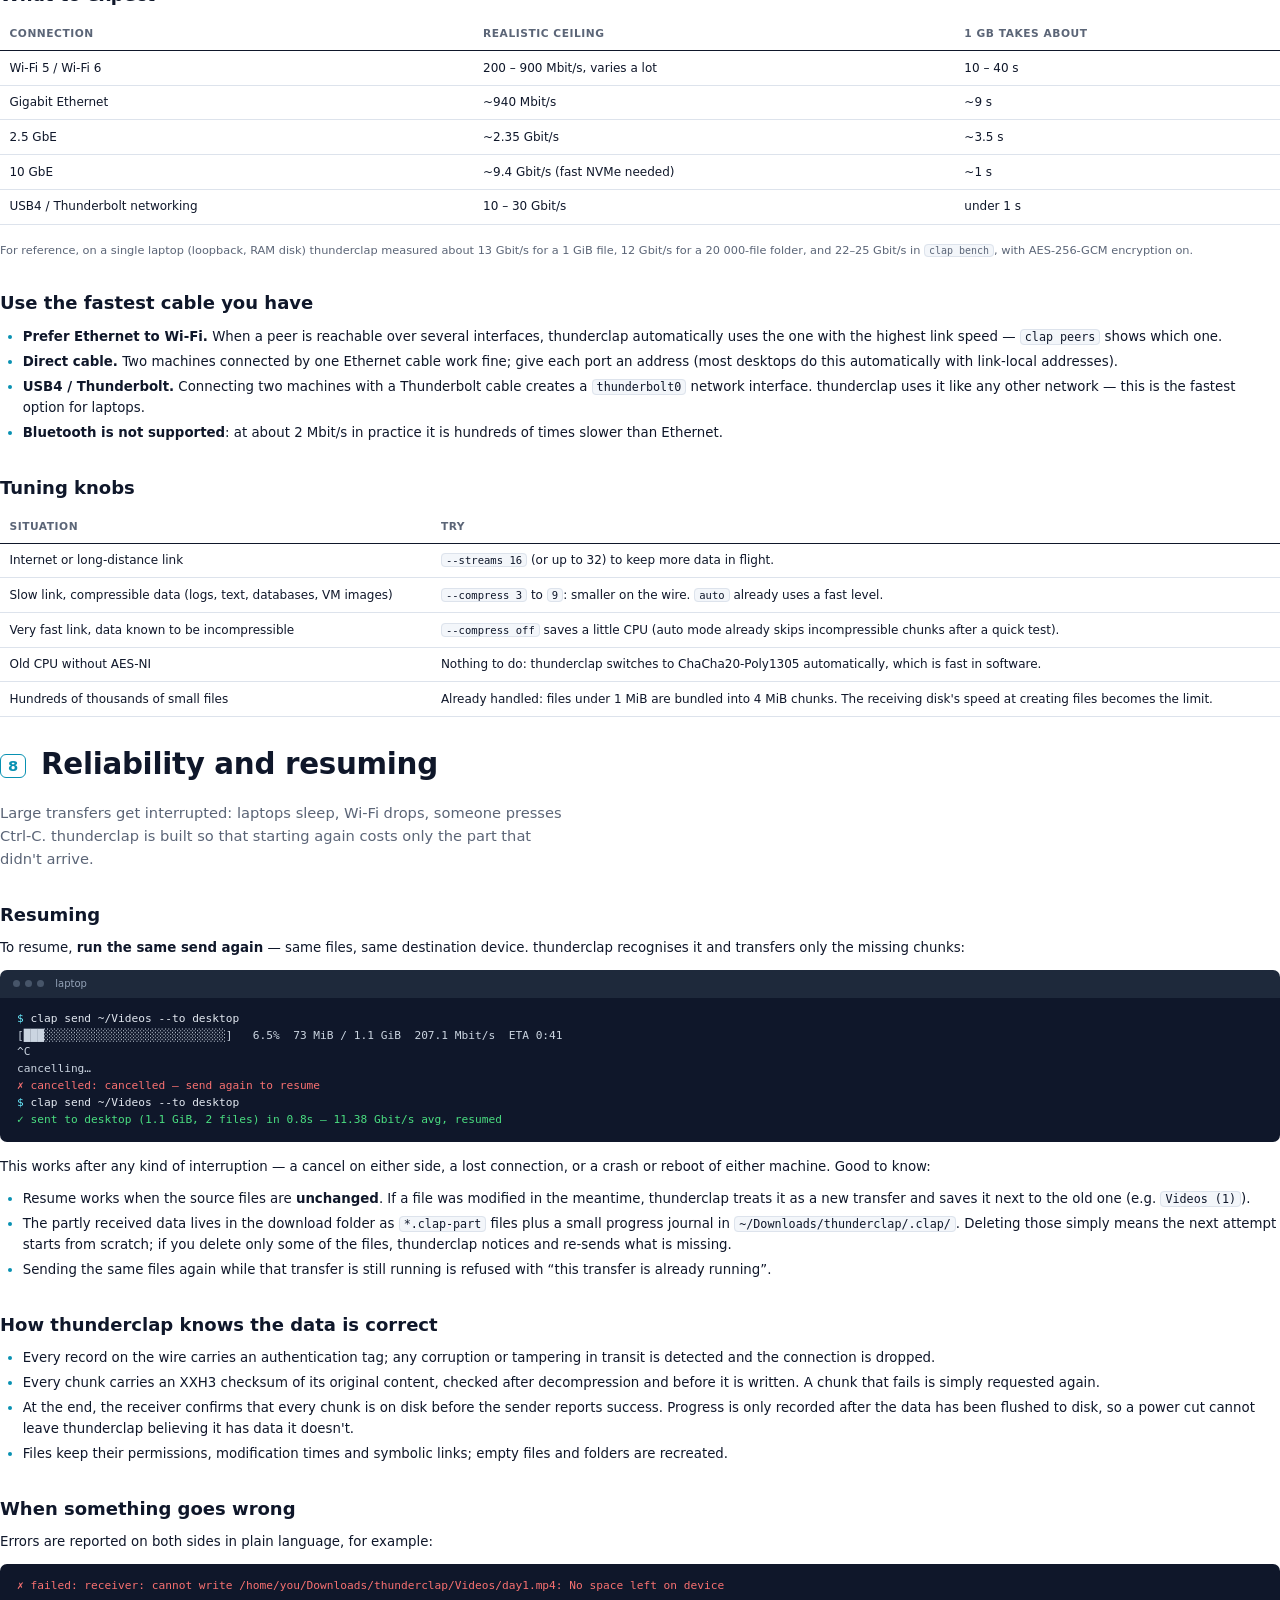
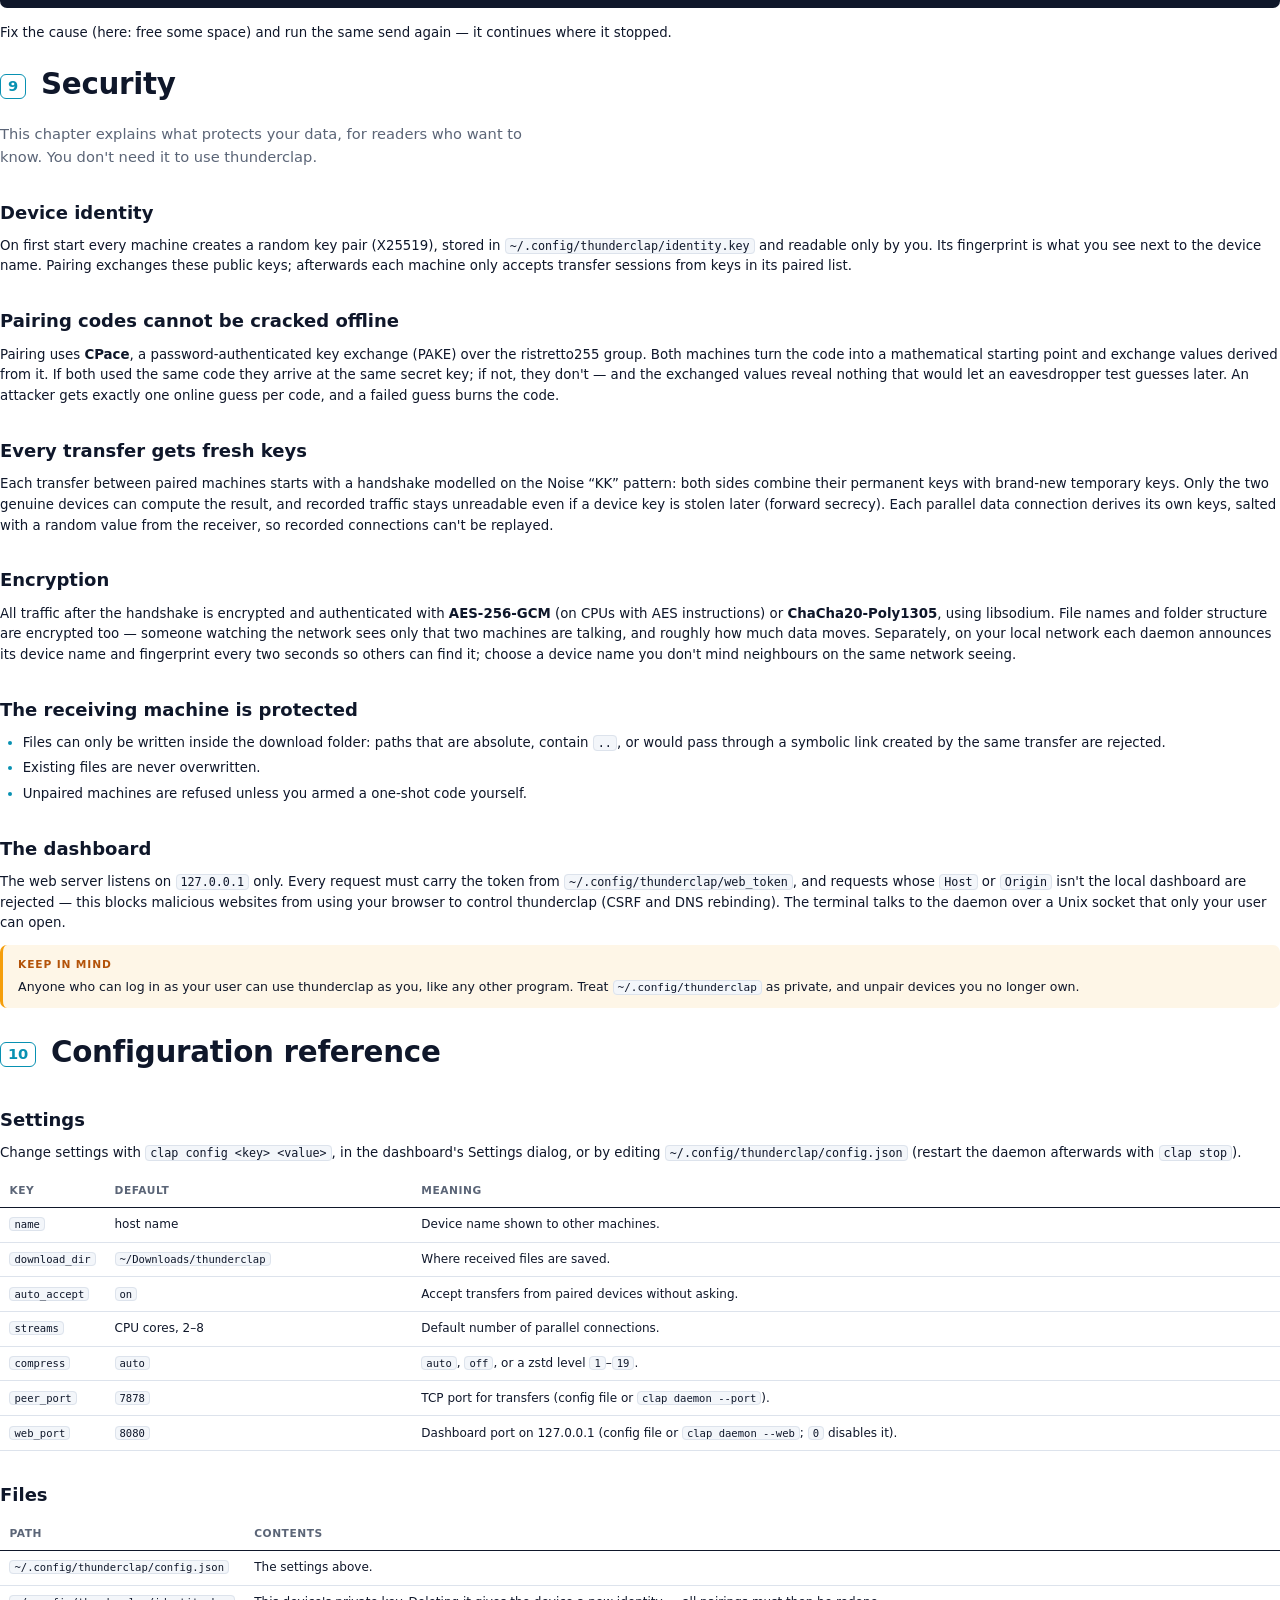
==== commit 7ef4b48b: "Rename project to thunderclap, command to clap "Sleep through the transfer. Wake up to victory." — n" ====
--- a/docs/guide/guide.html
+++ b/docs/guide/guide.html
@@ -2,7 +2,7 @@
 <html lang="en">
 <head>
 <meta charset="utf-8">
-<title>beam — User Guide</title>
+<title>thunderclap — User Guide</title>
 <link rel="stylesheet" href="guide.css">
 <link rel="stylesheet" href="../img/ui-overview-pins.css">
 </head>
@@ -11,11 +11,11 @@
 <!-- ======================= COVER ======================= -->
 <section class="cover">
   <svg class="mark" viewBox="0 0 32 32" aria-hidden="true">
-    <path d="M4 22 L16 6 L28 22" stroke="#22d3ee"/>
-    <path d="M10 26 L16 18 L22 26" stroke="#a78bfa"/>
+    <path d="M18.5 2 L6 18 H14.5 L12.5 30 L26 13 H17.5 Z" fill="#facc15" stroke="#fde68a" stroke-width="0.8"/>
   </svg>
-  <h1>beam</h1>
-  <div class="subtitle">User Guide · version 0.1.0</div>
+  <h1>thunderclap</h1>
+  <div class="tagline">Sleep through the transfer. Wake up to victory.</div>
+  <div class="subtitle">User Guide · version 0.1.0 · the <code>clap</code> command</div>
   <p class="lede">Fast, encrypted file and folder transfer between Linux machines. Use it from the terminal
     when you want speed and simplicity, or from a live dashboard in your browser when you want to see what is
     happening.</p>
@@ -28,7 +28,7 @@
     <span class="pill">LAN discovery</span>
     <span class="pill">CLI + web UI</span>
   </div>
-  <svg class="beams" viewBox="0 0 400 260" aria-hidden="true">
+  <svg class="streaks" viewBox="0 0 400 260" aria-hidden="true">
     <defs>
       <linearGradient id="g1" x1="0" x2="1"><stop offset="0" stop-color="#22d3ee" stop-opacity="0"/><stop offset="1" stop-color="#22d3ee" stop-opacity="0.9"/></linearGradient>
       <linearGradient id="g2" x1="0" x2="1"><stop offset="0" stop-color="#a78bfa" stop-opacity="0"/><stop offset="1" stop-color="#a78bfa" stop-opacity="0.8"/></linearGradient>
@@ -49,14 +49,14 @@
 <section class="toc">
   <h1>Contents</h1>
   <ol>
-    <li><a href="#intro"><span class="tn">1</span>Introduction</a><span class="desc">What beam is, what it does, and the few ideas you need to know</span></li>
+    <li><a href="#intro"><span class="tn">1</span>Introduction</a><span class="desc">What thunderclap is, what it does, and the few ideas you need to know</span></li>
     <li><a href="#install"><span class="tn">2</span>Installation</a><span class="desc">Dependencies, building, starting at login, firewall</span></li>
     <li><a href="#quick"><span class="tn">3</span>Quick start</a><span class="desc">Pair two machines and send your first folder in five minutes</span></li>
     <li><a href="#pairing"><span class="tn">4</span>Pairing and trust</a><span class="desc">Pairing codes, one-shot codes, the internet, forgetting a device</span></li>
     <li><a href="#cli"><span class="tn">5</span>Using the terminal</a><span class="desc">Sending, receiving, following, cancelling and resuming transfers</span></li>
     <li><a href="#web"><span class="tn">6</span>Using the web dashboard</a><span class="desc">A tour of the browser interface</span></li>
     <li><a href="#speed"><span class="tn">7</span>Getting the most speed</a><span class="desc">Benchmarking, streams, compression, cables and disks</span></li>
-    <li><a href="#reliability"><span class="tn">8</span>Reliability and resuming</a><span class="desc">What happens when things go wrong, and how beam recovers</span></li>
+    <li><a href="#reliability"><span class="tn">8</span>Reliability and resuming</a><span class="desc">What happens when things go wrong, and how thunderclap recovers</span></li>
     <li><a href="#security"><span class="tn">9</span>Security</a><span class="desc">How devices are authenticated and data is protected</span></li>
     <li><a href="#config"><span class="tn">10</span>Configuration reference</a><span class="desc">Settings, files, ports and environment variables</span></li>
     <li><a href="#trouble"><span class="tn">11</span>Troubleshooting and FAQ</a><span class="desc">Error messages explained, common questions</span></li>
@@ -67,22 +67,26 @@
 
 <!-- ======================= 1 INTRO ======================= -->
 <h1 class="chapter" id="intro"><span class="num">1</span>Introduction</h1>
-<p class="chapter-intro">beam moves files and folders between two Linux computers as fast as the connection between them
+<p class="chapter-intro">thunderclap moves files and folders between two Linux computers as fast as the connection between them
 allows: a single 1 GB video, a photo library, or a source tree with a hundred thousand tiny files.</p>
+<div class="note"><b class="label">The name</b>
+<p>thunderclap is named after <em>Thunder Breathing, First Form: Thunderclap and Flash</em> from Demon Slayer — one move,
+blindingly fast, performed in its user's sleep. The program is called <strong>thunderclap</strong>; the command you type is
+the short <code>clap</code>.</p></div>
 
 <div class="feature-grid">
   <div class="feature"><h4><span class="dot"></span>Fast</h4><p>Splits data into 4 MiB chunks and sends them over several TCP connections at once (8 by default). Small files are packed together so thousands of them don't cost thousands of round trips.</p></div>
   <div class="feature"><h4><span class="dot"></span>Private</h4><p>Everything is encrypted and authenticated. Machines prove who they are with keys exchanged once during pairing, so only your devices can send to you.</p></div>
   <div class="feature"><h4><span class="dot"></span>Smart compression</h4><p>Text, logs and databases are compressed with zstd on the fly; videos, archives and ISOs are detected as incompressible and sent as-is at full speed.</p></div>
   <div class="feature"><h4><span class="dot"></span>Resumable</h4><p>If the network drops, a machine crashes or you press Ctrl-C, just run the same command again — only the missing pieces are sent.</p></div>
-  <div class="feature"><h4><span class="dot"></span>Zero setup on a LAN</h4><p>beam finds other beam machines on your network automatically and shows which network interface and link speed each one is reachable on.</p></div>
+  <div class="feature"><h4><span class="dot"></span>Zero setup on a LAN</h4><p>thunderclap finds other thunderclap machines on your network automatically and shows which network interface and link speed each one is reachable on.</p></div>
   <div class="feature"><h4><span class="dot"></span>Two interfaces</h4><p>A terminal command for speed and scripts, and a browser dashboard with a file picker, live throughput graphs and history.</p></div>
 </div>
 
 <h2>How it fits together</h2>
 <p>Each computer runs a small background program, the <strong>daemon</strong>. The daemons talk to each other over the
-network. You talk to <em>your</em> daemon either with the <code>beam</code> command or through the web dashboard — both are
-just remote controls for the same daemon. You never need to start the daemon by hand: any <code>beam</code> command starts it
+network. You talk to <em>your</em> daemon either with the <code>clap</code> command or through the web dashboard — both are
+just remote controls for the same daemon. You never need to start the daemon by hand: any <code>clap</code> command starts it
 if it isn't running.</p>
 
 <div class="diagram">
@@ -94,7 +98,7 @@
   <text x="386" y="34" font-size="12" font-weight="700" fill="#7c3aed">YOUR DESKTOP</text>
 
   <rect x="24" y="52" width="104" height="44" rx="8" fill="#fff" stroke="#cbd5e1"/>
-  <text x="76" y="72" text-anchor="middle" font-size="12" font-weight="600">beam</text>
+  <text x="76" y="72" text-anchor="middle" font-size="12" font-weight="600">clap</text>
   <text x="76" y="87" text-anchor="middle" font-size="9.5" fill="#5b6577">command line</text>
   <rect x="24" y="150" width="104" height="44" rx="8" fill="#fff" stroke="#cbd5e1"/>
   <text x="76" y="170" text-anchor="middle" font-size="12" font-weight="600">browser</text>
@@ -108,9 +112,9 @@
   <rect x="386" y="80" width="108" height="86" rx="10" fill="#7c3aed"/>
   <text x="440" y="113" text-anchor="middle" font-size="13" font-weight="700" fill="#fff">daemon</text>
   <text x="440" y="130" text-anchor="middle" font-size="9.5" fill="#ede9fe">receives into</text>
-  <text x="440" y="144" text-anchor="middle" font-size="9.5" fill="#ede9fe">~/Downloads/beam</text>
+  <text x="440" y="144" text-anchor="middle" font-size="9.5" fill="#ede9fe">~/Downloads/thunderclap</text>
   <rect x="546" y="100" width="110" height="46" rx="8" fill="#fff" stroke="#cbd5e1"/>
-  <text x="601" y="121" text-anchor="middle" font-size="11" font-weight="600">beam / browser</text>
+  <text x="601" y="121" text-anchor="middle" font-size="11" font-weight="600">clap / browser</text>
   <text x="601" y="136" text-anchor="middle" font-size="9.5" fill="#5b6577">same tools here</text>
 
   <path d="M128 74 L184 98" stroke="#475569" stroke-width="1.5" fill="none" marker-end="url(#ar)"/>
@@ -133,17 +137,17 @@
 <h2>Words used in this guide</h2>
 <dl class="kv">
   <dt>Daemon</dt><dd>The background program on each machine that does the actual work. Started automatically.</dd>
-  <dt>Peer</dt><dd>Another computer running beam.</dd>
+  <dt>Peer</dt><dd>Another computer running thunderclap.</dd>
   <dt>Pairing</dt><dd>A one-time introduction between two of your machines using a short code. Afterwards they recognise each other forever (until you unpair).</dd>
   <dt>One-shot code</dt><dd>A code that lets an <em>unpaired</em> machine send you files exactly once — handy for a friend's laptop.</dd>
   <dt>Fingerprint</dt><dd>A 16-character identifier of a machine's key, like <code>a786fdb2645b25f1</code>. Shown everywhere so you can tell devices apart.</dd>
-  <dt>Transfer</dt><dd>One send operation (any number of files and folders). Each has a small number, its <em>id</em>, used by commands like <code>beam cancel 3</code>.</dd>
-  <dt>Download folder</dt><dd>Where received files go: <code>~/Downloads/beam</code> unless you change it.</dd>
+  <dt>Transfer</dt><dd>One send operation (any number of files and folders). Each has a small number, its <em>id</em>, used by commands like <code>clap cancel 3</code>.</dd>
+  <dt>Download folder</dt><dd>Where received files go: <code>~/Downloads/thunderclap</code> unless you change it.</dd>
 </dl>
 
 <!-- ======================= 2 INSTALL ======================= -->
 <h1 class="chapter" id="install"><span class="num">2</span>Installation</h1>
-<p class="chapter-intro">beam is built from source. It takes about a minute and needs to be done on every machine you want to use.</p>
+<p class="chapter-intro">thunderclap is built from source. It takes about a minute and needs to be done on every machine you want to use.</p>
 
 <h2>Requirements</h2>
 <ul>
@@ -157,95 +161,95 @@
 <span class="p">$ </span>sudo apt install build-essential pkg-config libsodium-dev libzstd-dev libxxhash-dev libcjson-dev
 
 <span class="c"># 2. Get the code and build it</span>
-<span class="p">$ </span>git clone https://github.com/&lt;you&gt;/beam.git
-<span class="p">$ </span>cd beam
+<span class="p">$ </span>git clone https://github.com/&lt;you&gt;/thunderclap.git
+<span class="p">$ </span>cd thunderclap
 <span class="p">$ </span>make
 
 <span class="c"># 3. Install into ~/.local/bin (no root needed)</span>
 <span class="p">$ </span>make install
-<span class="o">installed to /home/you/.local/bin/beam
-enable at login with: systemctl --user enable --now beam</span></pre></div>
+<span class="o">installed to /home/you/.local/bin/clap
+enable at login with: systemctl --user enable --now clap</span></pre></div>
 
 <div class="note"><b class="label">Fedora / Arch</b>
 <p>Package names differ slightly: Fedora uses <code>libsodium-devel libzstd-devel xxhash-devel cjson-devel</code>;
 Arch uses <code>libsodium zstd xxhash cjson</code>.</p></div>
 
 <p>Make sure <code>~/.local/bin</code> is on your <code>PATH</code> (it is by default on Ubuntu after you log in again). Check the install:</p>
-<div class="term"><div class="bar"><i></i><i></i><i></i><span>terminal</span></div><pre><span class="p">$ </span>beam --version
+<div class="term"><div class="bar"><i></i><i></i><i></i><span>terminal</span></div><pre><span class="p">$ </span>clap --version
 <span class="o">0.1.0</span></pre></div>
 
-<h2>Start beam automatically (optional)</h2>
-<p>Any <code>beam</code> command starts the daemon when needed, but a machine can only <em>receive</em> while its daemon is running.
+<h2>Start thunderclap automatically (optional)</h2>
+<p>Any <code>clap</code> command starts the daemon when needed, but a machine can only <em>receive</em> while its daemon is running.
 On a computer that should always be ready to receive — a desktop or home server — let systemd start it when you log in:</p>
-<div class="term"><div class="bar"><i></i><i></i><i></i><span>terminal</span></div><pre><span class="p">$ </span>systemctl --user enable --now beam
+<div class="term"><div class="bar"><i></i><i></i><i></i><span>terminal</span></div><pre><span class="p">$ </span>systemctl --user enable --now clap
 <span class="c"># optional: keep it running even when you are logged out</span>
 <span class="p">$ </span>sudo loginctl enable-linger $USER</pre></div>
 
 <h2>Open the firewall</h2>
-<p>If a firewall is active (Ubuntu ships <code>ufw</code>), allow beam's two ports on <strong>every</strong> machine that should receive or be discovered:</p>
+<p>If a firewall is active (Ubuntu ships <code>ufw</code>), allow thunderclap's two ports on <strong>every</strong> machine that should receive or be discovered:</p>
 <div class="term"><div class="bar"><i></i><i></i><i></i><span>terminal</span></div><pre><span class="p">$ </span>sudo ufw allow 7878/tcp   <span class="c"># transfers</span>
 <span class="p">$ </span>sudo ufw allow 7879/udp   <span class="c"># finding each other on the LAN</span></pre></div>
 
 <h2>Uninstall</h2>
-<div class="term"><div class="bar"><i></i><i></i><i></i><span>terminal</span></div><pre><span class="p">$ </span>beam stop
-<span class="p">$ </span>systemctl --user disable beam; rm ~/.config/systemd/user/beam.service
-<span class="p">$ </span>rm ~/.local/bin/beam
-<span class="p">$ </span>rm -rf ~/.config/beam      <span class="c"># removes keys, pairings and history</span></pre></div>
+<div class="term"><div class="bar"><i></i><i></i><i></i><span>terminal</span></div><pre><span class="p">$ </span>clap stop
+<span class="p">$ </span>systemctl --user disable clap; rm ~/.config/systemd/user/clap.service
+<span class="p">$ </span>rm ~/.local/bin/clap
+<span class="p">$ </span>rm -rf ~/.config/thunderclap      <span class="c"># removes keys, pairings and history</span></pre></div>
 
 <!-- ======================= 3 QUICK START ======================= -->
 <h1 class="chapter" id="quick"><span class="num">3</span>Quick start</h1>
 <p class="chapter-intro">Two machines on the same network: a <span class="where a">laptop</span> that sends and a <span class="where b">desktop</span> that receives.
-beam is installed on both (chapter 2).</p>
+thunderclap is installed on both (chapter 2).</p>
 
 <ol class="steps">
   <li><b>Check that the machines see each other <span class="where a">laptop</span></b>
   <p>The first command starts the daemon. After a couple of seconds the other machine appears under “On this network”.</p>
-  <div class="term"><div class="bar"><i></i><i></i><i></i><span>laptop</span></div><pre><span class="p">$ </span>beam peers
+  <div class="term"><div class="bar"><i></i><i></i><i></i><span>laptop</span></div><pre><span class="p">$ </span>clap peers
 <span class="o">Paired:
-  (none — pair with `beam pair`)
+  (none — pair with `clap pair`)
 
 On this network:
   desktop              cafb151299672aaa  192.168.1.7:7878  via wlp1s0 (Wi-Fi)</span></pre></div>
-  <p class="small">Nothing listed? Run any beam command on the desktop too (e.g. <code>beam status</code>) so its daemon starts, and check the firewall (chapter 2).</p></li>
+  <p class="small">Nothing listed? Run any thunderclap command on the desktop too (e.g. <code>clap status</code>) so its daemon starts, and check the firewall (chapter 2).</p></li>
 
   <li><b>Show a pairing code <span class="where b">desktop</span></b>
-  <div class="term"><div class="bar"><i></i><i></i><i></i><span>desktop</span></div><pre><span class="p">$ </span>beam pair
+  <div class="term"><div class="bar"><i></i><i></i><i></i><span>desktop</span></div><pre><span class="p">$ </span>clap pair
 <span class="o">Pairing code:  <span class="y">3704-9640-4439</span>
 
 On the other machine run:
-  beam pair desktop 3704-9640-4439
+  clap pair desktop 3704-9640-4439
 
 (valid for 5 minutes, one attempt)</span></pre></div></li>
 
   <li><b>Enter the code <span class="where a">laptop</span></b>
-  <div class="term"><div class="bar"><i></i><i></i><i></i><span>laptop</span></div><pre><span class="p">$ </span>beam pair desktop 3704-9640-4439
+  <div class="term"><div class="bar"><i></i><i></i><i></i><span>laptop</span></div><pre><span class="p">$ </span>clap pair desktop 3704-9640-4439
 <span class="g">✓ paired with desktop (cafb151299672aaa)</span></pre></div>
   <p>The desktop's terminal confirms with <code>✓ paired with laptop</code>. You never need to do this again for these two machines.</p></li>
 
   <li><b>Send something <span class="where a">laptop</span></b>
-  <div class="term"><div class="bar"><i></i><i></i><i></i><span>laptop</span></div><pre><span class="p">$ </span>beam send ~/Videos/trip ~/project --to desktop
+  <div class="term"><div class="bar"><i></i><i></i><i></i><span>laptop</span></div><pre><span class="p">$ </span>clap send ~/Videos/trip ~/project --to desktop
 <span class="o">[████████████████░░░░░░░░░░░░░░]  54.2%  610 MiB / 1.1 GiB  8.15 Gbit/s  ETA 0:01</span>
 <span class="g">✓ sent to desktop (1.1 GiB, 1502 files) in 1.1s — 8.20 Gbit/s avg</span></pre></div>
-  <p>The files appear on the desktop in <code>~/Downloads/beam/trip</code> and <code>~/Downloads/beam/project</code>, with their permissions and modification times preserved.</p></li>
+  <p>The files appear on the desktop in <code>~/Downloads/thunderclap/trip</code> and <code>~/Downloads/thunderclap/project</code>, with their permissions and modification times preserved.</p></li>
 
   <li><b>Open the dashboard <span class="where any">either</span></b>
-  <div class="term"><div class="bar"><i></i><i></i><i></i><span>terminal</span></div><pre><span class="p">$ </span>beam ui</pre></div>
+  <div class="term"><div class="bar"><i></i><i></i><i></i><span>terminal</span></div><pre><span class="p">$ </span>clap ui</pre></div>
   <p>Your browser opens on <code>http://127.0.0.1:8080</code> with live graphs, a file picker and history (chapter 6).</p></li>
 </ol>
 
-<div class="tip"><b class="label">Both directions</b><p>Pairing works both ways. The desktop can now also run <code>beam send … --to laptop</code>.</p></div>
+<div class="tip"><b class="label">Both directions</b><p>Pairing works both ways. The desktop can now also run <code>clap send … --to laptop</code>.</p></div>
 
 <!-- ======================= 4 PAIRING ======================= -->
 <h1 class="chapter" id="pairing"><span class="num">4</span>Pairing and trust</h1>
-<p class="chapter-intro">beam only accepts transfers from machines it knows. There are two ways to become known:
+<p class="chapter-intro">thunderclap only accepts transfers from machines it knows. There are two ways to become known:
 pairing (permanent) and one-shot codes (single use).</p>
 
 <h2>Pairing two of your machines</h2>
-<p>Run <code>beam pair</code> on one machine to show a code, then <code>beam pair &lt;name&gt; &lt;code&gt;</code> on the other, as in the
+<p>Run <code>clap pair</code> on one machine to show a code, then <code>clap pair &lt;name&gt; &lt;code&gt;</code> on the other, as in the
 quick start. Rules worth knowing:</p>
 <ul>
-  <li>A code is valid for <strong>5 minutes</strong> and allows <strong>one attempt</strong>. A wrong entry uses it up — just run <code>beam pair</code> again.</li>
-  <li><code>&lt;name&gt;</code> can be the device name shown by <code>beam peers</code>, a fingerprint prefix, or an address like <code>192.168.1.20</code> or <code>myserver.example.com:7878</code>.</li>
+  <li>A code is valid for <strong>5 minutes</strong> and allows <strong>one attempt</strong>. A wrong entry uses it up — just run <code>clap pair</code> again.</li>
+  <li><code>&lt;name&gt;</code> can be the device name shown by <code>clap peers</code>, a fingerprint prefix, or an address like <code>192.168.1.20</code> or <code>myserver.example.com:7878</code>.</li>
   <li>Separators in the code don't matter: <code>3704 9640 4439</code> and <code>370496404439</code> work too.</li>
   <li>The code never crosses the network. Even someone recording your traffic cannot work it out afterwards
   (the technique is called a PAKE — see chapter 9).</li>
@@ -253,17 +257,17 @@
 
 <h2>One-shot codes for machines you don't own</h2>
 <p>To receive files from a friend's computer without pairing it permanently, ask for a one-shot code on the receiving side:</p>
-<div class="term"><div class="bar"><i></i><i></i><i></i><span>desktop (receiver)</span></div><pre><span class="p">$ </span>beam recv --code
+<div class="term"><div class="bar"><i></i><i></i><i></i><span>desktop (receiver)</span></div><pre><span class="p">$ </span>clap recv --code
 <span class="o">One-shot code:  <span class="y">0271-5949-4950</span>
 
 On the sending machine run:
-  beam send &lt;files&gt; --to desktop --code 0271-5949-4950
+  clap send &lt;files&gt; --to desktop --code 0271-5949-4950
 
 Waiting for the transfer… (Ctrl-C to stop waiting)
 Receiving server.log from laptop</span>
 <span class="g">✓ received from laptop (300.0 MiB, 1 files) in 0.3s — 8.33 Gbit/s avg, compressed</span>
-<span class="o">  saved to ~/Downloads/beam/server.log</span></pre></div>
-<div class="term"><div class="bar"><i></i><i></i><i></i><span>friend's laptop (sender)</span></div><pre><span class="p">$ </span>beam send server.log --to desktop --code 0271-5949-4950
+<span class="o">  saved to ~/Downloads/thunderclap/server.log</span></pre></div>
+<div class="term"><div class="bar"><i></i><i></i><i></i><span>friend's laptop (sender)</span></div><pre><span class="p">$ </span>clap send server.log --to desktop --code 0271-5949-4950
 <span class="g">✓ sent to desktop (300.0 MiB, 1 files) in 0.3s — 8.43 Gbit/s avg, compressed</span></pre></div>
 <p>The code is valid for <strong>10 minutes</strong>, for <strong>one</strong> transfer, and leaves no permanent trust behind.
 In the dashboard, the same thing is the <em>Receive with code</em> button.</p>
@@ -272,32 +276,32 @@
 <p>Automatic discovery only works on the local network, but pairing and transfers work anywhere:</p>
 <ol>
   <li>On the receiver's router, forward <strong>TCP port 7878</strong> to the receiving computer.</li>
-  <li>Pair using the public address: <code>beam pair home.example.com:7878 &lt;code&gt;</code>
+  <li>Pair using the public address: <code>clap pair home.example.com:7878 &lt;code&gt;</code>
   (you can pair on the LAN first, then travel — the pairing stays valid).</li>
-  <li>Send with the address: <code>beam send big.iso --to home.example.com:7878</code>.
-  For paired devices, beam also remembers the last address it reached them on.</li>
+  <li>Send with the address: <code>clap send big.iso --to home.example.com:7878</code>.
+  For paired devices, thunderclap also remembers the last address it reached them on.</li>
 </ol>
 <div class="tip"><b class="label">Tip</b><p>Over long distances, more parallel streams help: try <code>--streams 16</code>.</p></div>
 
 <h2>Seeing and removing paired devices</h2>
-<div class="term"><div class="bar"><i></i><i></i><i></i><span>laptop</span></div><pre><span class="p">$ </span>beam peers
+<div class="term"><div class="bar"><i></i><i></i><i></i><span>laptop</span></div><pre><span class="p">$ </span>clap peers
 <span class="o">Paired:
   desktop              cafb151299672aaa  192.168.1.7:7880  online
 
 On this network:
   desktop              cafb151299672aaa  192.168.1.7:7880  via wlp1s0 (Wi-Fi)  [paired]</span>
-<span class="p">$ </span>beam unpair desktop
+<span class="p">$ </span>clap unpair desktop
 <span class="o">forgot desktop</span></pre></div>
 <p>Unpairing only changes the machine you run it on: the laptop now refuses transfers from the desktop and can no longer send
-to it, but the desktop still lists the laptop until you run <code>beam unpair laptop</code> there too.</p>
+to it, but the desktop still lists the laptop until you run <code>clap unpair laptop</code> there too.</p>
 
 <!-- ======================= 5 CLI ======================= -->
 <h1 class="chapter" id="cli"><span class="num">5</span>Using the terminal</h1>
-<p class="chapter-intro">Everything beam can do is available as a <code>beam</code> sub-command. This chapter covers daily use;
+<p class="chapter-intro">Everything thunderclap can do is available as a <code>clap</code> sub-command. This chapter covers daily use;
 chapter 12 lists every option.</p>
 
 <h2>Sending</h2>
-<pre><span class="p">$ </span>beam send &lt;file or folder&gt;... --to &lt;peer&gt; [options]</pre>
+<pre><span class="p">$ </span>clap send &lt;file or folder&gt;... --to &lt;peer&gt; [options]</pre>
 <ul>
   <li>Send any mix of files and folders in one go. Folders are sent with everything inside them, including empty folders and symbolic links.</li>
   <li><code>--to</code> takes a device name, a fingerprint prefix, or <code>host[:port]</code>.</li>
@@ -319,50 +323,50 @@
 <p>On a paired machine there is nothing to do: transfers are accepted automatically and saved into the download folder.
 Each top-level file or folder you send becomes an entry there:</p>
 <ul>
-  <li>Sending <code>~/Videos/trip</code> creates <code>~/Downloads/beam/trip/…</code></li>
-  <li>If something with that name already exists, beam never overwrites it — it picks a new name like <code>trip (1)</code> or <code>notes (1).txt</code>.</li>
-  <li>While a file is arriving it is called <code>name.beam-part</code>; it gets its real name, permissions and timestamp once complete.</li>
+  <li>Sending <code>~/Videos/trip</code> creates <code>~/Downloads/thunderclap/trip/…</code></li>
+  <li>If something with that name already exists, thunderclap never overwrites it — it picks a new name like <code>trip (1)</code> or <code>notes (1).txt</code>.</li>
+  <li>While a file is arriving it is called <code>name.clap-part</code>; it gets its real name, permissions and timestamp once complete.</li>
 </ul>
 
 <h3>Asking before accepting</h3>
 <p>If you'd rather approve each incoming transfer, turn off auto-accept on the receiving machine:</p>
-<div class="term"><div class="bar"><i></i><i></i><i></i><span>desktop</span></div><pre><span class="p">$ </span>beam config auto_accept off
-<span class="p">$ </span>beam ls
+<div class="term"><div class="bar"><i></i><i></i><i></i><span>desktop</span></div><pre><span class="p">$ </span>clap config auto_accept off
+<span class="p">$ </span>clap ls
 <span class="o">  id  started         peer             what              size          speed       state
    1  10-25 19:17  ← laptop           holiday      400.0 MiB   0.0%  0 kbit/s    waiting</span>
-<span class="p">$ </span>beam accept 1        <span class="c"># or: beam reject 1</span>
+<span class="p">$ </span>clap accept 1        <span class="c"># or: clap reject 1</span>
 <span class="g">✓ received from laptop (400.0 MiB, 1 files) in 1.4s — 8.99 Gbit/s avg</span>
-<span class="o">  saved to /home/you/Downloads/beam/holiday</span></pre></div>
-<p><code>beam accept</code> shows the progress bar until the transfer finishes. An unanswered request is declined after 10 minutes. The dashboard shows
+<span class="o">  saved to /home/you/Downloads/thunderclap/holiday</span></pre></div>
+<p><code>clap accept</code> shows the progress bar until the transfer finishes. An unanswered request is declined after 10 minutes. The dashboard shows
 <em>Accept</em> / <em>Decline</em> buttons for waiting transfers.</p>
 
 <h2>Following transfers</h2>
-<div class="term"><div class="bar"><i></i><i></i><i></i><span>laptop</span></div><pre><span class="p">$ </span>beam send ~/Videos --to desktop --detach
-<span class="o">transfer 5 started — follow it with `beam watch 5`</span>
-<span class="p">$ </span>beam ls
+<div class="term"><div class="bar"><i></i><i></i><i></i><span>laptop</span></div><pre><span class="p">$ </span>clap send ~/Videos --to desktop --detach
+<span class="o">transfer 5 started — follow it with `clap watch 5`</span>
+<span class="p">$ </span>clap ls
 <span class="o">  id  started         peer             what                 size          speed          state
    5  10-25 19:07  → desktop          Videos             1.1 GiB   5.8%  207.7 Mbit/s   active
    4  10-25 19:07  → desktop          link benchmark         0 B   0.0%  24.20 Gbit/s   done
    3  10-25 19:07  → desktop          server.log       300.0 MiB 100.0%  8.43 Gbit/s    done</span>
-<span class="p">$ </span>beam watch 5          <span class="c"># live progress bar; Ctrl-C here cancels the transfer</span>
-<span class="p">$ </span>beam cancel 5         <span class="c"># stop it without watching</span>
-<span class="p">$ </span>beam history          <span class="c"># the last 200 transfers, kept across restarts</span></pre></div>
+<span class="p">$ </span>clap watch 5          <span class="c"># live progress bar; Ctrl-C here cancels the transfer</span>
+<span class="p">$ </span>clap cancel 5         <span class="c"># stop it without watching</span>
+<span class="p">$ </span>clap history          <span class="c"># the last 200 transfers, kept across restarts</span></pre></div>
 <p>Arrows show direction: <code>→</code> sent, <code>←</code> received.</p>
 
 <h2>Checking status and settings</h2>
-<div class="term"><div class="bar"><i></i><i></i><i></i><span>laptop</span></div><pre><span class="p">$ </span>beam status
-<span class="o">beam 0.1.0 — daemon running
+<div class="term"><div class="bar"><i></i><i></i><i></i><span>laptop</span></div><pre><span class="p">$ </span>clap status
+<span class="o">thunderclap 0.1.0 — daemon running
   device       laptop (a786fdb2645b25f1)
   peer port    7878 (TCP), discovery UDP 7879
-  web UI       http://127.0.0.1:8080  (open with `beam ui`)
-  downloads    /home/you/Downloads/beam
+  web UI       http://127.0.0.1:8080  (open with `clap ui`)
+  downloads    /home/you/Downloads/thunderclap
   auto-accept  on from paired peers
   streams      8    compression auto    cipher AES-256-GCM
   interface    wlp1s0     192.168.1.7     Wi-Fi</span>
-<span class="p">$ </span>beam config name "work-laptop"
-<span class="p">$ </span>beam config download_dir ~/Inbox
-<span class="p">$ </span>beam config compress off
-<span class="p">$ </span>beam stop             <span class="c"># stop the daemon (it restarts on the next beam command)</span></pre></div>
+<span class="p">$ </span>clap config name "work-laptop"
+<span class="p">$ </span>clap config download_dir ~/Inbox
+<span class="p">$ </span>clap config compress off
+<span class="p">$ </span>clap stop             <span class="c"># stop the daemon (it restarts on the next thunderclap command)</span></pre></div>
 
 <!-- ======================= 6 WEB ======================= -->
 <h1 class="chapter" id="web"><span class="num">6</span>Using the web dashboard</h1>
@@ -370,14 +374,14 @@
 the daemon — there is no separate server to install.</p>
 
 <h2>Opening it</h2>
-<p>Run <code>beam ui</code>. It opens your browser on <code>http://127.0.0.1:8080</code> with a secret access token attached to
-the address. The token keeps other websites you visit from controlling beam, so open the dashboard with <code>beam ui</code>
-rather than typing the address. If you see “Open beam from your terminal”, that is why. The dashboard is only reachable
+<p>Run <code>clap ui</code>. It opens your browser on <code>http://127.0.0.1:8080</code> with a secret access token attached to
+the address. The token keeps other websites you visit from controlling thunderclap, so open the dashboard with <code>clap ui</code>
+rather than typing the address. If you see “Open thunderclap from your terminal”, that is why. The dashboard is only reachable
 from the same computer.</p>
 
 <figure>
   <div class="annotated">
-  <img src="../img/ui-overview.png" alt="beam dashboard while sending a folder">
+  <img src="../img/ui-overview.png" alt="thunderclap dashboard while sending a folder">
   <span class="pin p1">1</span>
   <span class="pin p2">2</span>
   <span class="pin p3">3</span>
@@ -410,7 +414,7 @@
   <figure><img src="../img/ui-pair.png" alt="Pairing code dialog"><figcaption><b>Pair a device.</b> The code, the matching command for the other machine, and a countdown. The dialog closes by itself once pairing succeeds.</figcaption></figure>
   <div>
     <p>On the machine that <em>shows</em> the code, press <strong>Pair a device</strong>. On the other machine either run the
-    displayed <code>beam pair …</code> command or click <strong>Pair</strong> next to the device in the Peers list and type the code.</p>
+    displayed <code>clap pair …</code> command or click <strong>Pair</strong> next to the device in the Peers list and type the code.</p>
     <p><strong>Receive with code</strong> works the same way for one-shot transfers: give the code to the sender, who enters it
     in the <em>One-shot code</em> field (5) or uses <code>--code</code>.</p>
   </div>
@@ -418,7 +422,7 @@
 
 <h2>Settings</h2>
 <div class="two-up even">
-  <figure><img src="../img/ui-settings.png" alt="Settings dialog"><figcaption><b>Settings.</b> Stored in <code>~/.config/beam/config.json</code>; the same as <code>beam config</code>.</figcaption></figure>
+  <figure><img src="../img/ui-settings.png" alt="Settings dialog"><figcaption><b>Settings.</b> Stored in <code>~/.config/thunderclap/config.json</code>; the same as <code>clap config</code>.</figcaption></figure>
   <div>
     <ul>
       <li><b>Device name</b> — how other machines see this one.</li>
@@ -439,12 +443,12 @@
 <!-- ======================= 7 SPEED ======================= -->
 <h1 class="chapter" id="speed"><span class="num">7</span>Getting the most speed</h1>
 <p class="chapter-intro">A transfer can never be faster than the slowest of three things: the network link, the disks at
-either end, and the CPU doing encryption and compression. beam is designed so the network or the disk is the limit.</p>
+either end, and the CPU doing encryption and compression. thunderclap is designed so the network or the disk is the limit.</p>
 
 <h2>Measure your link first</h2>
-<p><code>beam bench</code> sends encrypted data from memory to memory for a few seconds — no disks involved — and reports what
+<p><code>clap bench</code> sends encrypted data from memory to memory for a few seconds — no disks involved — and reports what
 the connection plus encryption can do:</p>
-<div class="term"><div class="bar"><i></i><i></i><i></i><span>laptop</span></div><pre><span class="p">$ </span>beam bench desktop --secs 10
+<div class="term"><div class="bar"><i></i><i></i><i></i><span>laptop</span></div><pre><span class="p">$ </span>clap bench desktop --secs 10
 <span class="o">27.5 GiB  27.99 Gbit/s  0:01</span>
 <span class="o">link to desktop: 26.18 Gbit/s  (32.4 GiB in 10.6s over 8 streams)</span></pre></div>
 <p class="small">This example ran with both daemons on one computer, so no real network was involved; between two machines the
@@ -463,14 +467,14 @@
     <tr><td>USB4 / Thunderbolt networking</td><td>10 – 30 Gbit/s</td><td>under 1 s</td></tr>
   </tbody>
 </table>
-<p class="small">For reference, on a single laptop (loopback, RAM disk) beam measured about 13 Gbit/s for a 1 GiB file,
-12 Gbit/s for a 20 000-file folder, and 22–25 Gbit/s in <code>beam bench</code>, with AES-256-GCM encryption on.</p>
+<p class="small">For reference, on a single laptop (loopback, RAM disk) thunderclap measured about 13 Gbit/s for a 1 GiB file,
+12 Gbit/s for a 20 000-file folder, and 22–25 Gbit/s in <code>clap bench</code>, with AES-256-GCM encryption on.</p>
 
 <h2>Use the fastest cable you have</h2>
 <ul>
-  <li><strong>Prefer Ethernet to Wi-Fi.</strong> When a peer is reachable over several interfaces, beam automatically uses the one with the highest link speed — <code>beam peers</code> shows which one.</li>
+  <li><strong>Prefer Ethernet to Wi-Fi.</strong> When a peer is reachable over several interfaces, thunderclap automatically uses the one with the highest link speed — <code>clap peers</code> shows which one.</li>
   <li><strong>Direct cable.</strong> Two machines connected by one Ethernet cable work fine; give each port an address (most desktops do this automatically with link-local addresses).</li>
-  <li><strong>USB4 / Thunderbolt.</strong> Connecting two machines with a Thunderbolt cable creates a <code>thunderbolt0</code> network interface. beam uses it like any other network — this is the fastest option for laptops.</li>
+  <li><strong>USB4 / Thunderbolt.</strong> Connecting two machines with a Thunderbolt cable creates a <code>thunderbolt0</code> network interface. thunderclap uses it like any other network — this is the fastest option for laptops.</li>
   <li><strong>Bluetooth is not supported</strong>: at about 2 Mbit/s in practice it is hundreds of times slower than Ethernet.</li>
 </ul>
 
@@ -481,54 +485,54 @@
     <tr><td>Internet or long-distance link</td><td><code>--streams 16</code> (or up to 32) to keep more data in flight.</td></tr>
     <tr><td>Slow link, compressible data (logs, text, databases, VM images)</td><td><code>--compress 3</code> to <code>9</code>: smaller on the wire. <code>auto</code> already uses a fast level.</td></tr>
     <tr><td>Very fast link, data known to be incompressible</td><td><code>--compress off</code> saves a little CPU (auto mode already skips incompressible chunks after a quick test).</td></tr>
-    <tr><td>Old CPU without AES-NI</td><td>Nothing to do: beam switches to ChaCha20-Poly1305 automatically, which is fast in software.</td></tr>
+    <tr><td>Old CPU without AES-NI</td><td>Nothing to do: thunderclap switches to ChaCha20-Poly1305 automatically, which is fast in software.</td></tr>
     <tr><td>Hundreds of thousands of small files</td><td>Already handled: files under 1 MiB are bundled into 4 MiB chunks. The receiving disk's speed at creating files becomes the limit.</td></tr>
   </tbody>
 </table>
 
 <!-- ======================= 8 RELIABILITY ======================= -->
 <h1 class="chapter" id="reliability"><span class="num">8</span>Reliability and resuming</h1>
-<p class="chapter-intro">Large transfers get interrupted: laptops sleep, Wi-Fi drops, someone presses Ctrl-C. beam is built so
+<p class="chapter-intro">Large transfers get interrupted: laptops sleep, Wi-Fi drops, someone presses Ctrl-C. thunderclap is built so
 that starting again costs only the part that didn't arrive.</p>
 
 <h2>Resuming</h2>
-<p>To resume, <strong>run the same send again</strong> — same files, same destination device. beam recognises it and transfers
+<p>To resume, <strong>run the same send again</strong> — same files, same destination device. thunderclap recognises it and transfers
 only the missing chunks:</p>
-<div class="term"><div class="bar"><i></i><i></i><i></i><span>laptop</span></div><pre><span class="p">$ </span>beam send ~/Videos --to desktop
+<div class="term"><div class="bar"><i></i><i></i><i></i><span>laptop</span></div><pre><span class="p">$ </span>clap send ~/Videos --to desktop
 <span class="o">[███░░░░░░░░░░░░░░░░░░░░░░░░░░░]   6.5%  73 MiB / 1.1 GiB  207.1 Mbit/s  ETA 0:41</span>
 <span class="o">^C</span>
 <span class="o">cancelling…</span>
 <span class="r">✗ cancelled: cancelled — send again to resume</span>
-<span class="p">$ </span>beam send ~/Videos --to desktop
+<span class="p">$ </span>clap send ~/Videos --to desktop
 <span class="g">✓ sent to desktop (1.1 GiB, 2 files) in 0.8s — 11.38 Gbit/s avg, resumed</span></pre></div>
 <p>This works after any kind of interruption — a cancel on either side, a lost connection, or a crash or reboot of either
 machine. Good to know:</p>
 <ul>
-  <li>Resume works when the source files are <strong>unchanged</strong>. If a file was modified in the meantime, beam treats it as a new transfer and saves it next to the old one (e.g. <code>Videos (1)</code>).</li>
-  <li>The partly received data lives in the download folder as <code>*.beam-part</code> files plus a small progress journal in
-  <code>~/Downloads/beam/.beam/</code>. Deleting those simply means the next attempt starts from scratch; if you delete only some of the files, beam notices and re-sends what is missing.</li>
+  <li>Resume works when the source files are <strong>unchanged</strong>. If a file was modified in the meantime, thunderclap treats it as a new transfer and saves it next to the old one (e.g. <code>Videos (1)</code>).</li>
+  <li>The partly received data lives in the download folder as <code>*.clap-part</code> files plus a small progress journal in
+  <code>~/Downloads/thunderclap/.clap/</code>. Deleting those simply means the next attempt starts from scratch; if you delete only some of the files, thunderclap notices and re-sends what is missing.</li>
   <li>Sending the same files again while that transfer is still running is refused with “this transfer is already running”.</li>
 </ul>
 
-<h2>How beam knows the data is correct</h2>
+<h2>How thunderclap knows the data is correct</h2>
 <ul>
   <li>Every record on the wire carries an authentication tag; any corruption or tampering in transit is detected and the connection is dropped.</li>
   <li>Every chunk carries an XXH3 checksum of its original content, checked after decompression and before it is written. A chunk that fails is simply requested again.</li>
-  <li>At the end, the receiver confirms that every chunk is on disk before the sender reports success. Progress is only recorded after the data has been flushed to disk, so a power cut cannot leave beam believing it has data it doesn't.</li>
+  <li>At the end, the receiver confirms that every chunk is on disk before the sender reports success. Progress is only recorded after the data has been flushed to disk, so a power cut cannot leave thunderclap believing it has data it doesn't.</li>
   <li>Files keep their permissions, modification times and symbolic links; empty files and folders are recreated.</li>
 </ul>
 
 <h2>When something goes wrong</h2>
 <p>Errors are reported on both sides in plain language, for example:</p>
-<pre><span class="r">✗ failed: receiver: cannot write /home/you/Downloads/beam/Videos/day1.mp4: No space left on device</span></pre>
+<pre><span class="r">✗ failed: receiver: cannot write /home/you/Downloads/thunderclap/Videos/day1.mp4: No space left on device</span></pre>
 <p>Fix the cause (here: free some space) and run the same send again — it continues where it stopped.</p>
 
 <!-- ======================= 9 SECURITY ======================= -->
 <h1 class="chapter" id="security"><span class="num">9</span>Security</h1>
-<p class="chapter-intro">This chapter explains what protects your data, for readers who want to know. You don't need it to use beam.</p>
+<p class="chapter-intro">This chapter explains what protects your data, for readers who want to know. You don't need it to use thunderclap.</p>
 
 <h2>Device identity</h2>
-<p>On first start every machine creates a random key pair (X25519), stored in <code>~/.config/beam/identity.key</code> and readable
+<p>On first start every machine creates a random key pair (X25519), stored in <code>~/.config/thunderclap/identity.key</code> and readable
 only by you. Its fingerprint is what you see next to the device name. Pairing exchanges these public keys; afterwards
 each machine only accepts transfer sessions from keys in its paired list.</p>
 
@@ -560,30 +564,30 @@
 
 <h2>The dashboard</h2>
 <p>The web server listens on <code>127.0.0.1</code> only. Every request must carry the token from
-<code>~/.config/beam/web_token</code>, and requests whose <code>Host</code> or <code>Origin</code> isn't the local dashboard are rejected —
-this blocks malicious websites from using your browser to control beam (CSRF and DNS rebinding). The terminal talks to the
+<code>~/.config/thunderclap/web_token</code>, and requests whose <code>Host</code> or <code>Origin</code> isn't the local dashboard are rejected —
+this blocks malicious websites from using your browser to control thunderclap (CSRF and DNS rebinding). The terminal talks to the
 daemon over a Unix socket that only your user can open.</p>
 
 <div class="warn"><b class="label">Keep in mind</b>
-<p>Anyone who can log in as your user can use beam as you, like any other program. Treat <code>~/.config/beam</code> as private,
+<p>Anyone who can log in as your user can use thunderclap as you, like any other program. Treat <code>~/.config/thunderclap</code> as private,
 and unpair devices you no longer own.</p></div>
 
 <!-- ======================= 10 CONFIG ======================= -->
 <h1 class="chapter" id="config"><span class="num">10</span>Configuration reference</h1>
 
 <h2>Settings</h2>
-<p>Change settings with <code>beam config &lt;key&gt; &lt;value&gt;</code>, in the dashboard's Settings dialog, or by editing
-<code>~/.config/beam/config.json</code> (restart the daemon afterwards with <code>beam stop</code>).</p>
+<p>Change settings with <code>clap config &lt;key&gt; &lt;value&gt;</code>, in the dashboard's Settings dialog, or by editing
+<code>~/.config/thunderclap/config.json</code> (restart the daemon afterwards with <code>clap stop</code>).</p>
 <table>
   <thead><tr><th>Key</th><th>Default</th><th>Meaning</th></tr></thead>
   <tbody>
     <tr><td class="k"><code>name</code></td><td>host name</td><td>Device name shown to other machines.</td></tr>
-    <tr><td class="k"><code>download_dir</code></td><td><code>~/Downloads/beam</code></td><td>Where received files are saved.</td></tr>
+    <tr><td class="k"><code>download_dir</code></td><td><code>~/Downloads/thunderclap</code></td><td>Where received files are saved.</td></tr>
     <tr><td class="k"><code>auto_accept</code></td><td><code>on</code></td><td>Accept transfers from paired devices without asking.</td></tr>
     <tr><td class="k"><code>streams</code></td><td>CPU cores, 2–8</td><td>Default number of parallel connections.</td></tr>
     <tr><td class="k"><code>compress</code></td><td><code>auto</code></td><td><code>auto</code>, <code>off</code>, or a zstd level <code>1</code>–<code>19</code>.</td></tr>
-    <tr><td class="k"><code>peer_port</code></td><td><code>7878</code></td><td>TCP port for transfers (config file or <code>beam daemon --port</code>).</td></tr>
-    <tr><td class="k"><code>web_port</code></td><td><code>8080</code></td><td>Dashboard port on 127.0.0.1 (config file or <code>beam daemon --web</code>; <code>0</code> disables it).</td></tr>
+    <tr><td class="k"><code>peer_port</code></td><td><code>7878</code></td><td>TCP port for transfers (config file or <code>clap daemon --port</code>).</td></tr>
+    <tr><td class="k"><code>web_port</code></td><td><code>8080</code></td><td>Dashboard port on 127.0.0.1 (config file or <code>clap daemon --web</code>; <code>0</code> disables it).</td></tr>
   </tbody>
 </table>
 
@@ -591,14 +595,14 @@
 <table>
   <thead><tr><th>Path</th><th>Contents</th></tr></thead>
   <tbody>
-    <tr><td class="k"><code>~/.config/beam/config.json</code></td><td>The settings above.</td></tr>
-    <tr><td class="k"><code>~/.config/beam/identity.key</code></td><td>This device's private key. Deleting it gives the device a new identity — all pairings must then be redone.</td></tr>
-    <tr><td class="k"><code>~/.config/beam/peers.json</code></td><td>Paired devices: name, public key, last known address.</td></tr>
-    <tr><td class="k"><code>~/.config/beam/web_token</code></td><td>Access token for the dashboard.</td></tr>
-    <tr><td class="k"><code>~/.config/beam/history.json</code></td><td>The last 200 transfers.</td></tr>
-    <tr><td class="k"><code>~/.config/beam/daemon.log</code></td><td>Daemon log when it was started automatically (with systemd: <code>journalctl --user -u beam</code>).</td></tr>
-    <tr><td class="k"><code>&lt;download_dir&gt;/.beam/</code></td><td>Progress journals of unfinished incoming transfers.</td></tr>
-    <tr><td class="k"><code>$XDG_RUNTIME_DIR/beam.sock</code></td><td>Socket the <code>beam</code> command uses to talk to the daemon.</td></tr>
+    <tr><td class="k"><code>~/.config/thunderclap/config.json</code></td><td>The settings above.</td></tr>
+    <tr><td class="k"><code>~/.config/thunderclap/identity.key</code></td><td>This device's private key. Deleting it gives the device a new identity — all pairings must then be redone.</td></tr>
+    <tr><td class="k"><code>~/.config/thunderclap/peers.json</code></td><td>Paired devices: name, public key, last known address.</td></tr>
+    <tr><td class="k"><code>~/.config/thunderclap/web_token</code></td><td>Access token for the dashboard.</td></tr>
+    <tr><td class="k"><code>~/.config/thunderclap/history.json</code></td><td>The last 200 transfers.</td></tr>
+    <tr><td class="k"><code>~/.config/thunderclap/daemon.log</code></td><td>Daemon log when it was started automatically (with systemd: <code>journalctl --user -u clap</code>).</td></tr>
+    <tr><td class="k"><code>&lt;download_dir&gt;/.clap/</code></td><td>Progress journals of unfinished incoming transfers.</td></tr>
+    <tr><td class="k"><code>$XDG_RUNTIME_DIR/clap.sock</code></td><td>Socket the <code>clap</code> command uses to talk to the daemon.</td></tr>
   </tbody>
 </table>
 
@@ -613,9 +617,9 @@
 </table>
 
 <h2>Running several independent instances</h2>
-<p><code>beam --home DIR …</code> (or the environment variable <code>BEAM_HOME=DIR</code>) uses a different configuration folder — and
+<p><code>clap --home DIR …</code> (or the environment variable <code>CLAP_HOME=DIR</code>) uses a different configuration folder — and
 therefore a separate daemon, identity and pairing list. Give each instance its own ports:</p>
-<pre><span class="p">$ </span>beam --home ~/beam-test daemon --port 7880 --web 8081 --name test-instance</pre>
+<pre><span class="p">$ </span>clap --home ~/thunderclap-test daemon --port 7880 --web 8081 --name test-instance</pre>
 <p>This is how the automated tests run two "machines" on one computer.</p>
 
 <!-- ======================= 11 TROUBLE ======================= -->
@@ -625,23 +629,23 @@
 <table>
   <thead><tr><th style="width:42%">Message</th><th>What it means and what to do</th></tr></thead>
   <tbody>
-    <tr><td>nothing discovered yet — is beam running on the other machine, and UDP 7879 open?</td><td>Start beam on the other machine (<code>beam status</code>) and open UDP 7879. Some Wi-Fi networks (guest networks, “client isolation”) block discovery — use the address instead: <code>--to 192.168.1.20</code>.</td></tr>
-    <tr><td>X is not paired — run `beam pair` on it, or use a one-shot code</td><td>You found the device but haven't paired with it yet (chapter 4).</td></tr>
-    <tr><td>… does not know this device — pair first with `beam pair`</td><td>The other machine doesn't (or no longer) have you in its paired list — e.g. it was reinstalled or unpaired you. Run <code>beam unpair</code> on your side and pair again.</td></tr>
-    <tr><td>… has no active code — run `beam pair` there first</td><td>There is no code waiting on the other machine, it expired, or it was already used. Generate a new one.</td></tr>
-    <tr><td>wrong code (the code is now used up)</td><td>The code didn't match. Run <code>beam pair</code> (or <code>recv --code</code>) again for a fresh code.</td></tr>
+    <tr><td>nothing discovered yet — is thunderclap running on the other machine, and UDP 7879 open?</td><td>Start thunderclap on the other machine (<code>clap status</code>) and open UDP 7879. Some Wi-Fi networks (guest networks, “client isolation”) block discovery — use the address instead: <code>--to 192.168.1.20</code>.</td></tr>
+    <tr><td>X is not paired — run `clap pair` on it, or use a one-shot code</td><td>You found the device but haven't paired with it yet (chapter 4).</td></tr>
+    <tr><td>… does not know this device — pair first with `clap pair`</td><td>The other machine doesn't (or no longer) have you in its paired list — e.g. it was reinstalled or unpaired you. Run <code>clap unpair</code> on your side and pair again.</td></tr>
+    <tr><td>… has no active code — run `clap pair` there first</td><td>There is no code waiting on the other machine, it expired, or it was already used. Generate a new one.</td></tr>
+    <tr><td>wrong code (the code is now used up)</td><td>The code didn't match. Run <code>clap pair</code> (or <code>recv --code</code>) again for a fresh code.</td></tr>
     <tr><td>cannot connect to HOST:7878</td><td>The other daemon isn't running, the address is wrong, or a firewall blocks TCP 7878.</td></tr>
     <tr><td>this transfer is already running</td><td>An identical transfer is still in progress. Wait for it, or cancel it first.</td></tr>
     <tr><td>connection lost — run the same send again to resume</td><td>The network dropped or the other side stopped. Just repeat the command.</td></tr>
     <tr><td>receiver: cannot write …: No space left on device</td><td>The receiving disk is full (or the folder isn't writable). Fix it, then resend to resume.</td></tr>
-    <tr><td>cannot listen on port 7878: Address already in use</td><td>Another program (or another beam) uses the port. Choose another with <code>beam daemon --port</code>.</td></tr>
-    <tr><td>“Open beam from your terminal” in the browser</td><td>The page was opened without the access token. Run <code>beam ui</code>.</td></tr>
+    <tr><td>cannot listen on port 7878: Address already in use</td><td>Another program (or another thunderclap) uses the port. Choose another with <code>clap daemon --port</code>.</td></tr>
+    <tr><td>“Open thunderclap from your terminal” in the browser</td><td>The page was opened without the access token. Run <code>clap ui</code>.</td></tr>
   </tbody>
 </table>
 
 <h2>Frequently asked questions</h2>
 <h3>Where did my files go?</h3>
-<p>Into the receiver's download folder — <code>~/Downloads/beam</code> by default. The final line of <code>beam recv</code>/<code>beam accept</code>
+<p>Into the receiver's download folder — <code>~/Downloads/thunderclap</code> by default. The final line of <code>clap recv</code>/<code>clap accept</code>
 prints the exact path, and the dashboard shows it on the transfer card.</p>
 
 <h3>Can I send to several machines at once, or in both directions?</h3>
@@ -649,25 +653,25 @@
 
 <h3>Is it safe to use over the internet?</h3>
 <p>Yes — everything is encrypted and authenticated, and an open port 7878 only accepts paired devices (or an armed one-shot
-code). As with any exposed service, keep beam updated.</p>
+code). As with any exposed service, keep thunderclap updated.</p>
 
 <h3>Why is my transfer slower than the benchmark?</h3>
 <p>The disk is usually the limit: spinning hard drives manage 100–250 MB/s, and creating very many tiny files is slow on any
 disk. Wi-Fi speed also varies from second to second — look at the throughput graph.</p>
 
-<h3>Does beam sync folders like rsync?</h3>
+<h3>Does thunderclap sync folders like rsync?</h3>
 <p>No. It copies what you send. Sending a folder again creates a new copy (<code>name (1)</code>) unless the previous transfer of
 the same, unchanged files was unfinished — then it resumes.</p>
 
 <h3>How do I see what the daemon is doing?</h3>
-<p>Read <code>~/.config/beam/daemon.log</code>, or run it in the foreground with extra detail: <code>beam stop</code> then <code>beam daemon -v</code>.</p>
+<p>Read <code>~/.config/thunderclap/daemon.log</code>, or run it in the foreground with extra detail: <code>clap stop</code> then <code>clap daemon -v</code>.</p>
 
 <h3>I reinstalled my OS. Do I need to pair again?</h3>
-<p>Yes, unless you kept <code>~/.config/beam</code>. A fresh install creates a new identity; unpair the old entry on the other machines and pair again.</p>
+<p>Yes, unless you kept <code>~/.config/thunderclap</code>. A fresh install creates a new identity; unpair the old entry on the other machines and pair again.</p>
 
 <!-- ======================= 12 REFERENCE ======================= -->
 <h1 class="chapter" id="reference"><span class="num">12</span>Command reference</h1>
-<p class="chapter-intro"><code>beam [--home DIR] &lt;command&gt; [options]</code> — <code>&lt;peer&gt;</code> is a device name, a fingerprint prefix,
+<p class="chapter-intro"><code>clap [--home DIR] &lt;command&gt; [options]</code> — <code>&lt;peer&gt;</code> is a device name, a fingerprint prefix,
 or <code>host[:port]</code>.</p>
 
 <table>
@@ -697,7 +701,7 @@
 
 <h2>Exit status</h2>
 <p><code>0</code> on success, <code>1</code> when a transfer or command fails, <code>2</code> for usage errors — useful in scripts:</p>
-<pre><span class="p">$ </span>beam send /srv/backups/nightly.tar.zst --to nas &amp;&amp; echo "backup copied"</pre>
+<pre><span class="p">$ </span>clap send /srv/backups/nightly.tar.zst --to nas &amp;&amp; echo "backup copied"</pre>
 
 <!-- ======================= 13 DEV ======================= -->
 <h1 class="chapter" id="dev"><span class="num">13</span>For developers</h1>
@@ -746,9 +750,9 @@
 
 <h2>Rebuilding this guide</h2>
 <p>The guide is an HTML page printed to PDF by headless Chrome (Node.js 22+ and Google Chrome or Chromium required):</p>
-<pre><span class="p">$ </span>make docs                <span class="c"># → docs/beam-user-guide.pdf</span>
+<pre><span class="p">$ </span>make docs                <span class="c"># → docs/thunderclap-user-guide.pdf</span>
 <span class="c"># refresh the dashboard screenshots (needs a running daemon, ideally mid-transfer):</span>
-<span class="p">$ </span>node docs/tools/screenshots.mjs "$(beam ui | head -1)" docs/img ~/some/folder</pre>
+<span class="p">$ </span>node docs/tools/screenshots.mjs "$(clap ui | head -1)" docs/img ~/some/folder</pre>
 
 </body>
 </html>
--- a/docs/guide/guide.css
+++ b/docs/guide/guide.css
@@ -1,8 +1,8 @@
-/* Print stylesheet for the beam user guide (rendered by headless Chrome). */
+/* Print stylesheet for the thunderclap user guide (rendered by headless Chrome). */
 @page {
   size: A4;
   margin: 20mm 18mm 22mm;
-  @bottom-left { content: "beam user guide"; font: 8pt "Noto Sans", sans-serif; color: #8a94a6; }
+  @bottom-left { content: "thunderclap user guide"; font: 8pt "Noto Sans", sans-serif; color: #8a94a6; }
   @bottom-right { content: counter(page); font: 8pt "Noto Sans", sans-serif; color: #8a94a6; }
 }
 @page :first {
@@ -52,13 +52,15 @@
   overflow: hidden;
 }
 .cover .mark { width: 74px; height: 74px; }
-.cover .mark path { fill: none; stroke-width: 3.4; stroke-linecap: round; stroke-linejoin: round; }
-.cover h1 { font-size: 54pt; margin: 18mm 0 0; letter-spacing: -0.02em; line-height: 1; font-weight: 700; }
+.cover .mark path { stroke-linejoin: round; }
+.cover h1 { font-size: 50pt; margin: 18mm 0 0; letter-spacing: -0.02em; line-height: 1; font-weight: 700; }
+.cover .tagline { font-size: 15pt; font-style: italic; color: #fde68a; margin-top: 5mm; }
+.cover .subtitle code { font-size: 0.9em; color: #e6ebf5; background: rgba(255, 255, 255, 0.08); border-color: #2c4463; }
 .cover .subtitle { font-size: 17pt; color: #9fb3cc; margin-top: 5mm; font-weight: 400; }
 .cover .lede { font-size: 11.5pt; color: #c9d4e3; max-width: 125mm; margin-top: 14mm; line-height: 1.6; }
 .cover .pills { display: flex; flex-wrap: wrap; gap: 6px; margin-top: 10mm; max-width: 150mm; }
 .cover .pill { font-size: 8.5pt; padding: 3px 10px; border-radius: 99px; border: 1px solid #2c4463; color: #b9c7da; background: rgba(255,255,255,0.03); }
-.cover .beams { position: absolute; right: -30mm; bottom: 40mm; width: 170mm; opacity: 0.9; }
+.cover .streaks { position: absolute; right: -30mm; bottom: 40mm; width: 170mm; opacity: 0.9; }
 .cover .meta { margin-top: auto; font-size: 9pt; color: #8193ad; display: flex; justify-content: space-between; border-top: 1px solid #22344f; padding-top: 5mm; }
 
 /* ---------- headings & text ---------- */
--- a/docs/img/ui-overview-pins.css
+++ b/docs/img/ui-overview-pins.css
@@ -1,5 +1,5 @@
 /* generated by docs/tools/screenshots.mjs */
-.annotated .pin.p1 { left: 32.31%; top: 3.14%; }
+.annotated .pin.p1 { left: 36.87%; top: 3.14%; }
 .annotated .pin.p2 { left: 73.86%; top: 3.14%; }
 .annotated .pin.p3 { left: 7.88%; top: 10.86%; }
 .annotated .pin.p4 { left: 7.51%; top: 30.42%; }
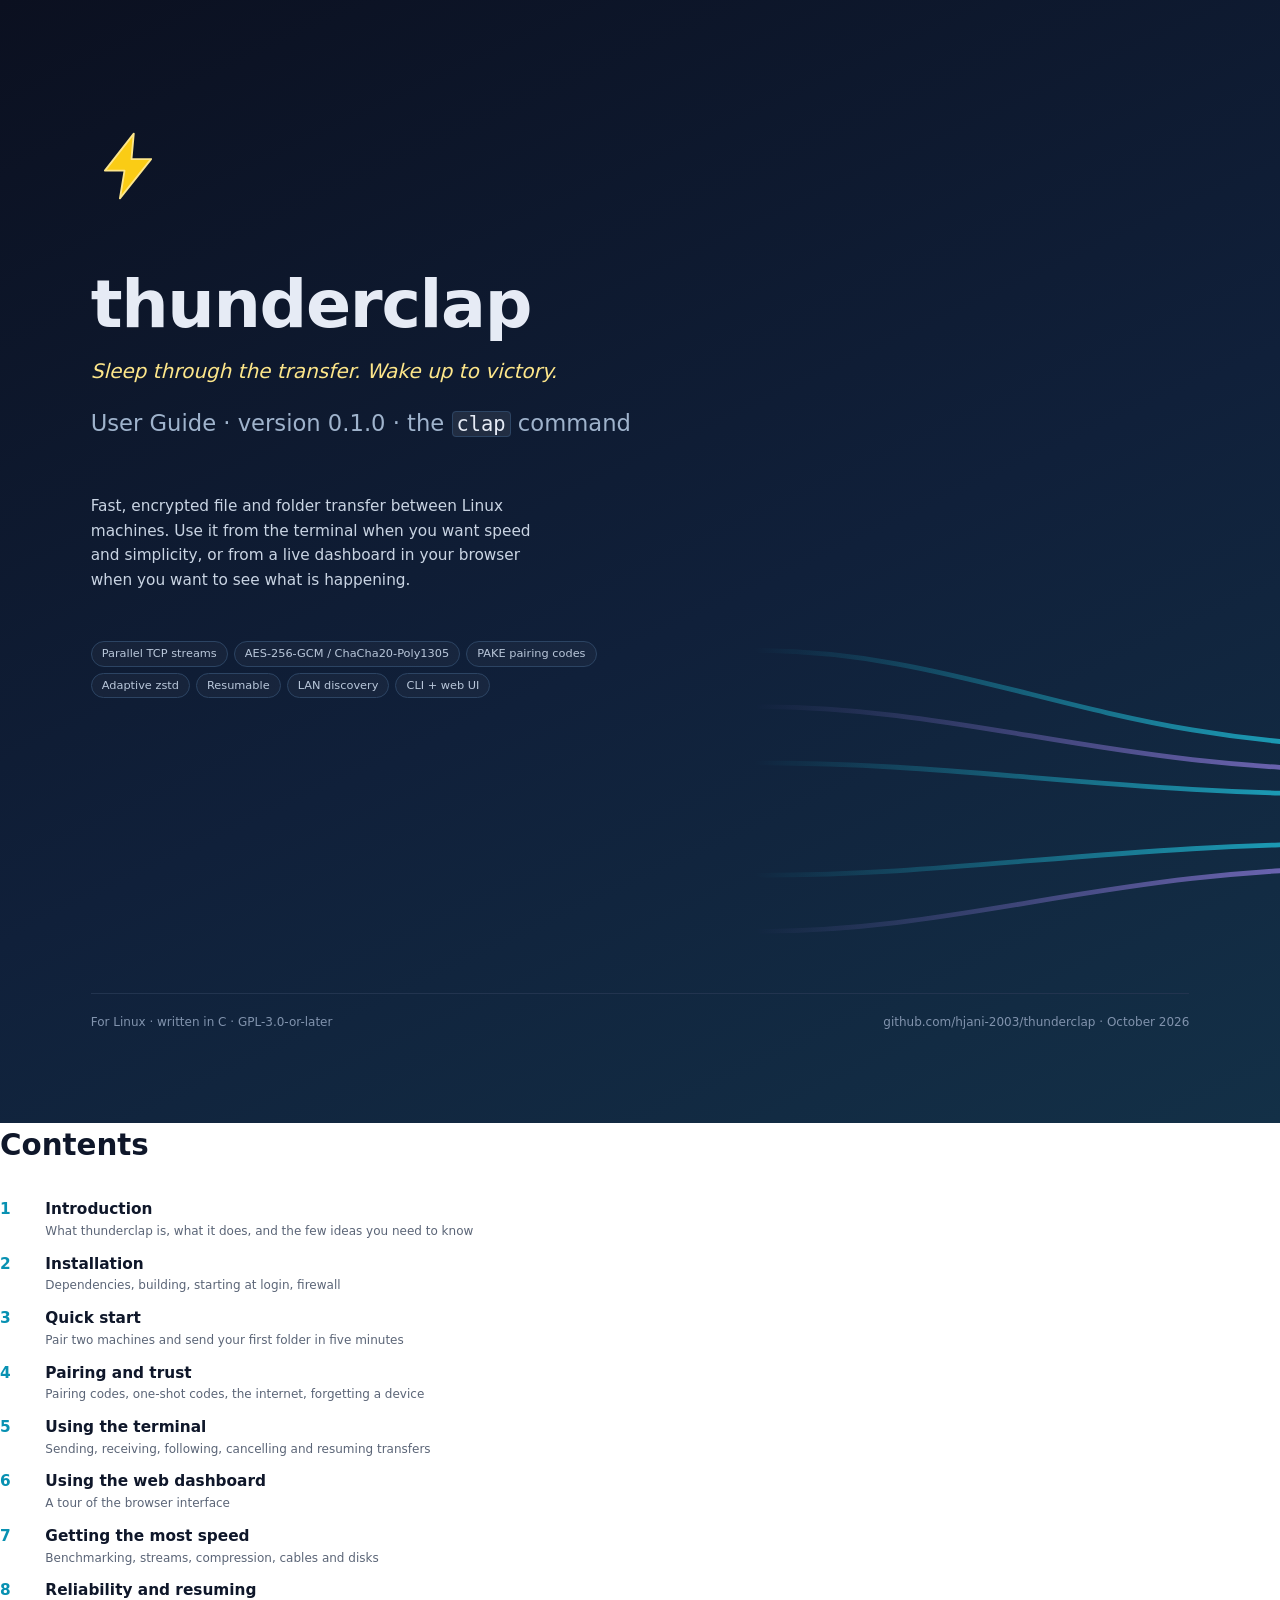
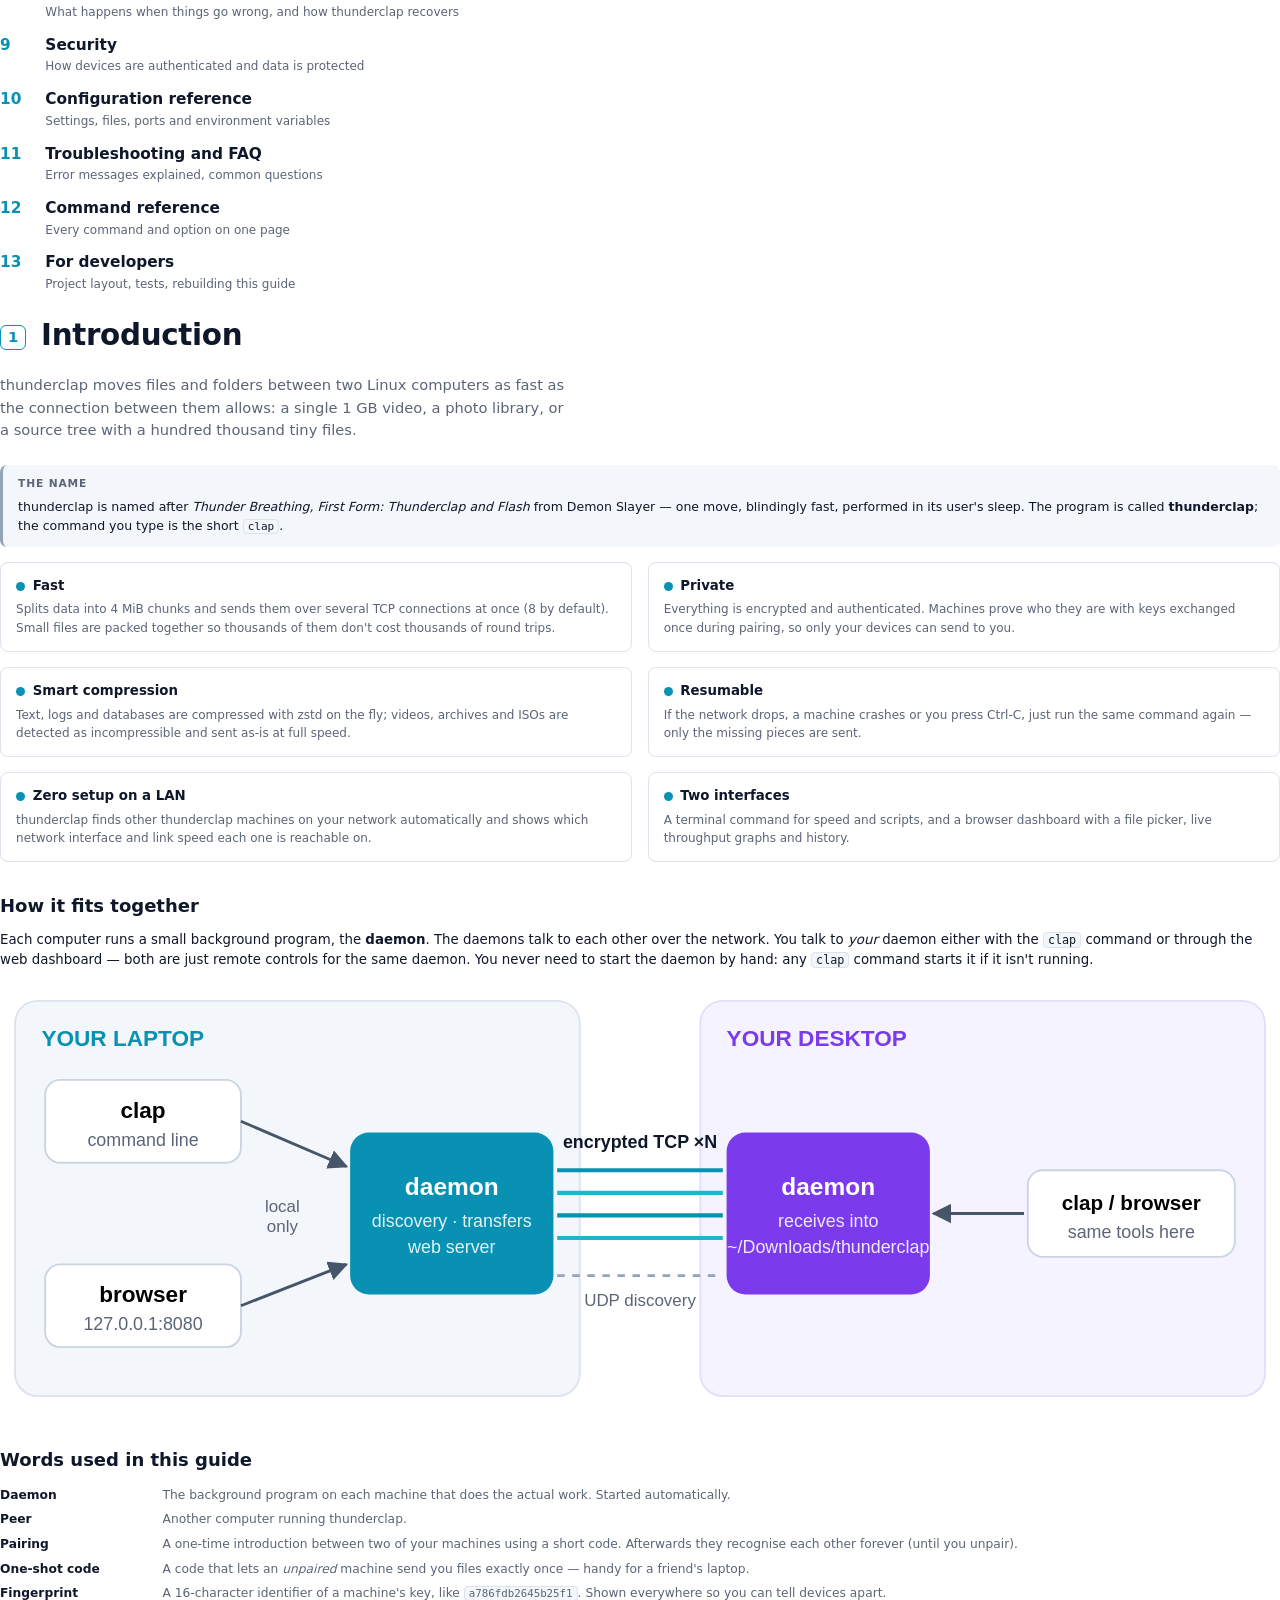
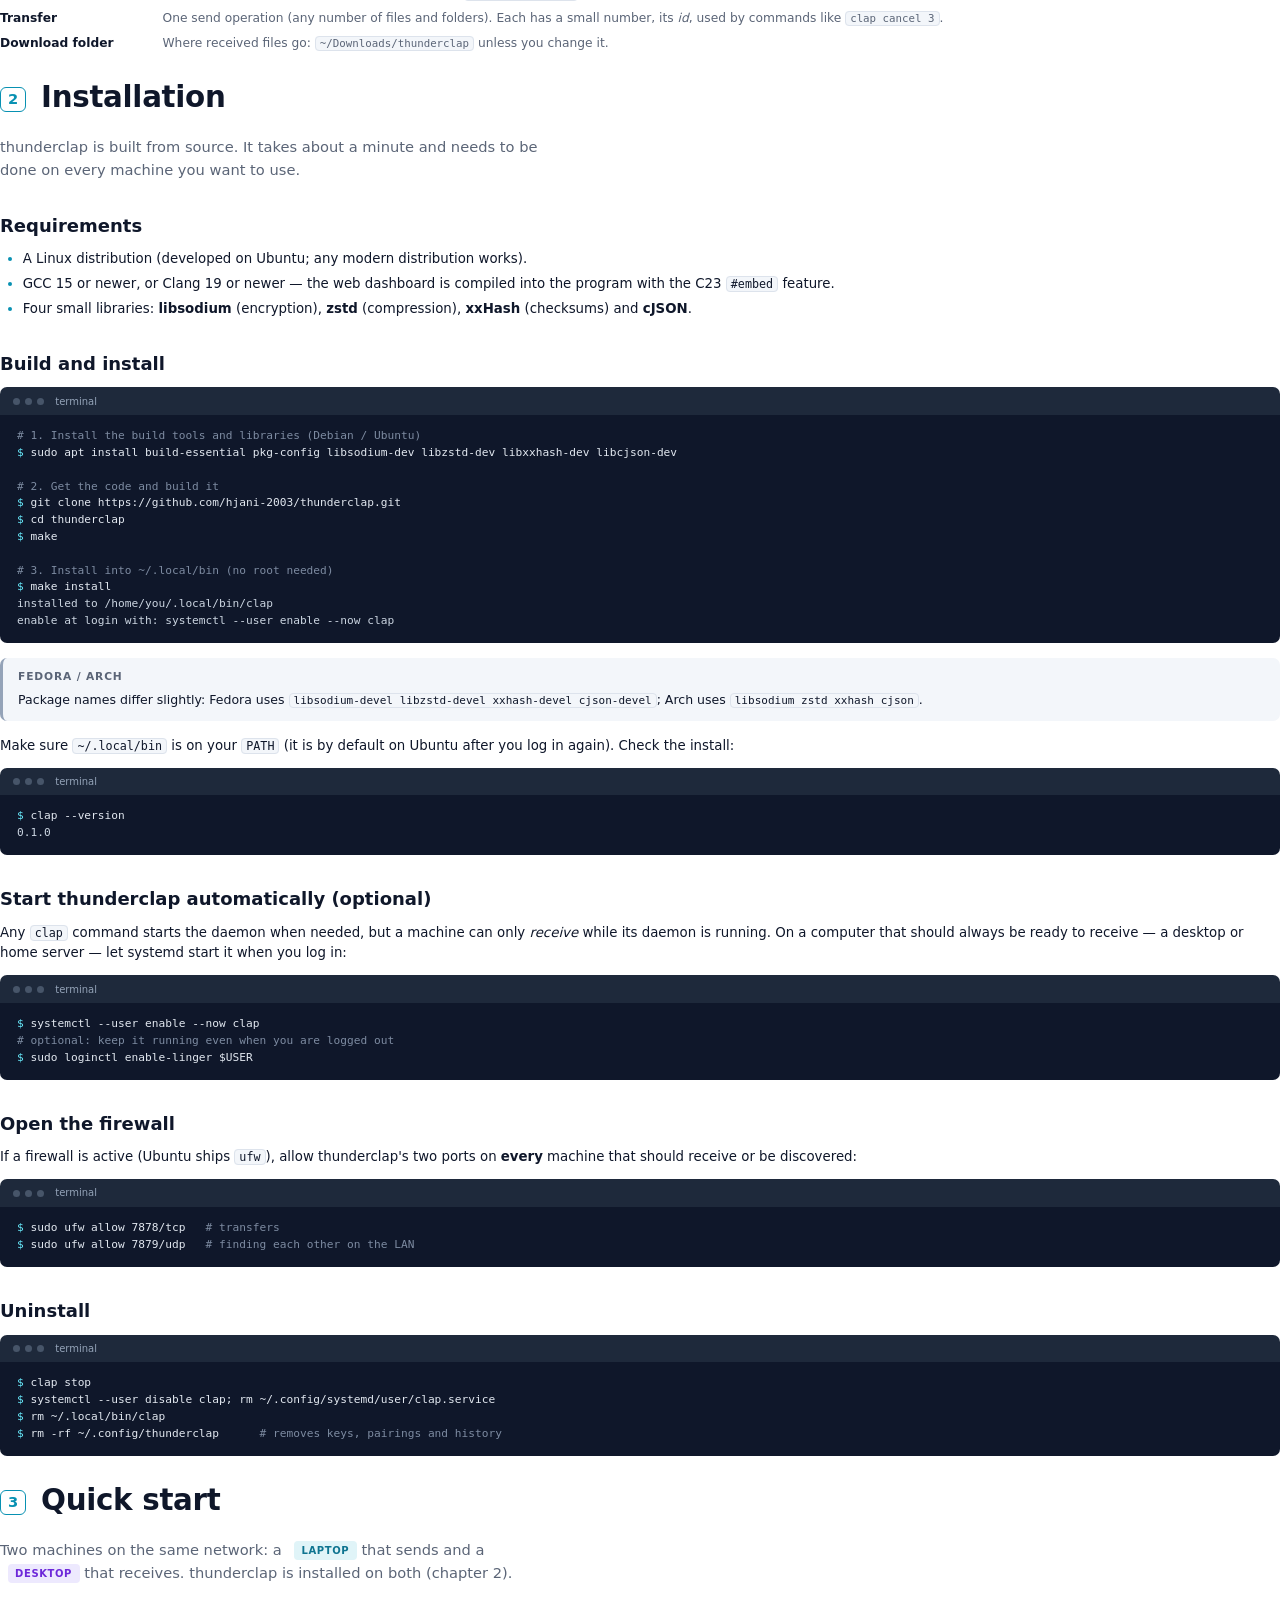
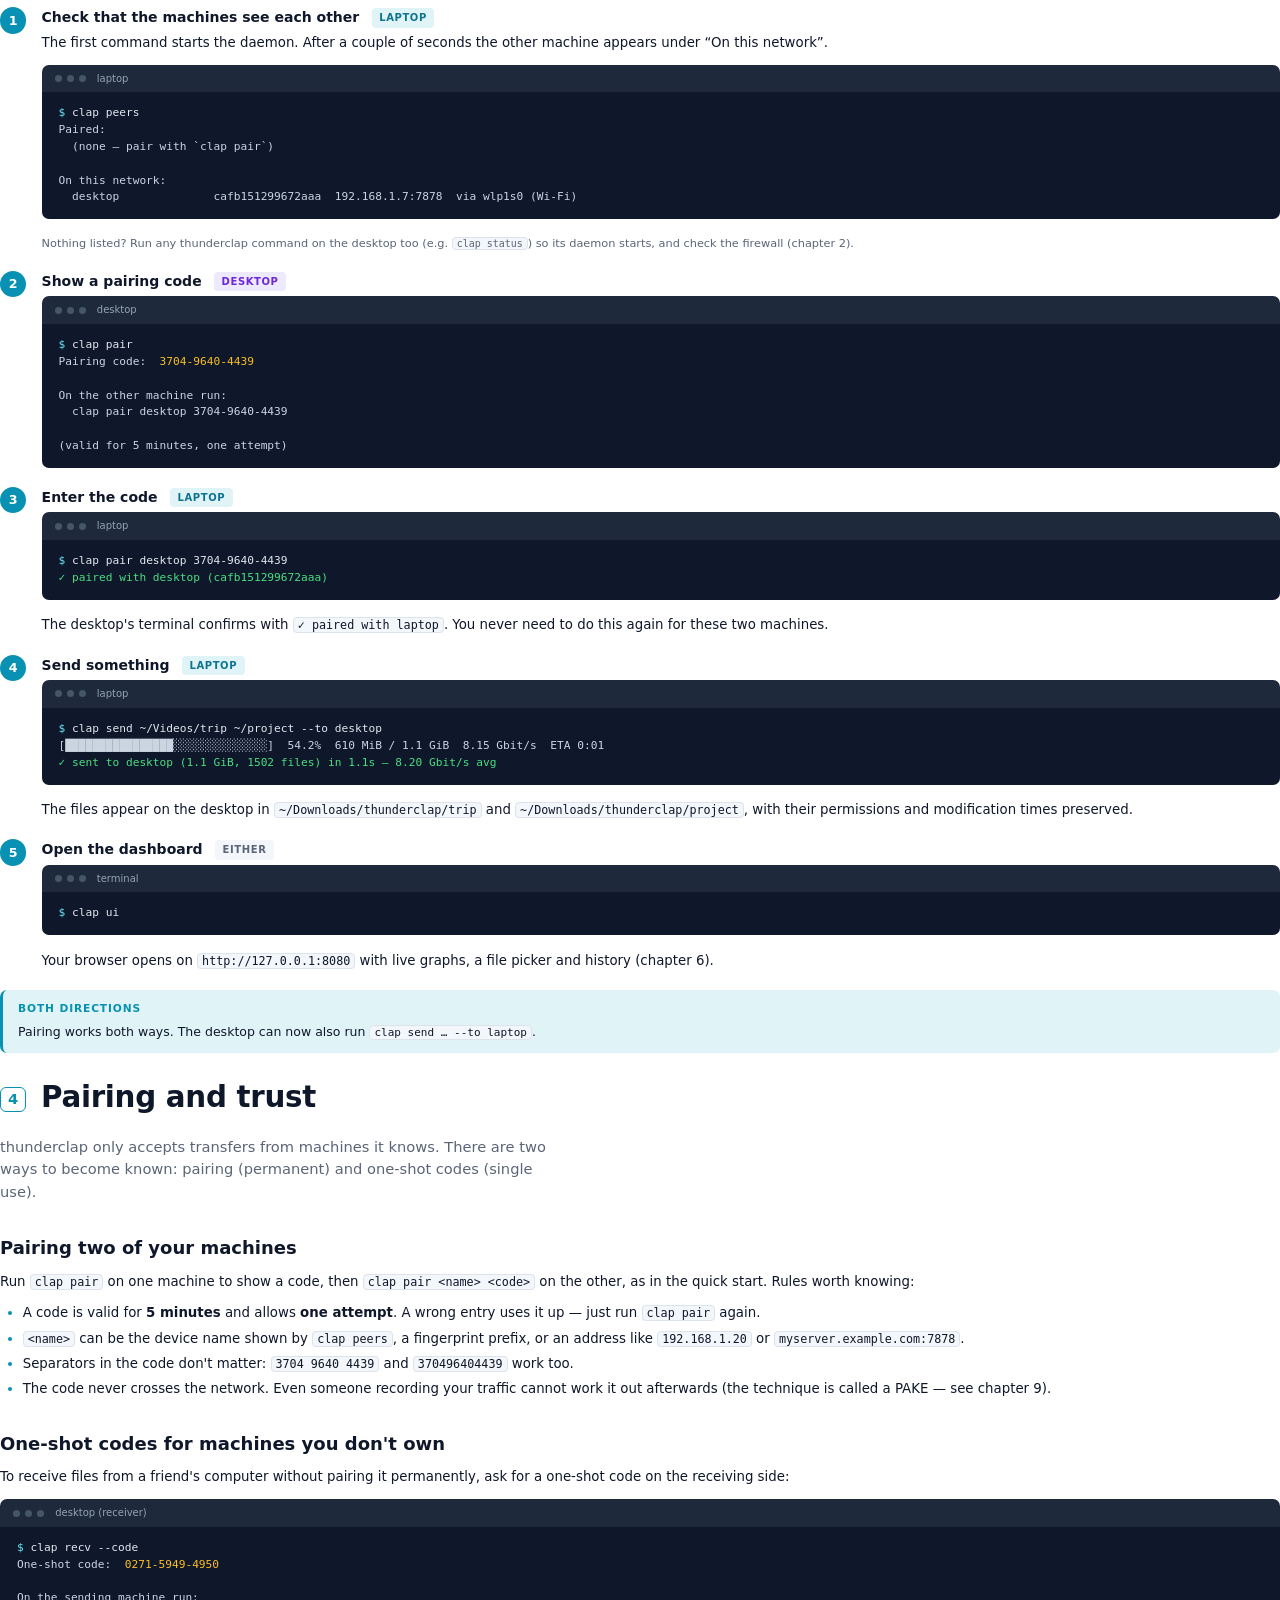
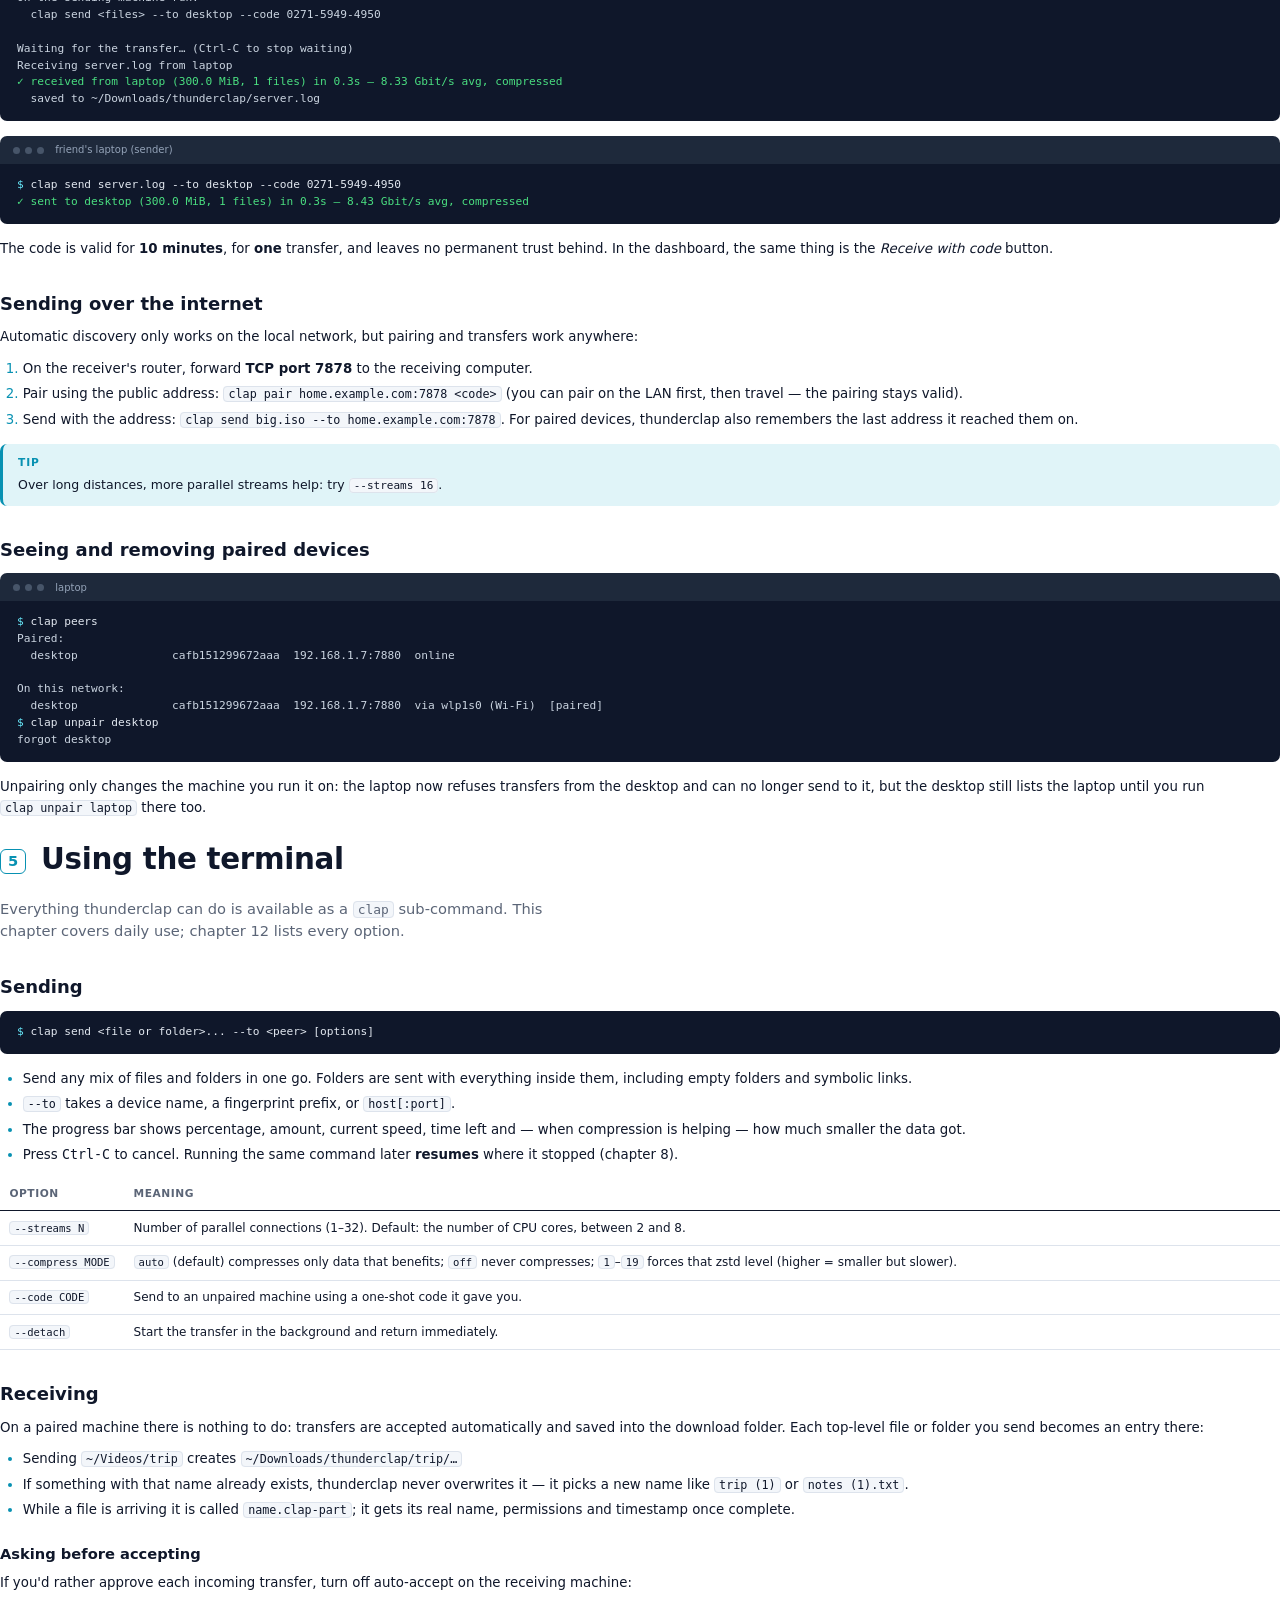
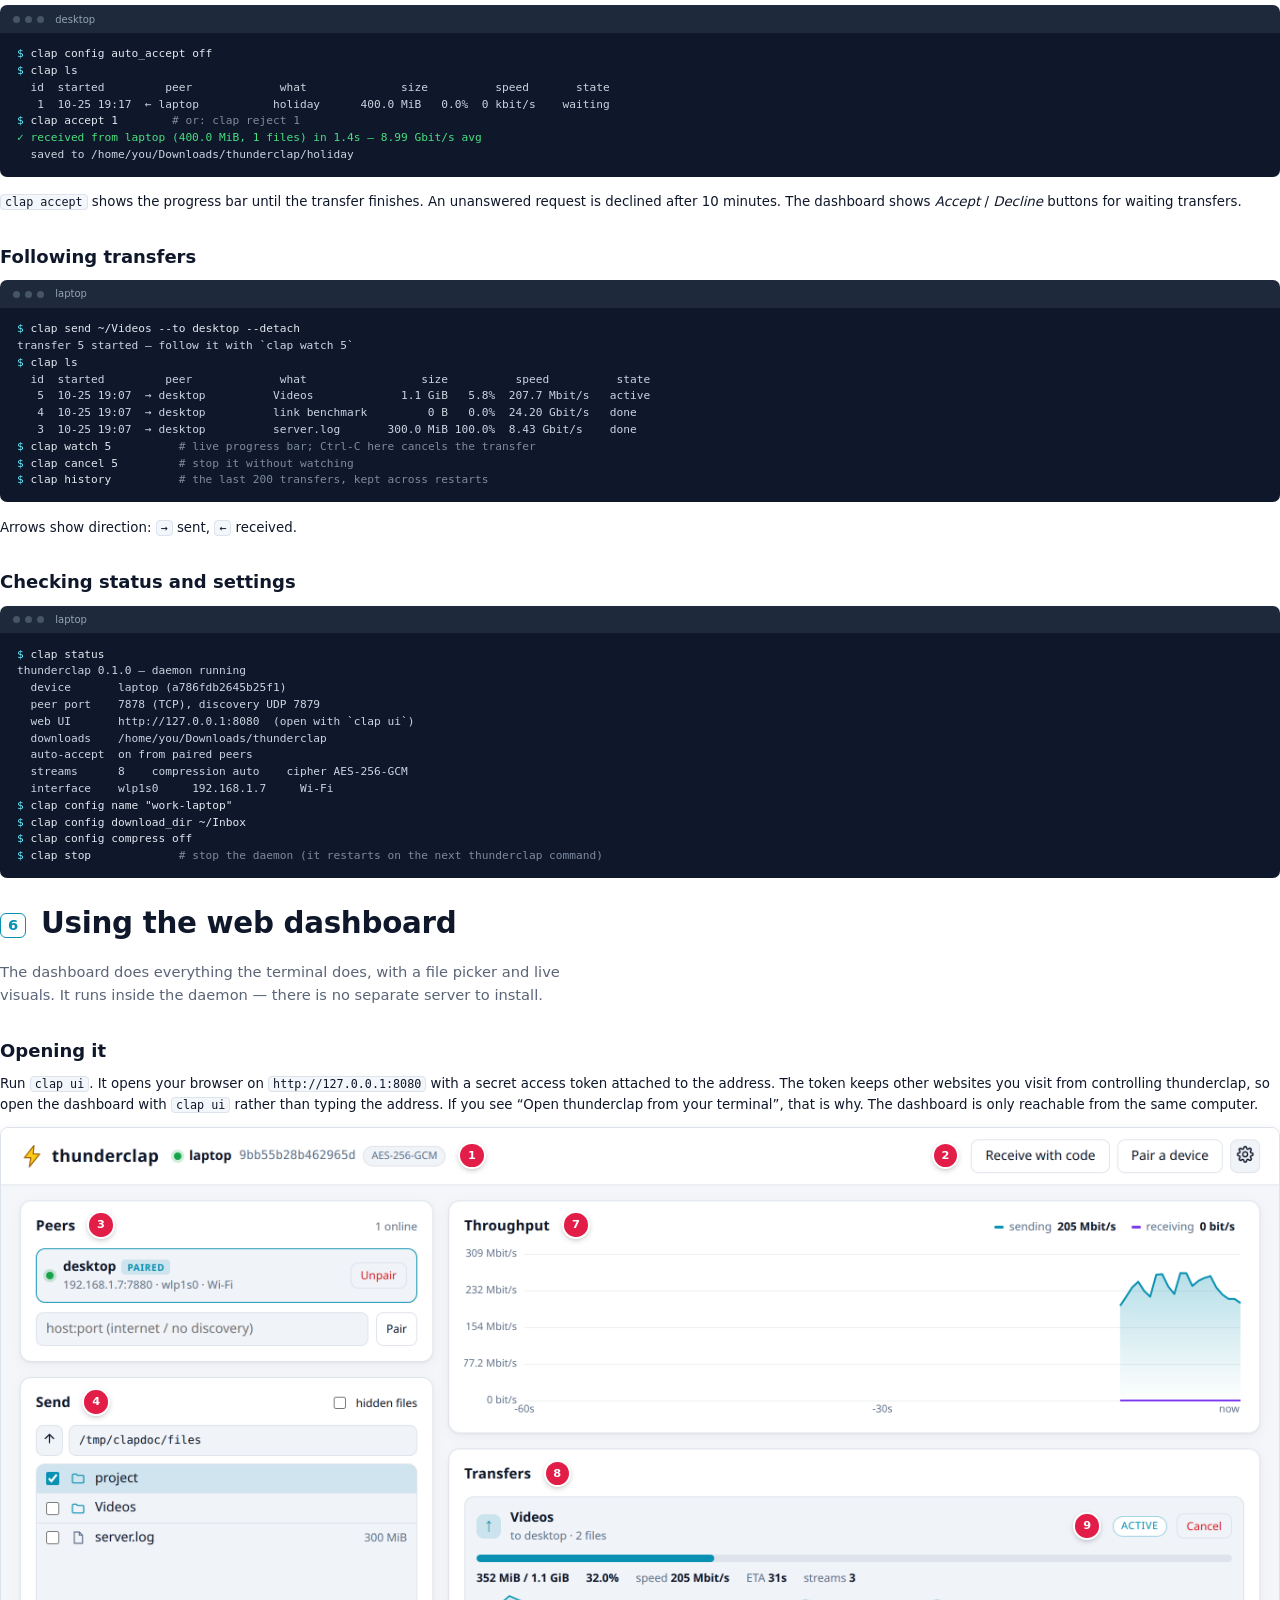
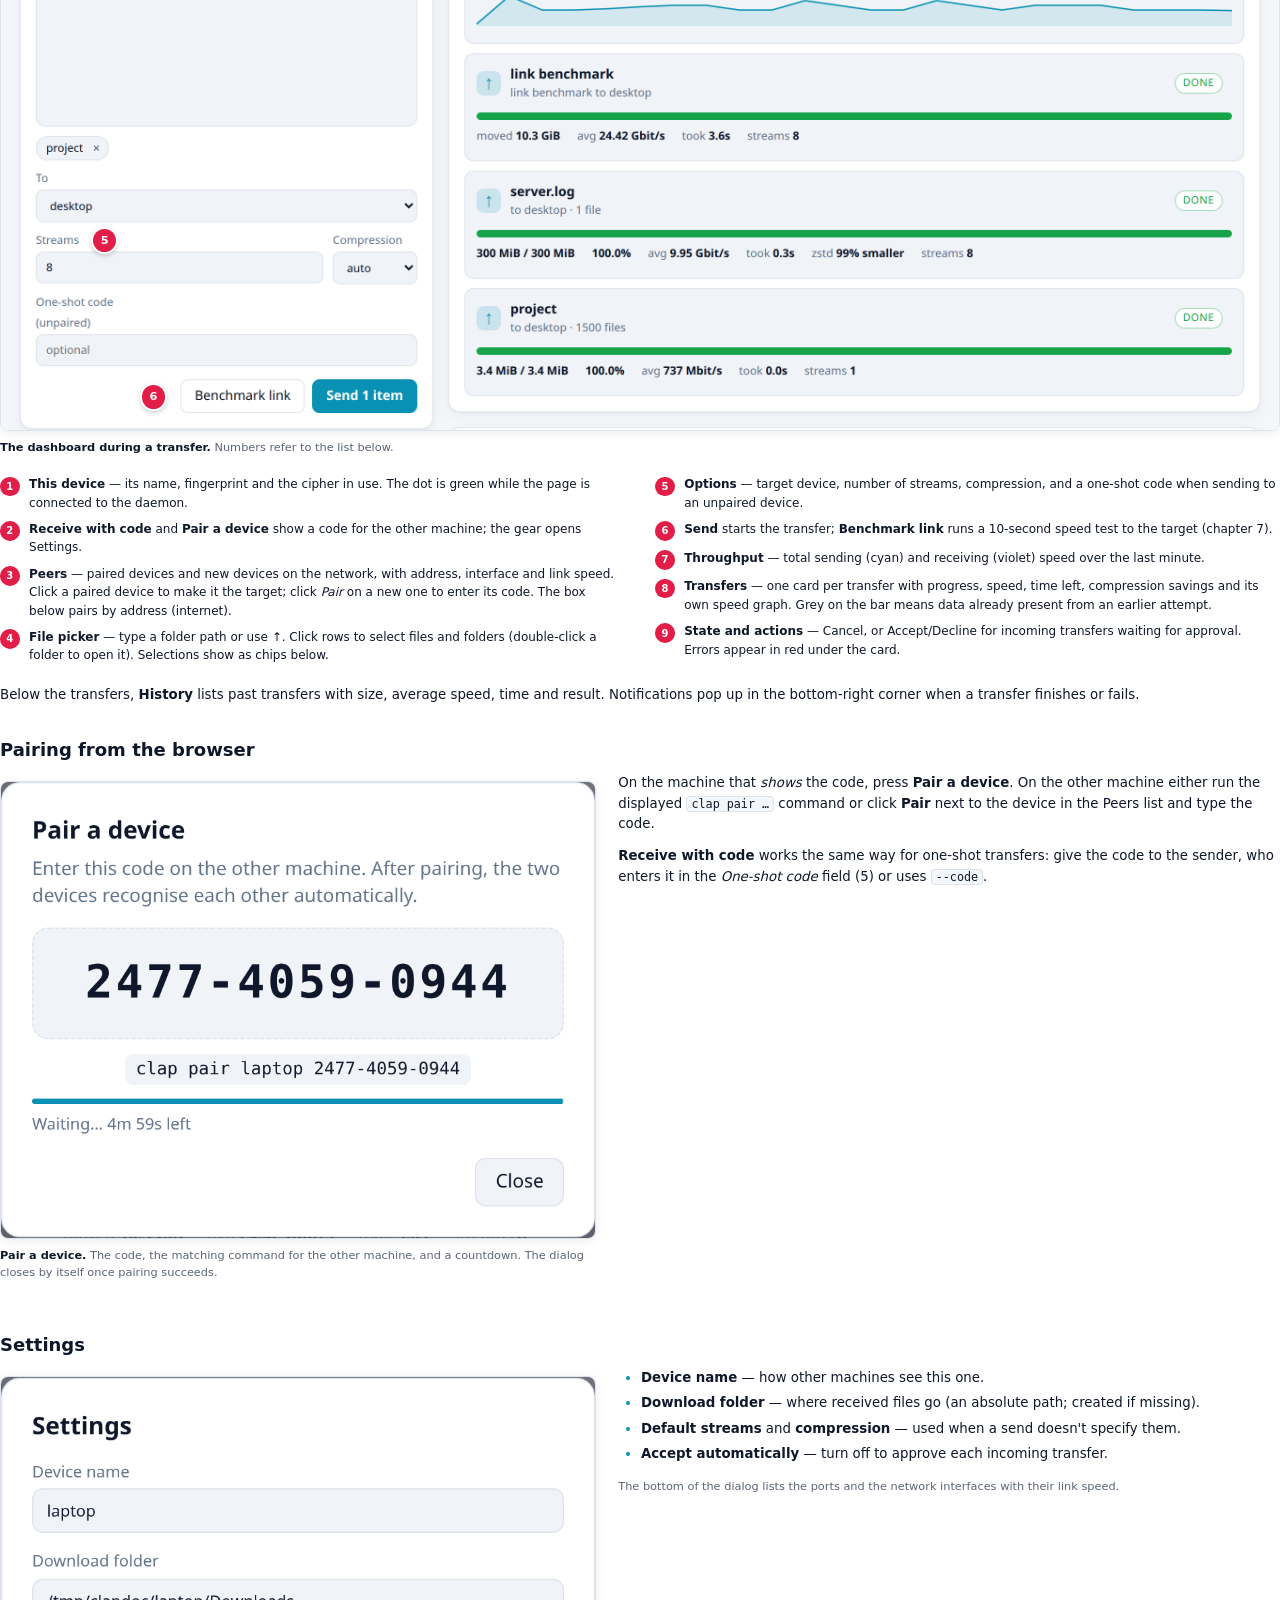
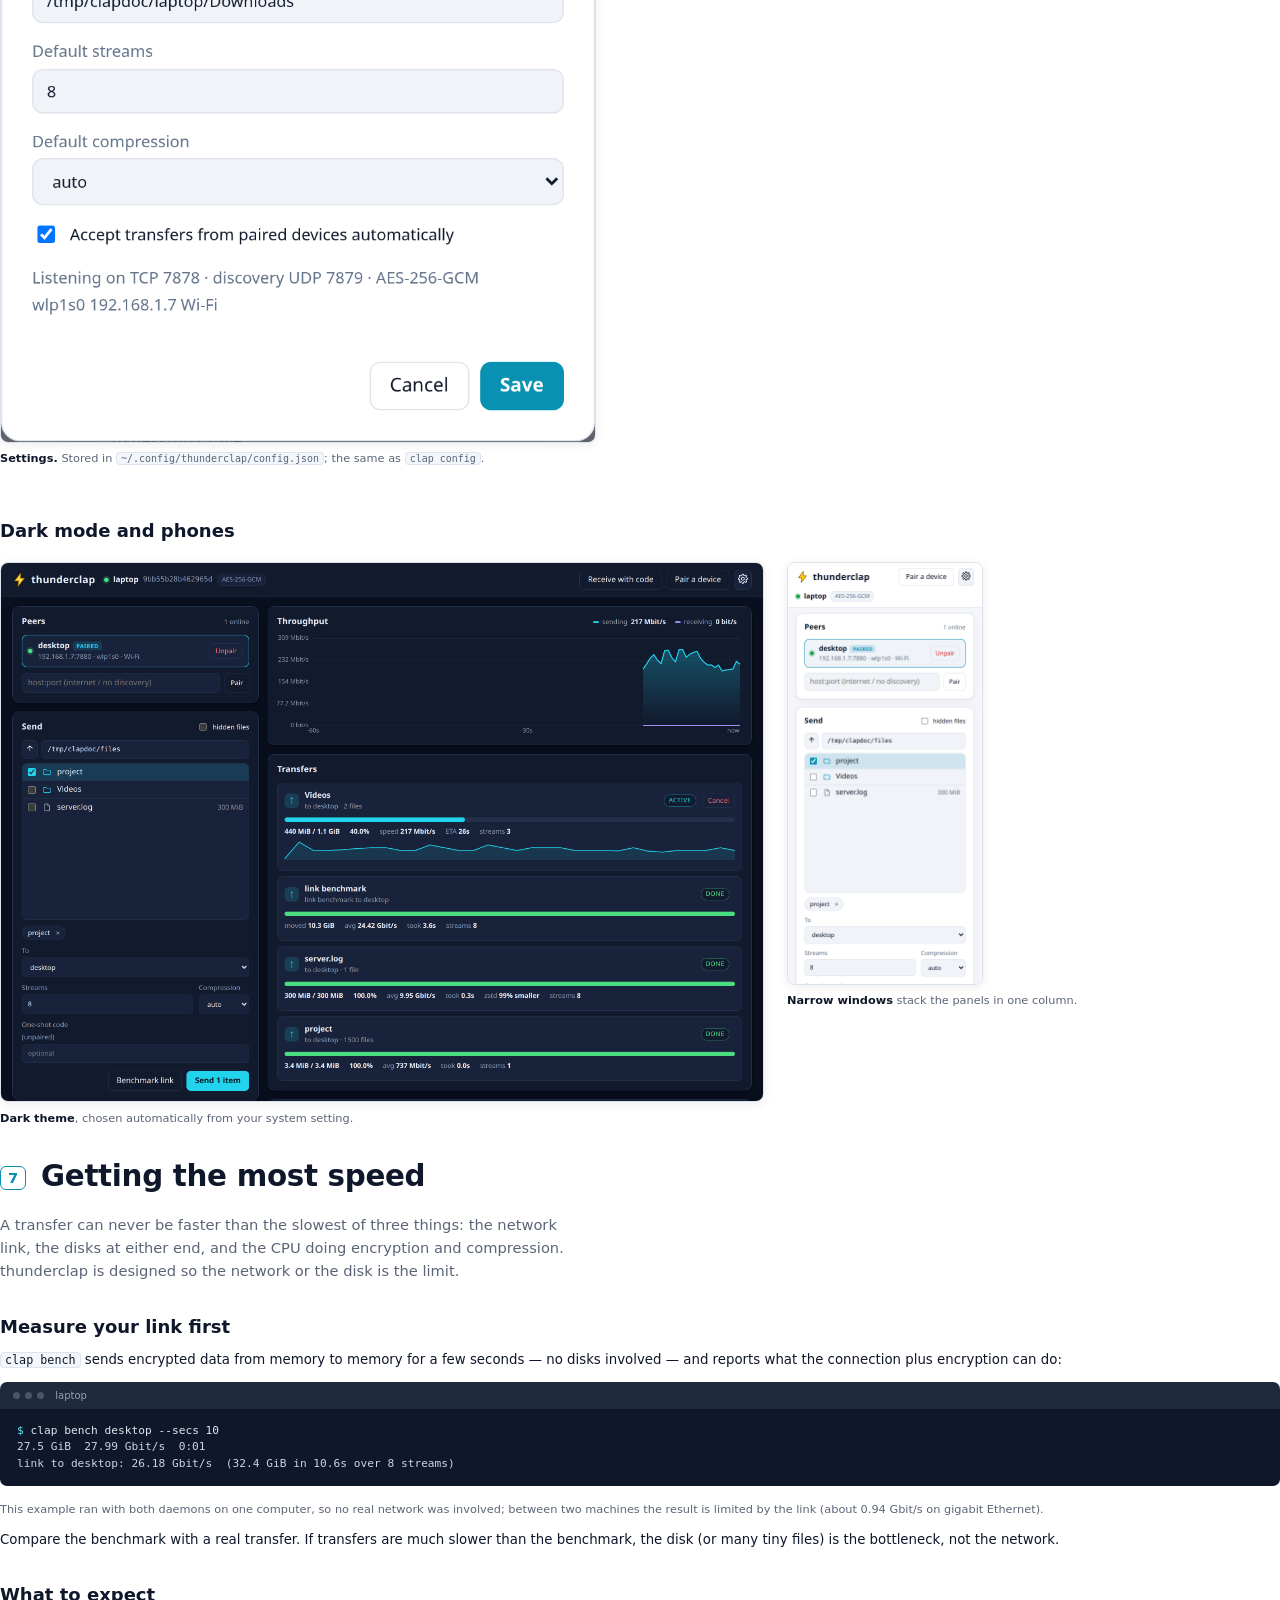
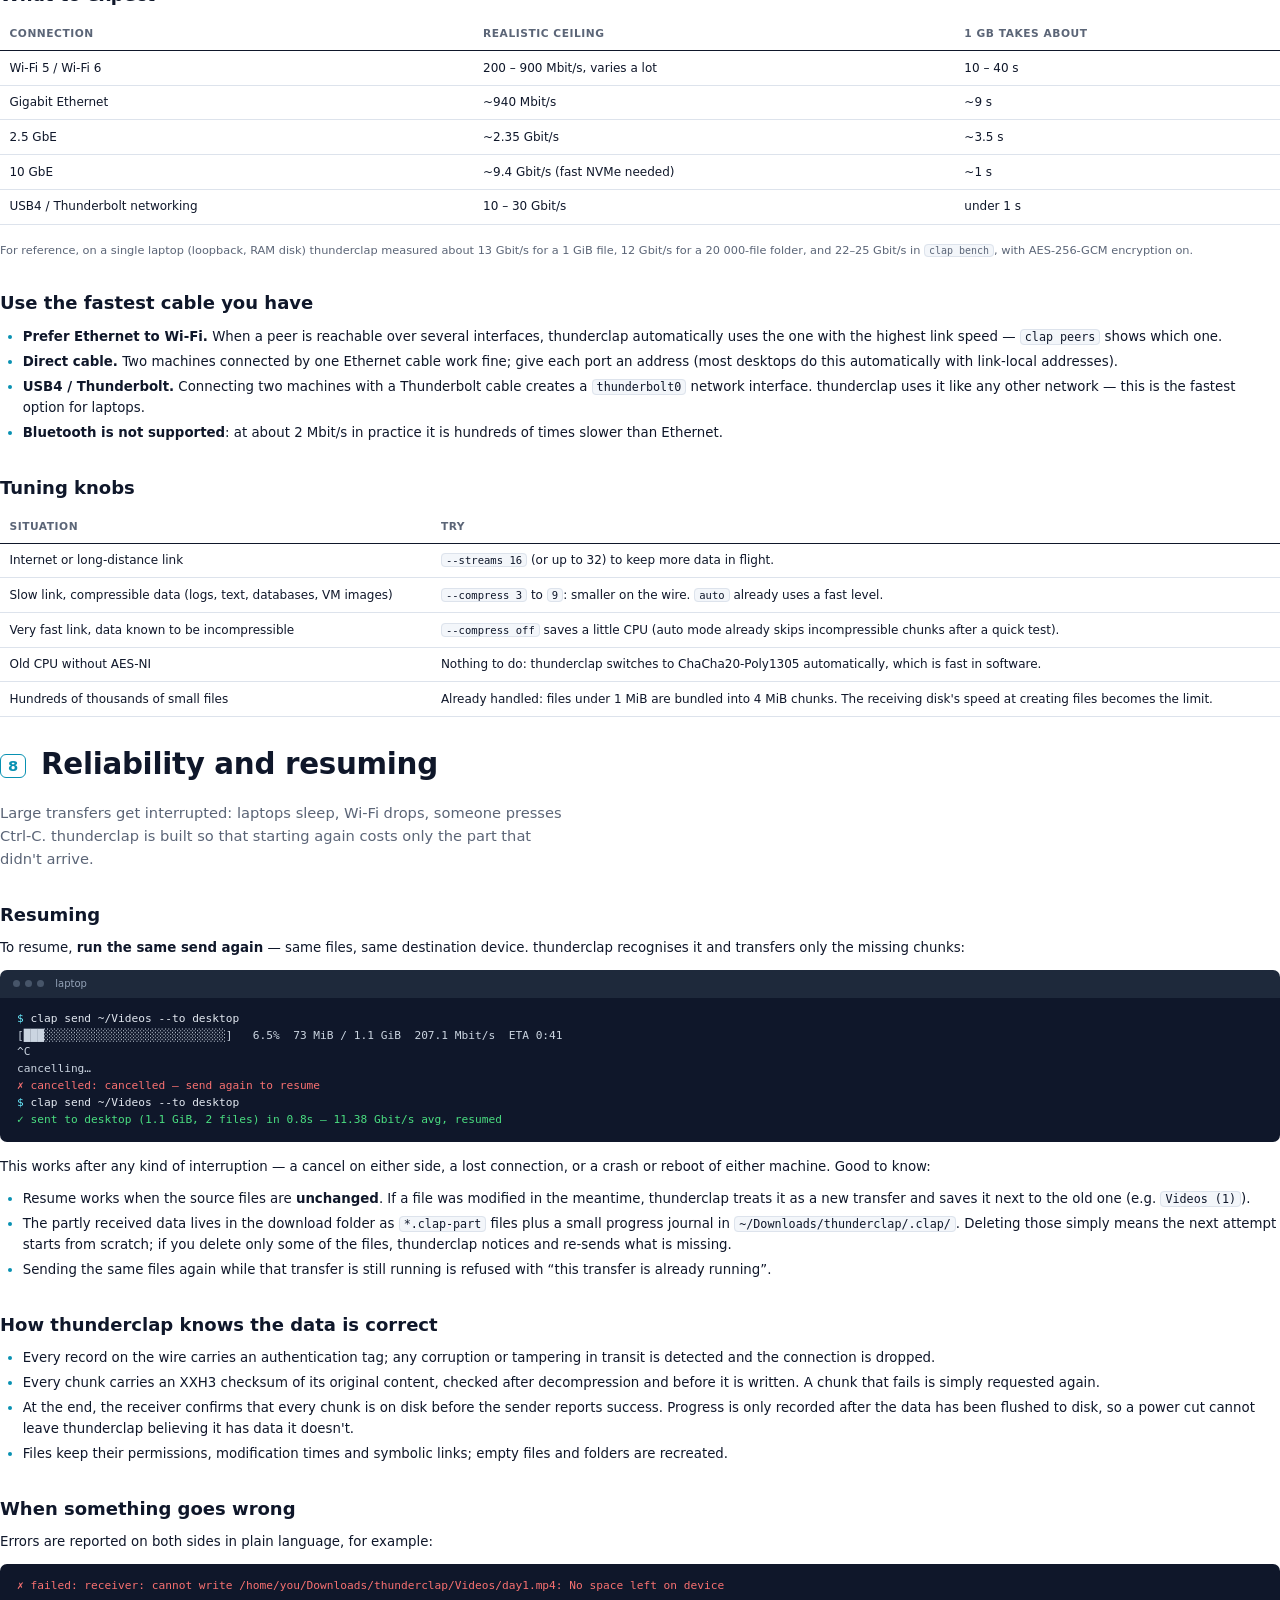
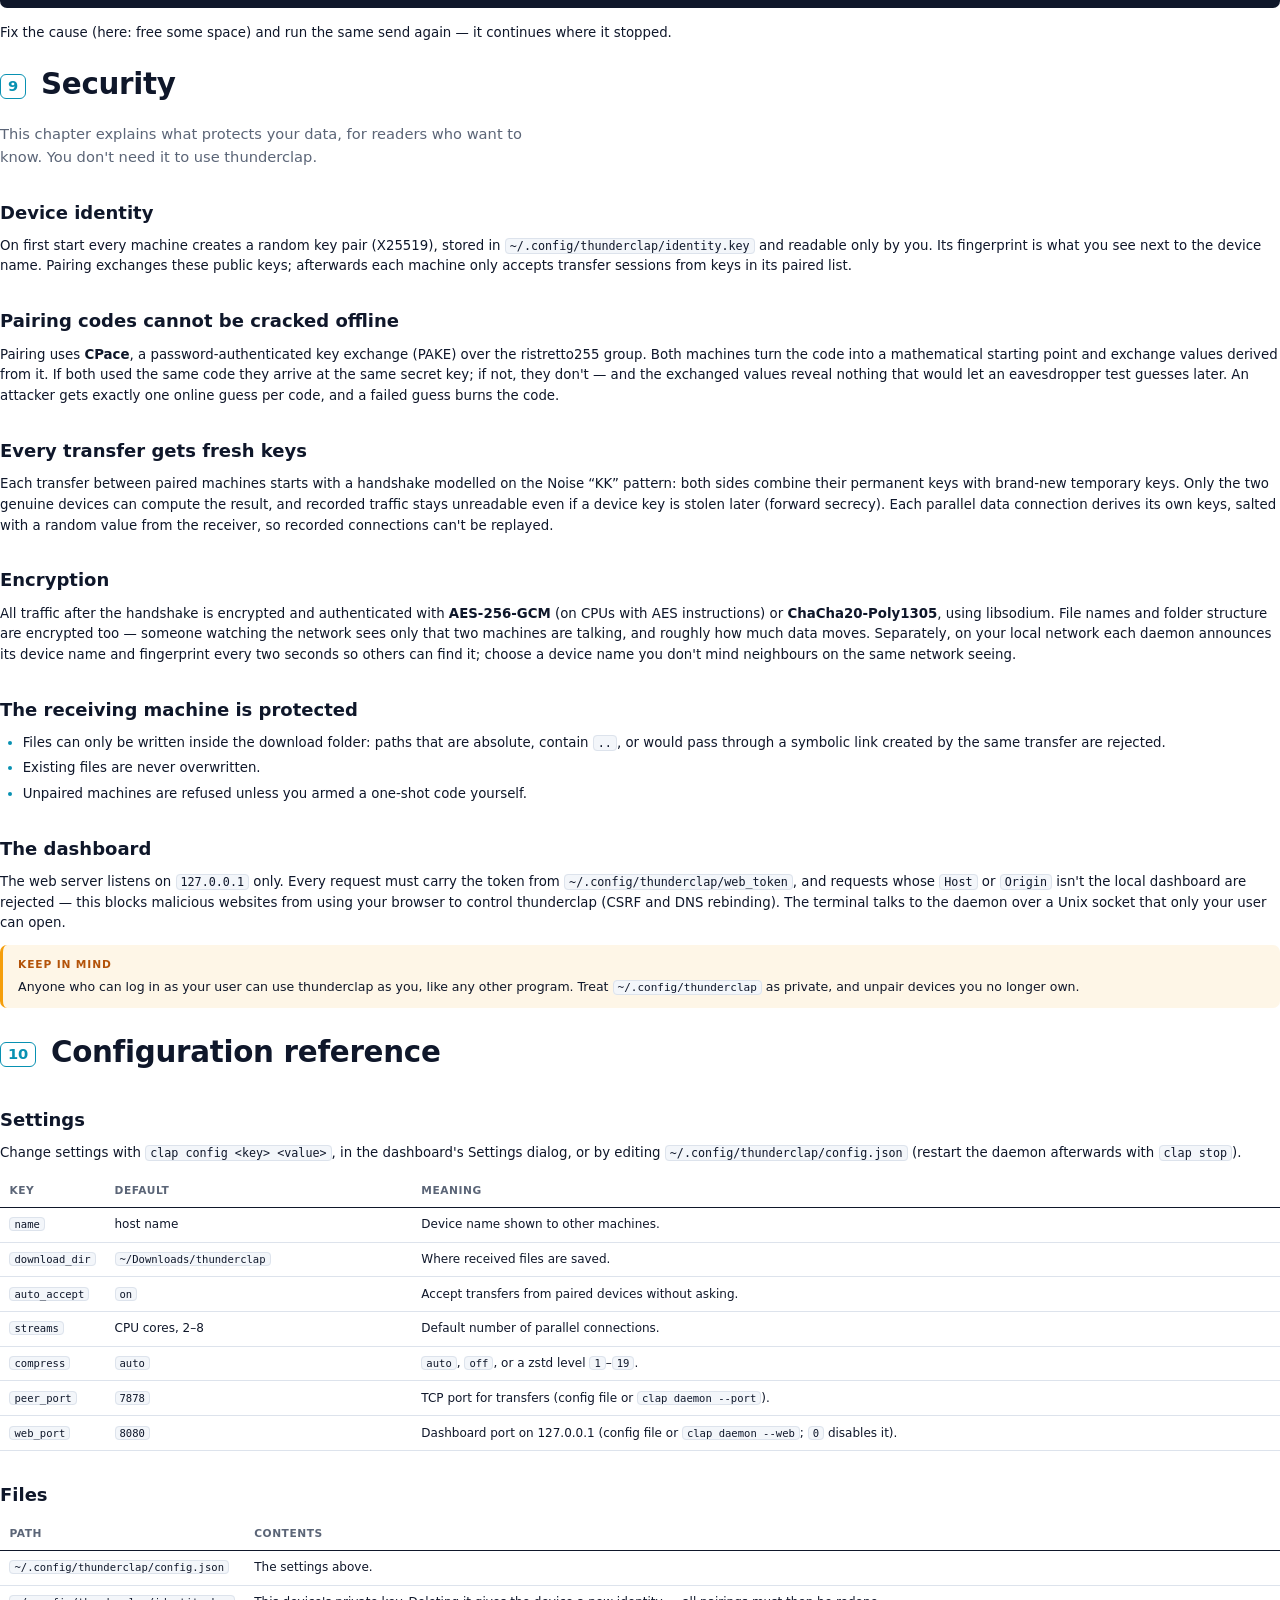
==== commit cbcd6b0e: "License under GPL-3.0-or-later and point docs at the GitHub repo - Add the GNU GPL v3 text as LICENS" ====
--- a/docs/guide/guide.html
+++ b/docs/guide/guide.html
@@ -42,7 +42,7 @@
       <path d="M0 235 C 140 235, 220 195, 400 195" stroke="url(#g2)"/>
     </g>
   </svg>
-  <div class="meta"><span>For Linux · written in C</span><span>October 2026</span></div>
+  <div class="meta"><span>For Linux · written in C · GPL-3.0-or-later</span><span>github.com/hjani-2003/thunderclap · October 2026</span></div>
 </section>
 
 <!-- ======================= TOC ======================= -->
@@ -161,7 +161,7 @@
 <span class="p">$ </span>sudo apt install build-essential pkg-config libsodium-dev libzstd-dev libxxhash-dev libcjson-dev
 
 <span class="c"># 2. Get the code and build it</span>
-<span class="p">$ </span>git clone https://github.com/&lt;you&gt;/thunderclap.git
+<span class="p">$ </span>git clone https://github.com/hjani-2003/thunderclap.git
 <span class="p">$ </span>cd thunderclap
 <span class="p">$ </span>make
 
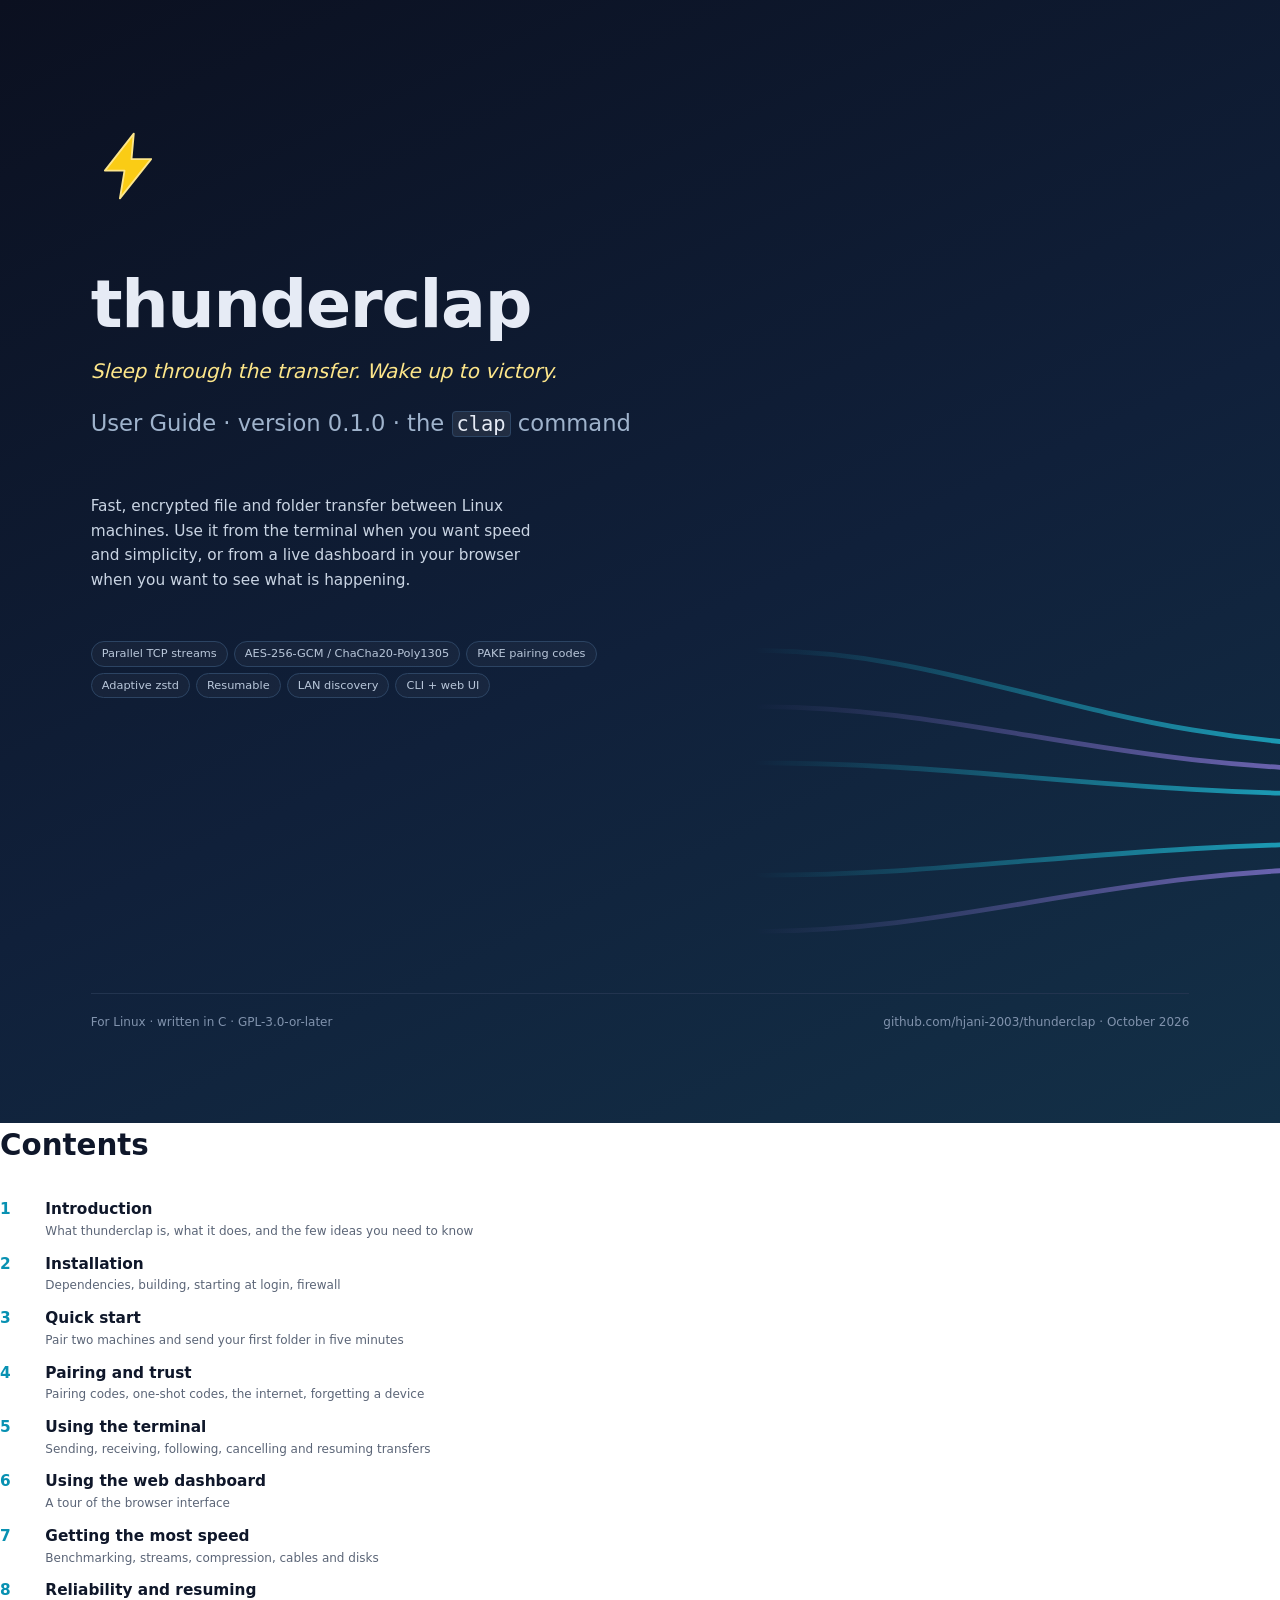
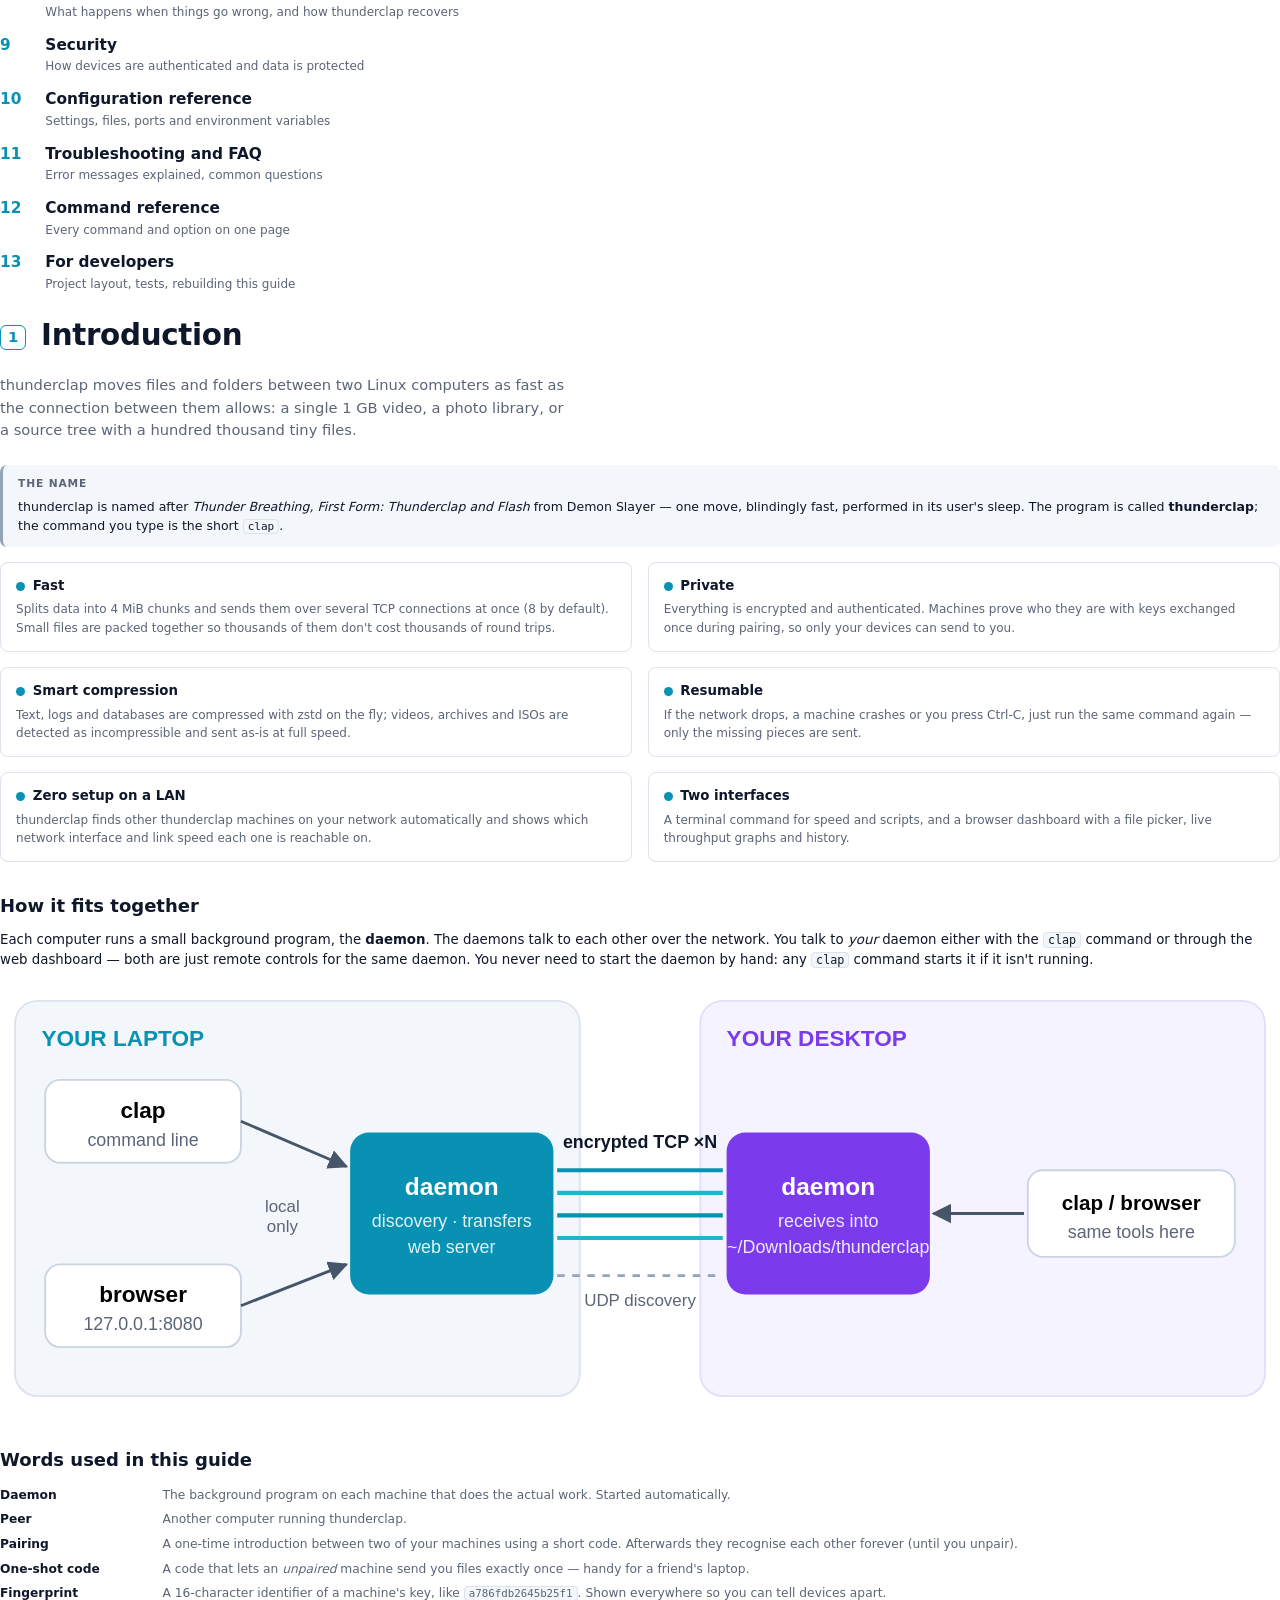
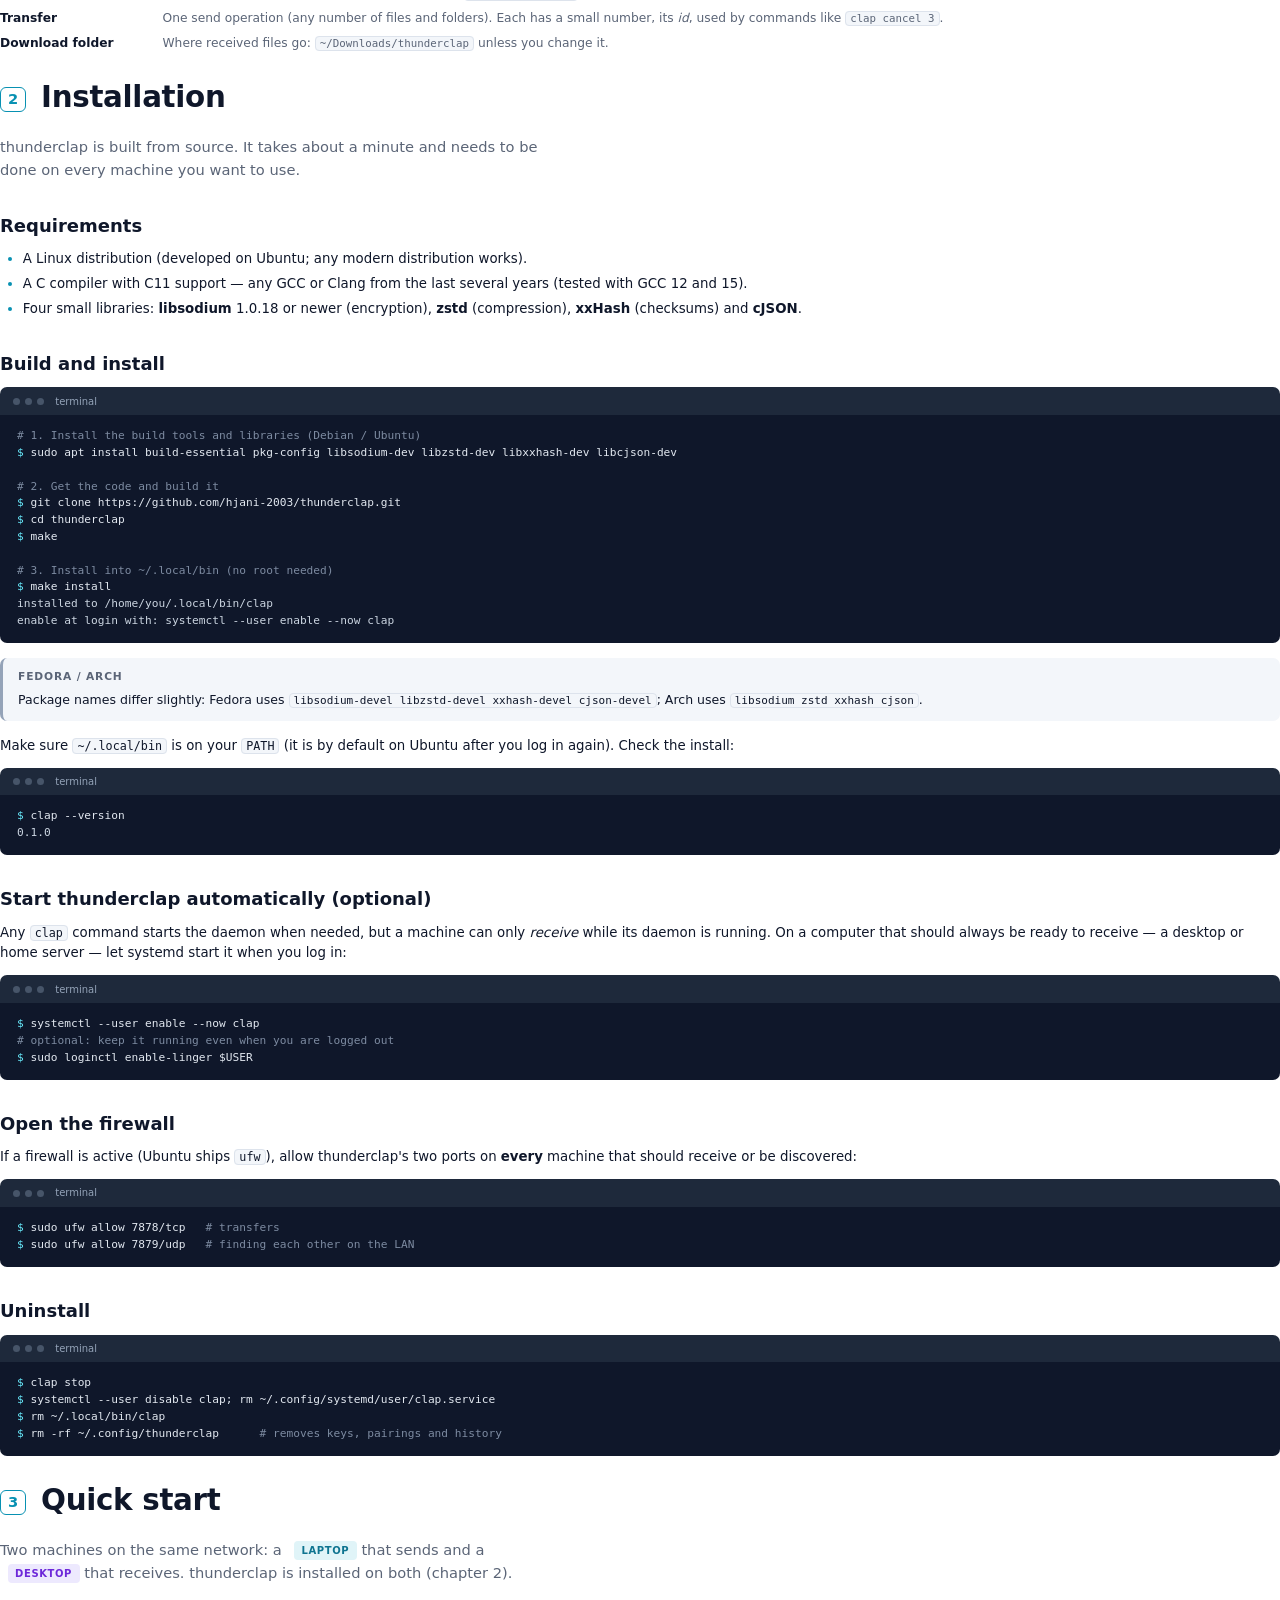
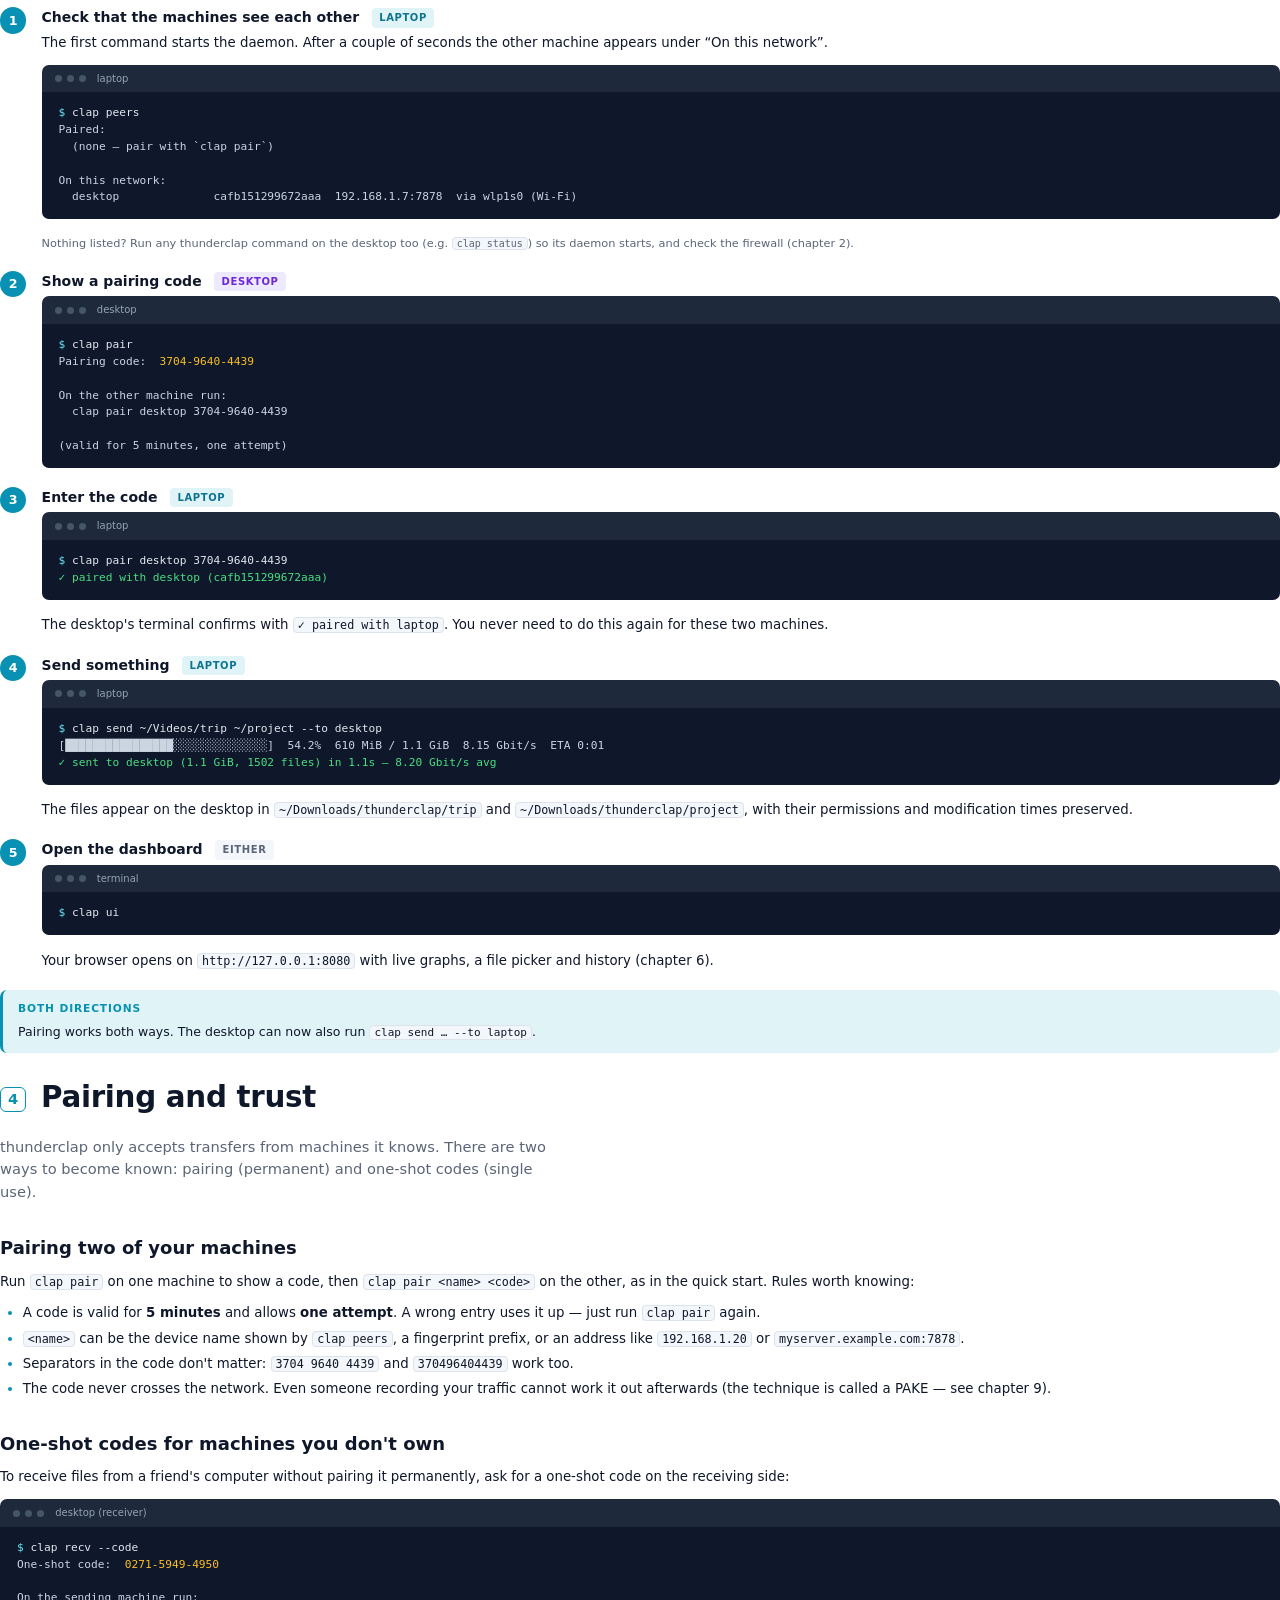
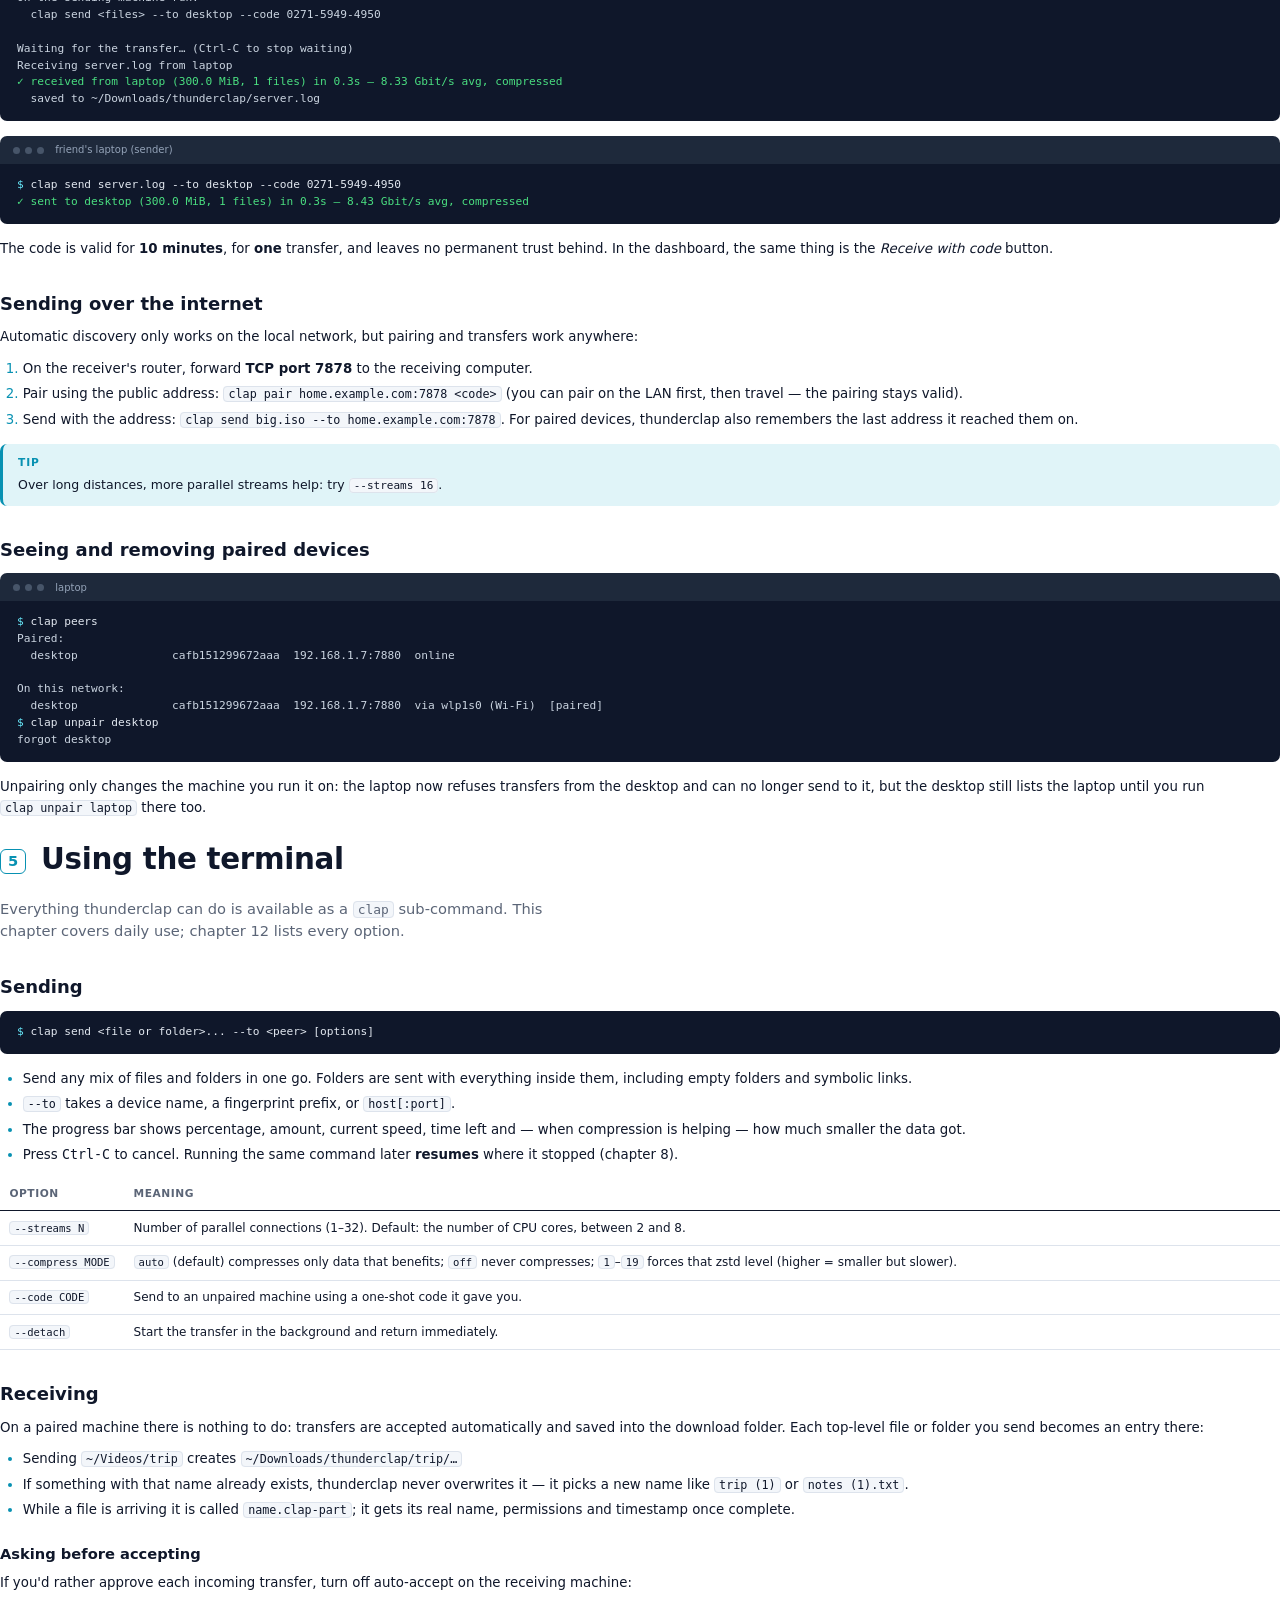
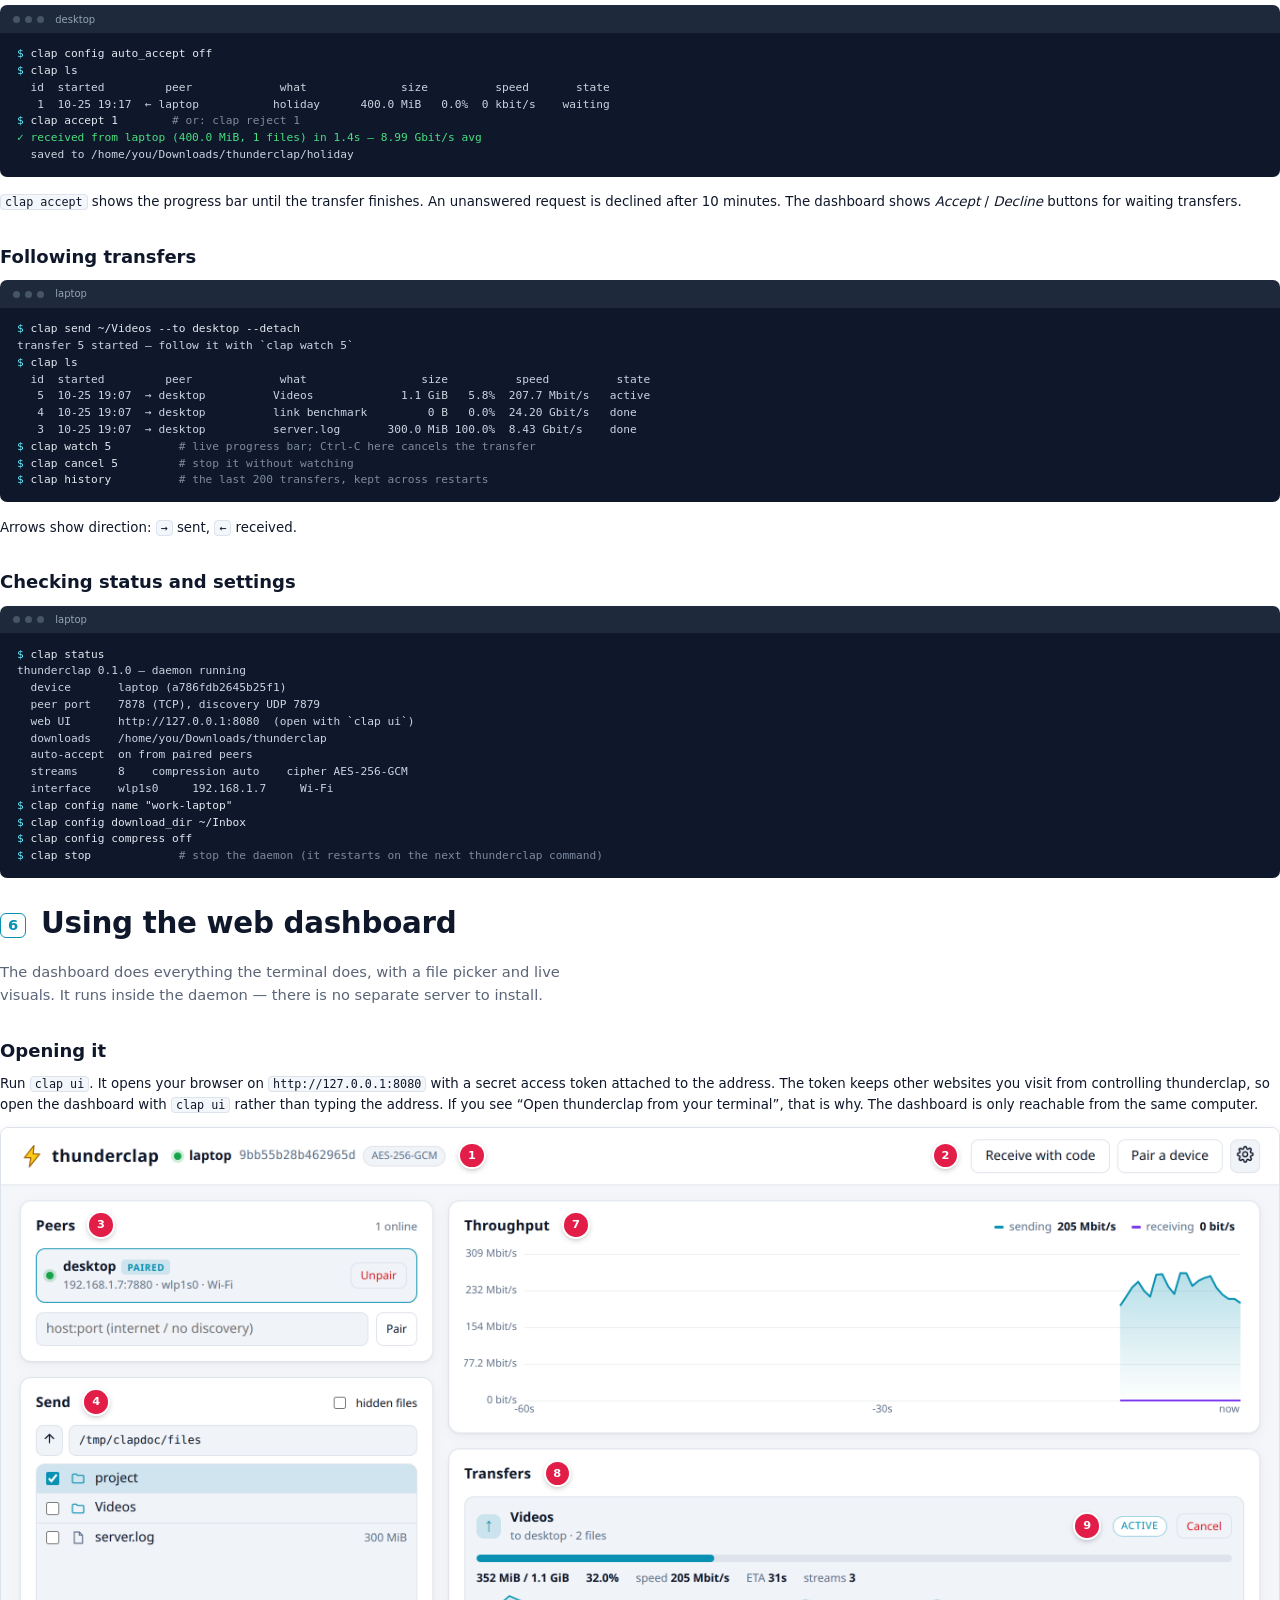
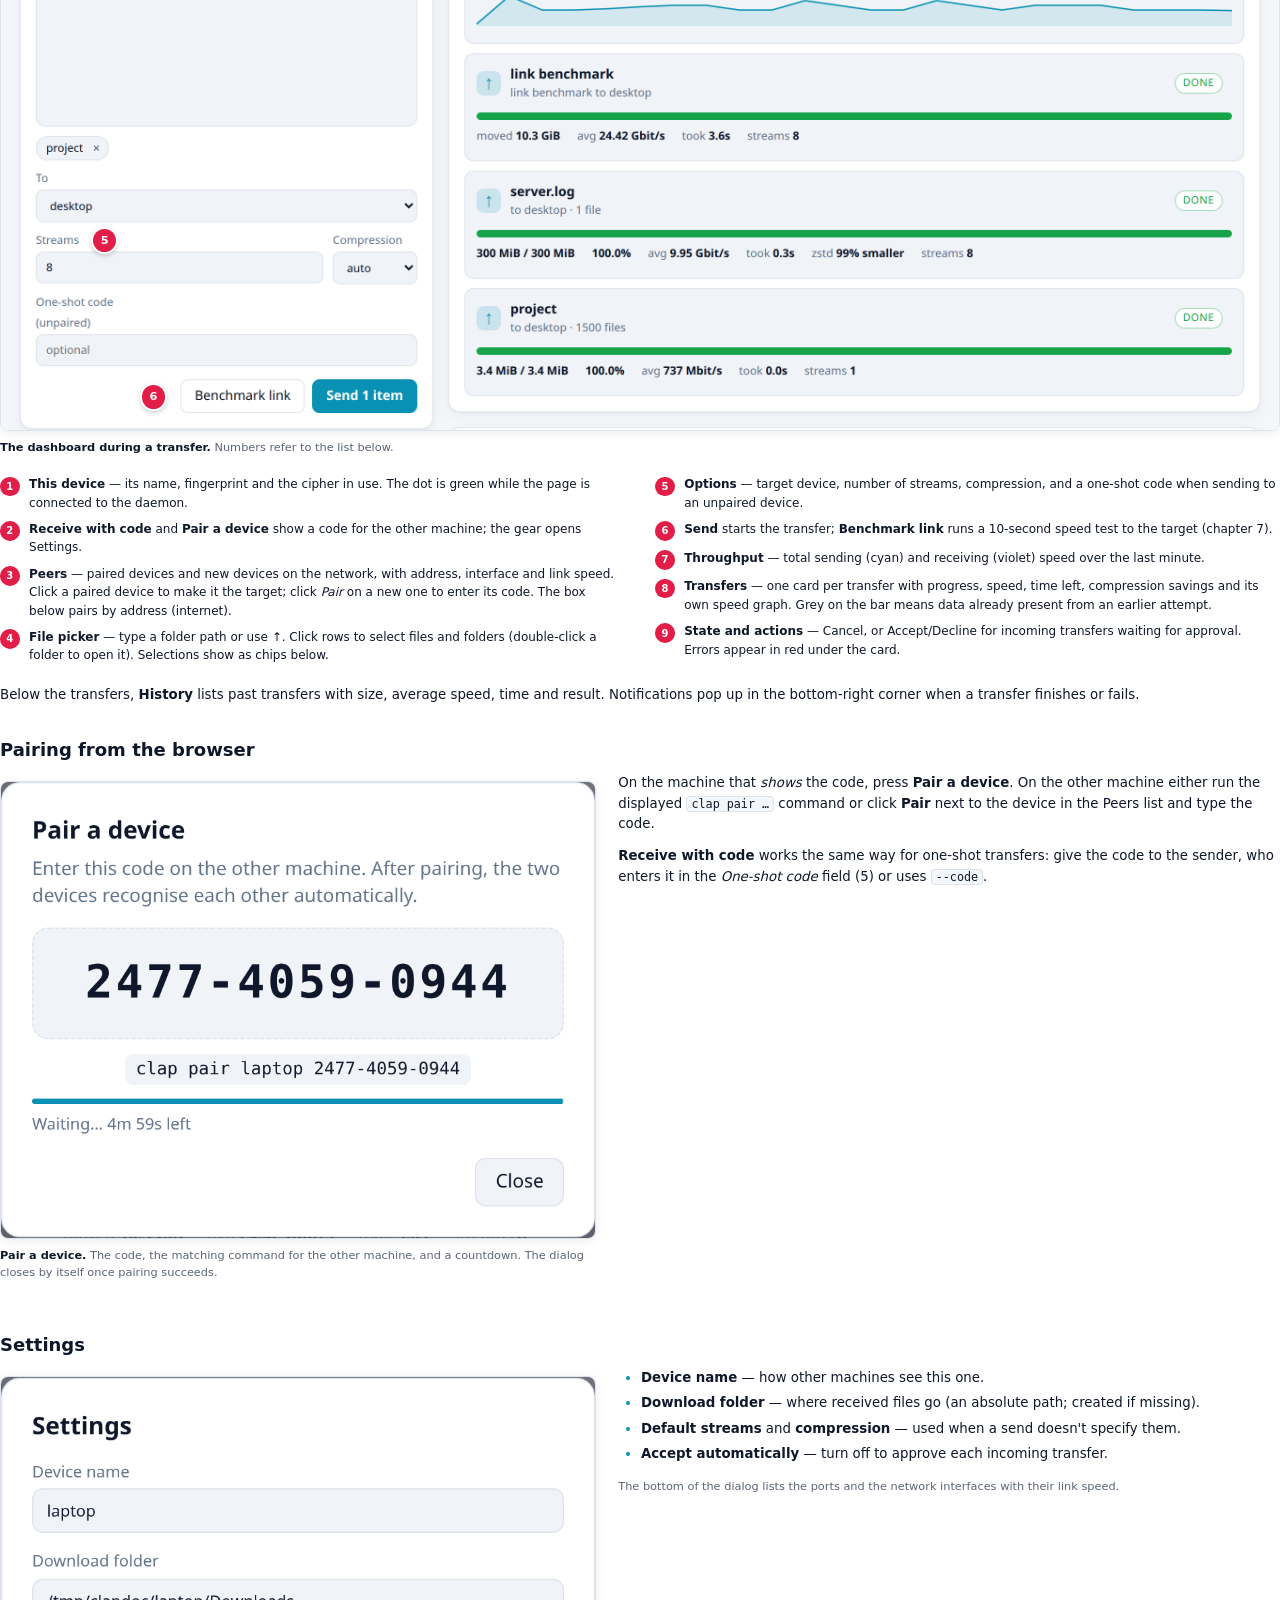
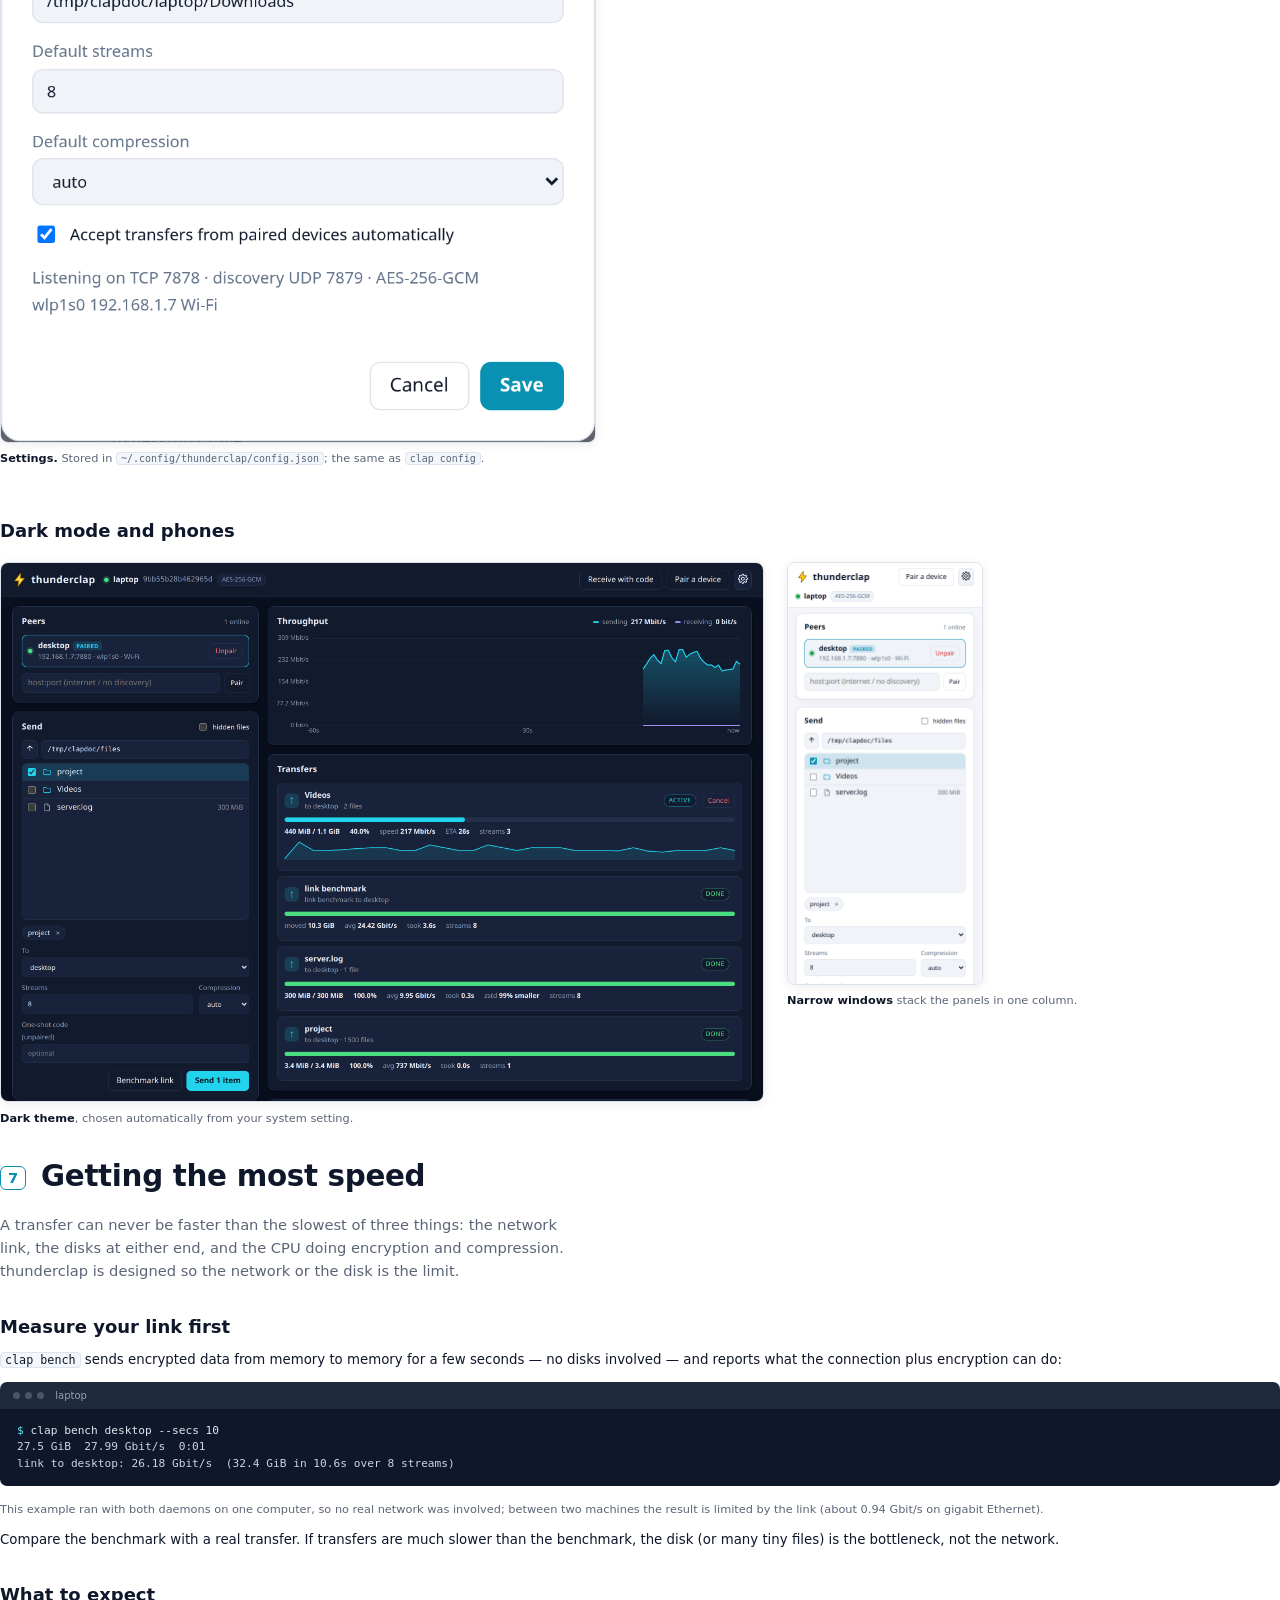
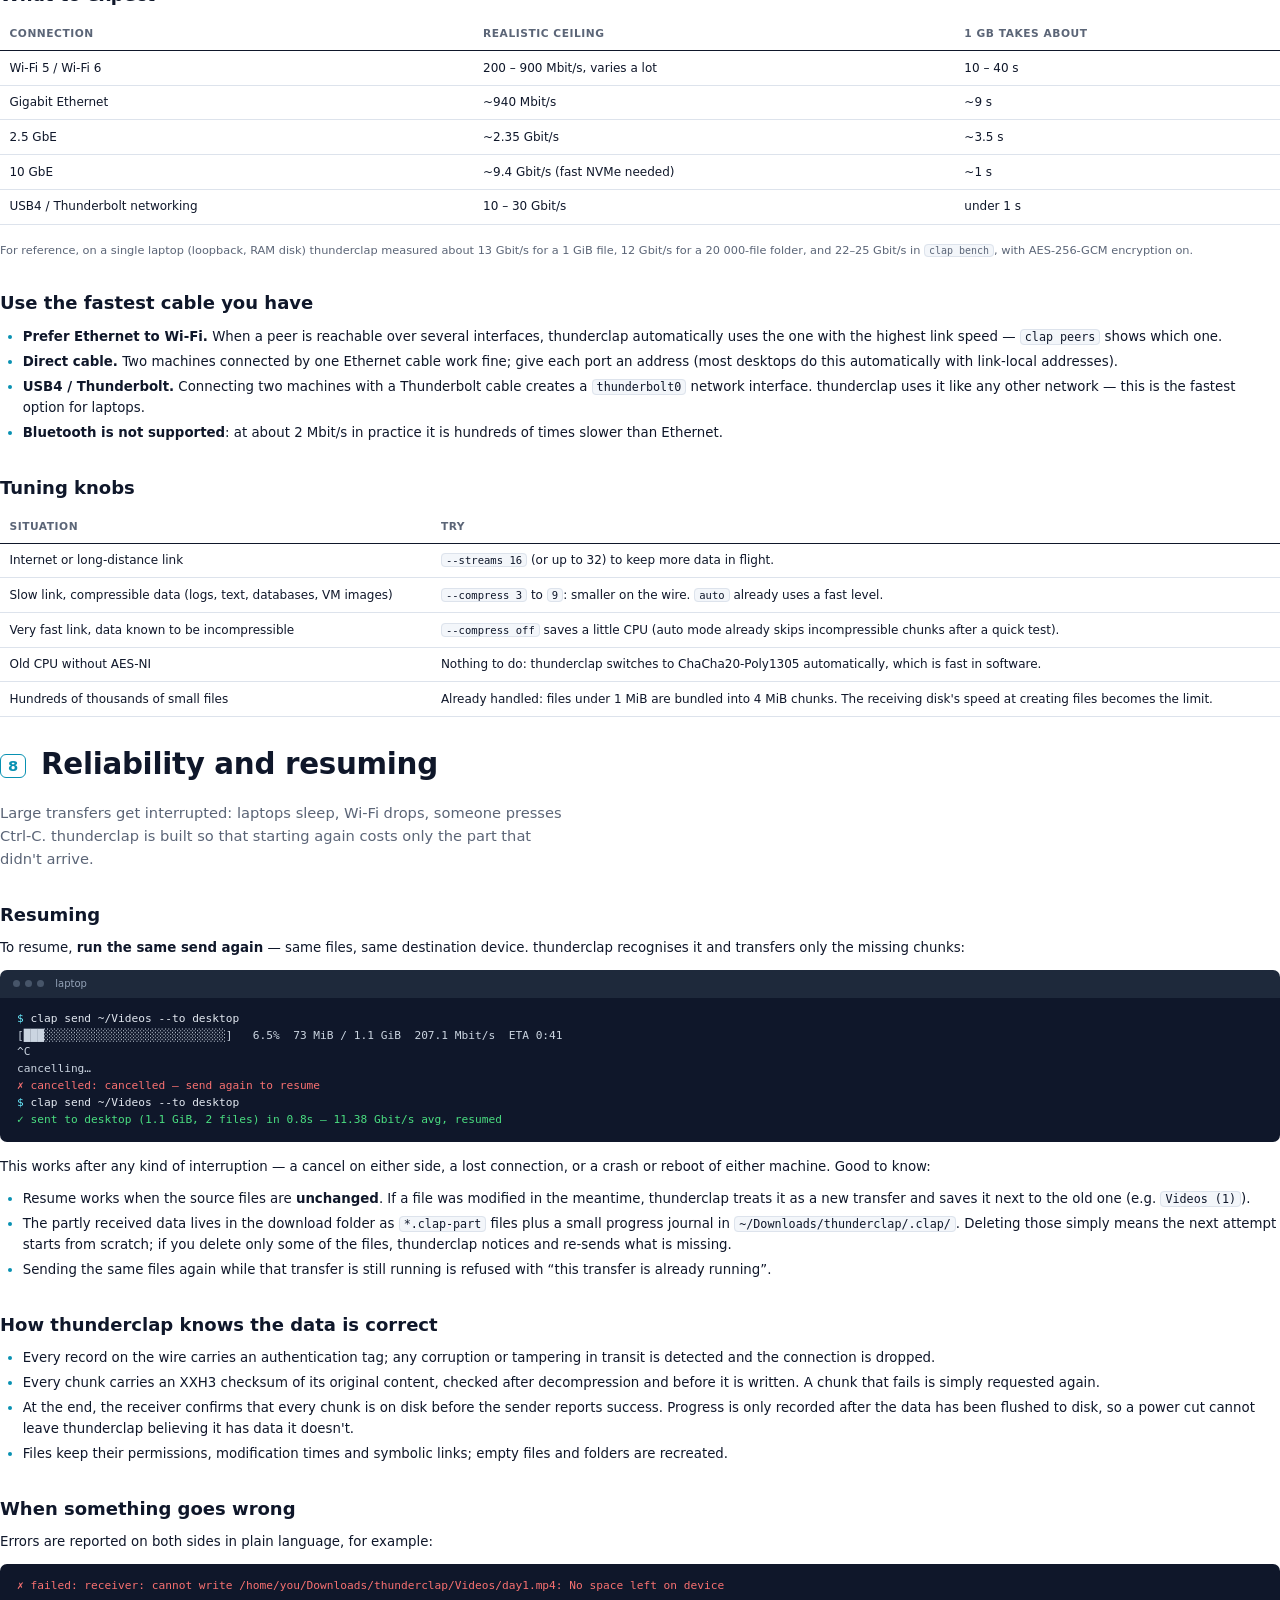
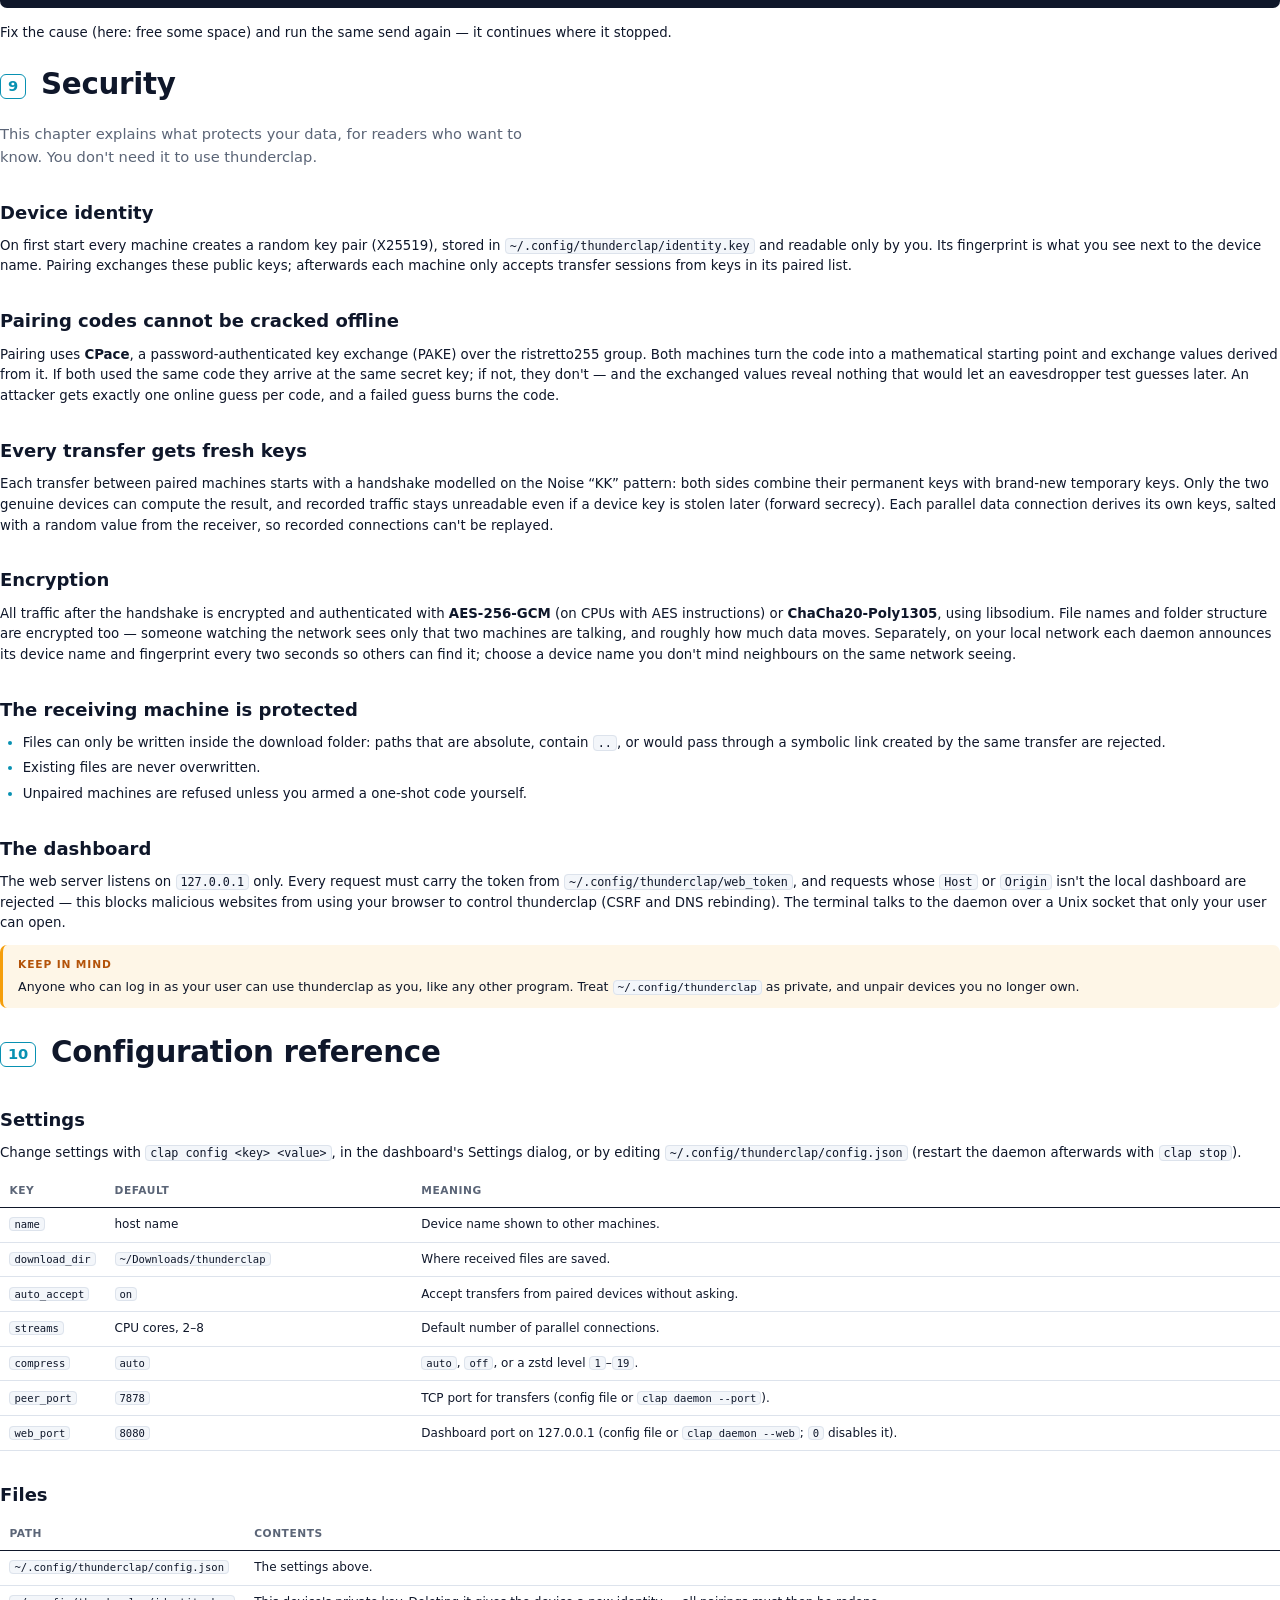
==== commit def3ae56: "Build with any C11 compiler instead of requiring GCC 15 Older compilers (GCC <= 13) rejected -std=gn" ====
--- a/docs/guide/guide.html
+++ b/docs/guide/guide.html
@@ -152,8 +152,8 @@
 <h2>Requirements</h2>
 <ul>
   <li>A Linux distribution (developed on Ubuntu; any modern distribution works).</li>
-  <li>GCC 15 or newer, or Clang 19 or newer — the web dashboard is compiled into the program with the C23 <code>#embed</code> feature.</li>
-  <li>Four small libraries: <strong>libsodium</strong> (encryption), <strong>zstd</strong> (compression), <strong>xxHash</strong> (checksums) and <strong>cJSON</strong>.</li>
+  <li>A C compiler with C11 support — any GCC or Clang from the last several years (tested with GCC 12 and 15).</li>
+  <li>Four small libraries: <strong>libsodium</strong> 1.0.18 or newer (encryption), <strong>zstd</strong> (compression), <strong>xxHash</strong> (checksums) and <strong>cJSON</strong>.</li>
 </ul>
 
 <h2>Build and install</h2>
@@ -718,6 +718,7 @@
     <tr><td class="k"><code>src/discovery.c</code>, <code>transfer.c</code>, <code>config.c</code></td><td>LAN beacons, transfer state and history, settings and peer store</td></tr>
     <tr><td class="k"><code>src/proto.h</code></td><td>Wire protocol definition</td></tr>
     <tr><td class="k"><code>web/</code></td><td>Dashboard (plain HTML, CSS, JavaScript — no build step), embedded into the binary</td></tr>
+    <tr><td class="k"><code>tools/bin2c.c</code></td><td>Build helper that turns the dashboard files into C arrays</td></tr>
     <tr><td class="k"><code>tests/</code></td><td>Unit tests and the end-to-end script</td></tr>
     <tr><td class="k"><code>docs/</code></td><td>This guide: source in <code>docs/guide/</code>, screenshots in <code>docs/img/</code>, tools in <code>docs/tools/</code></td></tr>
   </tbody>
